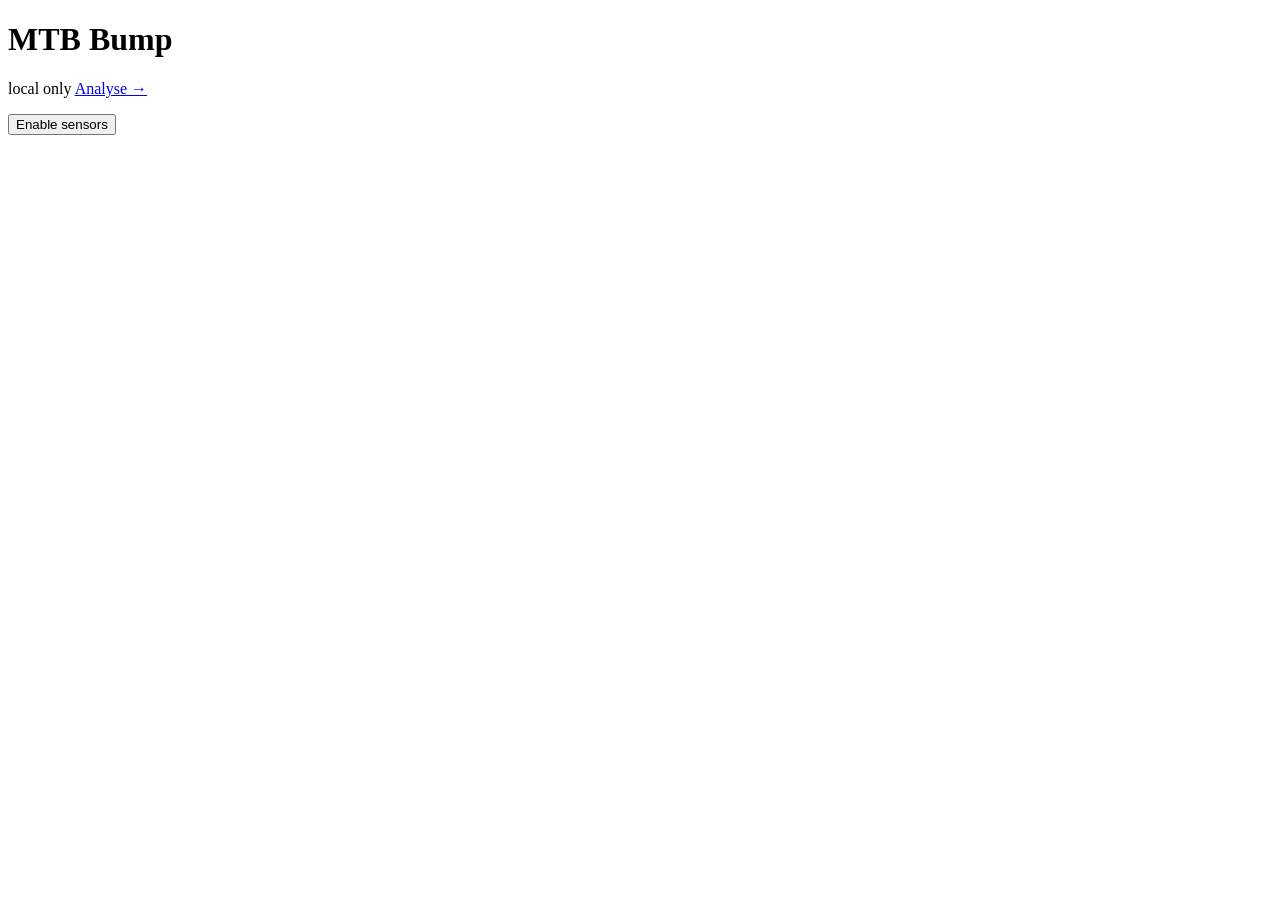
==== index.html @ 46ea3e75 "Add files via upload" ====
<!DOCTYPE html>
<html lang="en">
<head>
<meta charset="utf-8">
<meta name="viewport" content="width=device-width, initial-scale=1, viewport-fit=cover">
<meta name="apple-mobile-web-app-capable" content="yes">
<meta name="apple-mobile-web-app-status-bar-style" content="black-translucent">
<meta name="theme-color" content="#12151a">
<!-- No external scripts, styles, images or connections. 'self' only, and
     connect-src 'none' means this page cannot make a network request even if
     something managed to inject code that tried to. -->
<meta http-equiv="Content-Security-Policy"
      content="default-src 'self'; script-src 'self' 'unsafe-inline';
               style-src 'self' 'unsafe-inline'; img-src 'self' data:;
               connect-src 'none'; form-action 'none'; base-uri 'none';
               object-src 'none'; frame-ancestors 'none'">
<link rel="manifest" href="manifest.json">
<link rel="apple-touch-icon" href="icon.svg">
<title>MTB Bump — Record</title>
<link rel="stylesheet" href="css/app.css">
</head>
<body>

<header>
  <h1>MTB Bump</h1>
  <nav>
    <span id="store" class="tag">local only</span>
    <a href="analyse.html">Analyse →</a>
  </nav>
</header>

<main>

  <div id="updatebar" class="updatebar" hidden>
    <span data-i18n="update.available"></span>
    <button id="update-apply" data-i18n="update.apply"></button>
  </div>

  <section id="gate" class="card">
    <p data-i18n="gate.intro"></p>
    <button id="grant" class="primary" data-i18n="gate.button">Enable sensors</button>
    <p id="gate-msg" class="muted"></p>
  </section>

  <section id="app" hidden>

    <div id="state" class="state idle">
      <b id="state-label">Idle</b>
      <span id="state-sub">Start a session at the top</span>
    </div>

    <div class="meter" id="meter">
      <div class="meter-bar" id="bar"></div>
      <div class="meter-mid"></div>
      <div class="meter-value" id="vert">+0.00 g</div>
    </div>

    <div class="stats">
      <div><b id="grade">—</b><span data-i18n="stat.grade">grade %</span></div>
      <div><b id="peak">0.00</b><span data-i18n="stat.peak">peak g</span></div>
      <div><b id="rate">0</b><span data-i18n="stat.rate">Hz actual</span></div>
    </div>
    <div class="stats">
      <div><b id="runs-count">0</b><span data-i18n="stat.runs">runs kept</span></div>
      <div><b id="elapsed">0:00</b><span data-i18n="stat.session">session</span></div>
      <div><b id="gps">no fix</b><span data-i18n="stat.gps">gps</span></div>
    </div>

    <p id="warn" class="warn" hidden></p>

    <div id="fields">
      <input id="name" type="text" data-i18n-ph="field.name">

      <details class="card" id="setupbox" open>
        <summary data-i18n="setup.title">Bike setup</summary>
        <p class="muted small" data-i18n="setup.intro"></p>

        <div class="row">
          <select id="setup-preset"></select>
          <button id="setup-last" data-i18n="setup.sameAsLast">Same as last session</button>
        </div>

        <div id="setup-core"></div>

        <details>
          <summary class="small" data-i18n="setup.fork">Fork</summary>
          <p class="muted small" data-i18n="setup.clicksHint"></p>
          <div id="setup-fork"></div>
        </details>
        <details>
          <summary class="small" data-i18n="setup.shock">Shock</summary>
          <p class="muted small" data-i18n="setup.clicksHint"></p>
          <div id="setup-shock"></div>
        </details>
        <details>
          <summary class="small" data-i18n="setup.advanced">Extras</summary>
          <div id="setup-extra"></div>
        </details>

        <label><span data-i18n="setup.units">Pressure units</span>
          <select id="setup-units">
            <option value="psi">psi</option>
            <option value="bar">bar</option>
          </select></label>

        <div class="row">
          <input id="setup-presetname" type="text" data-i18n-ph="setup.presetName">
          <button id="setup-presetsave" data-i18n="setup.presetSave">Save as preset</button>
        </div>
        <p id="setup-msg" class="muted small"></p>
      </details>

      <details class="card" id="mountbox">
        <summary data-i18n="mount.title">Mount check</summary>
        <p class="muted small" data-i18n="mount.intro"></p>
        <div class="row">
          <button id="mount-run" data-i18n="mount.run">Run mount check</button>
        </div>
        <p id="mount-msg" class="muted small"></p>
        <p id="mount-hist" class="muted small"></p>
      </details>
    </div>

    <button id="toggle" class="primary" data-i18n="btn.start">Start session</button>
    <button id="manual" hidden data-i18n="btn.force">Force record this run</button>

    <p id="log" class="muted small"></p>

    <details class="card">
      <summary>First run checklist</summary>
      <ol class="muted">
        <li><b>Wait for GPS before you drop in.</b> With no SIM there's no
            assistance data, so a cold fix takes one to three minutes instead of
            seconds. Stand still with a clear view of the sky until the GPS
            readout goes green.</li>
        <li>Phone flat on a table, screen up, then
            <button id="calibrate" class="link">calibrate sign</button>
            <span id="cal-msg"></span></li>
        <li>Settings → Display &amp; Brightness → Auto-Lock → <b>Never</b>.</li>
        <li>Low Power Mode off — it throttles the sensor callbacks.</li>
        <li>Keep Safari in front. Switching apps suspends the page.</li>
        <li>Runs need <b>30 m of vertical drop</b> to be kept. Anything less is
            discarded as a dip rather than a trail — the log line below tells you
            what was thrown away and why.</li>
      </ol>
    </details>

    <h2 data-i18n="runs.title">Runs on this phone</h2>
    <ul id="runs" class="runs"></ul>

    <details class="card" id="backupbox">
      <summary data-i18n="backup.title">Backup and export</summary>
      <p class="muted small">
        Runs are stored only on this phone. Nothing is uploaded anywhere. Export
        writes a file you choose the destination for.
      </p>
      <label>Passphrase (encrypts the file)
        <input id="bk-pass" type="password" placeholder="at least 8 characters"
               autocapitalize="off" autocorrect="off"></label>
      <label>Trim from each end of every track
        <select id="bk-trim">
          <option value="0">nothing</option>
          <option value="100" selected>100 m</option>
          <option value="250">250 m</option>
        </select></label>
      <div class="row">
        <button id="bk-export" class="primary-sm">Export encrypted</button>
        <button id="bk-plain">Export unencrypted</button>
      </div>
      <label>Restore from a backup file
        <input id="bk-file" type="file" accept=".json,application/json"></label>
      <p id="bk-msg" class="muted small"></p>
      <p class="muted small">
        Trimming removes the start and end of each track, which is usually your
        home or a regular parking spot. It reduces obvious exposure; it is not
        anonymisation, since a trail you ride weekly identifies you on its own.
      </p>
      <div class="row"><button id="bk-wipe" class="danger">Erase all runs</button></div>
    </details>

    <details class="card">
      <summary data-i18n="settings.title">Settings</summary>
      <label><span data-i18n="settings.language">Language</span>
        <select id="lang">
          <option value="en">English</option>
          <option value="de">Deutsch</option>
        </select></label>
      <p id="datepreview" class="muted small"></p>
    </details>

    <details class="card">
      <summary data-i18n="update.title">App version</summary>
      <p id="ver" class="muted small"></p>
      <p class="muted small" data-i18n="update.policy"></p>
      <p id="lastcheck" class="muted small"></p>
      <div class="row">
        <button id="update-check" data-i18n="update.check">Check for updates</button>
      </div>
      <p id="update-msg" class="muted small"></p>
    </details>

    <details class="card">
      <summary data-i18n="uninstall.title">Remove this app</summary>
      <p class="muted small" data-i18n="uninstall.warn"></p>
      <p id="storage-msg" class="muted small"></p>
      <div class="row">
        <button id="erase-all" class="danger" data-i18n="uninstall.button">Erase everything</button>
      </div>
      <p id="erase-msg" class="muted small"></p>
    </details>

    <details class="card">
      <summary data-i18n="detect.title">Descent detection</summary>
      <p class="muted small">
        GPS altitude is noisy, so these are worth adjusting once you've seen how
        it behaves on your trails. Grade is metres down per metre along.
      </p>
      <label>Start below grade <input id="opt-enter" type="number" step="0.5" value="-3"> %</label>
      <label>Stop above grade <input id="opt-exit" type="number" step="0.5" value="-0.8"> %</label>
      <label>Discard runs under <input id="opt-drop" type="number" step="5" min="15" value="30"> m drop</label>
      <label>Discard runs under <input id="opt-len" type="number" step="10" value="100"> m long</label>
      <label>Rejoin if descending again within <input id="opt-rejoin" type="number" step="5" value="45"> s</label>
      <button id="opt-save">Apply</button>
    </details>

  </section>
</main>

<script src="js/i18n.js"></script>
<script src="js/setup.js"></script>
<script src="js/store.js"></script>
<script src="js/appmanage.js"></script>
<script src="js/crypto.js"></script>
<script src="js/analysis.js"></script>
<script src="js/backup.js"></script>
<script src="js/descent.js"></script>
<script src="js/recorder.js"></script>
<script>
const { SessionRecorder, WakeLock } = window.Recorder;
const Store = window.Store;
const rec = new SessionRecorder();
const $ = (id) => document.getElementById(id);
const fmtTime = (s) => Math.floor(s / 60) + ':' + String(Math.floor(s % 60)).padStart(2, '0');

if ('serviceWorker' in navigator) {
  navigator.serviceWorker.register('sw.js').catch(() => {});
}

// Ask the browser to protect this data from eviction, and show how much
// there is. Home Screen installation is what actually matters; this is extra.
Store.requestPersistence().then(function (ok) {
  $('store').textContent = ok ? 'stored on device' : 'local only';
  $('store').className = 'tag ' + (ok ? 'ok' : '');
});

/* ---- permission gate ---- */

$('grant').addEventListener('click', function () {
  if (!isSecureContext) {
    $('gate-msg').textContent = 'This page must be served over HTTPS.';
    return;
  }
  if (!SessionRecorder.supported()) {
    $('gate-msg').textContent = 'No DeviceMotion or geolocation in this browser.';
    return;
  }
  SessionRecorder.requestPermission().then(function (state) {
    if (state !== 'granted') {
      $('gate-msg').textContent =
        'Denied. Settings → Safari → Motion & Orientation Access, then reload.';
      return;
    }
    // Warm the GPS up now so the cold fix is out of the way before you ride.
    navigator.geolocation.getCurrentPosition(function () {}, function () {}, 
      { enableHighAccuracy: true });
    $('gate').hidden = true;
    $('app').hidden = false;
    refreshRuns();

  }).catch(function (e) { $('gate-msg').textContent = String(e); });
});

/* ---- live readout ---- */

rec.addEventListener('tick', function (e) {
  const d = e.detail;
  $('vert').textContent = (d.vert >= 0 ? '+' : '') + d.vert.toFixed(2) + ' g';
  $('peak').textContent = d.peak.toFixed(2);
  $('rate').textContent = d.rate.toFixed(0);
  $('elapsed').textContent = fmtTime(d.elapsed);
  $('runs-count').textContent = d.segments;
  $('grade').textContent = d.grade === null ? '—' : I18n.num(d.grade * 100, 1);

  if (d.gpsAge === null) {
    $('gps').textContent = I18n.t('stat.nofix');
    $('gps').className = 'bad';
  } else if (d.gpsAge > 10) {
    $('gps').textContent = I18n.t('stat.stale');
    $('gps').className = 'warnc';
  } else {
    $('gps').textContent = d.fixes + ' ' + I18n.t('stat.fix');
    $('gps').className = 'goodc';
  }

  const frac = Math.max(-1, Math.min(1, d.vert / 4));
  const bar = $('bar');
  bar.style.height = Math.abs(frac) * 50 + '%';
  bar.style.top = frac >= 0 ? (50 - Math.abs(frac) * 50) + '%' : '50%';
  bar.className = 'meter-bar ' +
    (Math.abs(d.vert) > 3 ? 'hot' : Math.abs(d.vert) > 1.5 ? 'warm' : '');

  setState(d);

  if (d.clipped > 0) {
    warn('Sensor saturated on ' + d.clipped + ' samples. Peaks there are lower bounds.');
  } else if (d.rate > 0 && d.rate < 40 && d.samples > 400) {
    warn('Only ' + d.rate.toFixed(0) + ' Hz — the browser is throttling. Check Low Power Mode.');
  }
});

function setState(d) {
  const el = $('state');
  if (!rec.active) {
    el.className = 'state idle';
    $('state-label').textContent = I18n.t('state.idle');
    $('state-sub').textContent = I18n.t('state.idle.sub');
  } else if (d.recording) {
    el.className = 'state rec';
    $('state-label').textContent = I18n.t('state.rec');
    $('state-sub').textContent = I18n.int(d.segmentSamples);
  } else if (d.paused) {
    el.className = 'state paused';
    $('state-label').textContent = I18n.t('state.holding');
    $('state-sub').textContent = I18n.t('state.holding.sub');
  } else {
    el.className = 'state armed';
    $('state-label').textContent = I18n.t('state.armed');
    $('state-sub').textContent = I18n.t('state.armed.sub');
  }
}

function warn(msg) { $('warn').hidden = false; $('warn').textContent = msg; }
function log(msg) {
  $('log').textContent = new Date().toLocaleTimeString().slice(0, 5) + ' · ' + msg;
}

rec.addEventListener('gpserror', function (e) { warn('GPS: ' + e.detail); });
rec.addEventListener('segmentstart', function (e) {
  log('descent detected, ' + (e.detail.grade * 100).toFixed(1) + '% grade');
});
rec.addEventListener('segmentpaused', function () {
  log('flattened out — holding in case the trail continues');
});
rec.addEventListener('segmentresumed', function () {
  log('descending again — same run');
});
rec.addEventListener('segmentsaved', function (e) {
  log('saved ' + e.detail.descent.length + ' m, ' + e.detail.descent.drop + ' m drop');
  refreshRuns();
});
rec.addEventListener('discarded', function (e) {
  log('discarded: ' + e.detail.drop.toFixed(0) + ' m drop over ' +
      Math.round(e.detail.dist) + ' m — under the 30 m minimum');
});

/* ---- session control ---- */

$('toggle').addEventListener('click', function () {
  if (rec.active) {
    rec.endSession().then(function (saved) {
      WakeLock.release();
      window.AppManage.busy = false;
      $('toggle').textContent = I18n.t('btn.start');
      $('toggle').classList.remove('recording');
      $('manual').hidden = true;
      $('fields').hidden = false;
      log('session ended, ' + saved.length + ' run(s) kept on this phone');
      refreshRuns();
      setState({ recording: false });
    });
  } else {
    readSetupForm();
    var missing = B.validate(currentSetup);
    if (missing.length) {
      $('setupbox').open = true;
      $('setup-msg').textContent = I18n.t('setup.required');
      return;
    }
    B.saveLast(currentSetup);
    WakeLock.acquire();
    rec.startSession({
      name: $('name').value,
      notes: currentSetup.note || '',
      setup: currentSetup,
    });
    window.AppManage.busy = true;
    $('toggle').textContent = I18n.t('btn.end');
    $('toggle').classList.add('recording');
    $('manual').hidden = false;
    $('fields').hidden = true;
    $('warn').hidden = true;
    log('session started — climbing will not be logged');
  }
});

$('manual').addEventListener('click', function () {
  const on = rec.toggleManual();
  $('manual').textContent = I18n.t(on ? 'btn.forceStop' : 'btn.force');
  $('manual').classList.toggle('recording', on);
});

$('calibrate').addEventListener('click', function (e) {
  e.preventDefault();
  $('cal-msg').textContent = ' hold still…';
  rec.calibrateSign().then(function (flipped) {
    $('cal-msg').textContent = flipped === null
      ? ' no data — enable sensors first'
      : ' done (sign ' + (flipped ? 'inverted' : 'normal') + ')';
  });
});

$('opt-save').addEventListener('click', function () {
  Object.assign(rec.detector.opts, {
    enterGrade: parseFloat($('opt-enter').value) / 100,
    exitGrade: parseFloat($('opt-exit').value) / 100,
    minDrop: window.Descent.DescentDetector.clampMinDrop($('opt-drop').value),
    minLength: parseFloat($('opt-len').value),
    rejoinGap: parseFloat($('opt-rejoin').value),
  });
  $('opt-drop').value = rec.detector.opts.minDrop;
  log('detection thresholds applied');
});

/* ---- saved runs ---- */

function refreshRuns() {
  Store.all().then(function (runs) {
    runs.sort(function (a, b) { return a.startedAt < b.startedAt ? 1 : -1; });
    const ul = $('runs');
    ul.innerHTML = '';

    if (!runs.length) {
      ul.innerHTML = '<li class="muted">' + I18n.t('runs.empty') + '</li>'; return;
    }

    runs.forEach(function (run) {
      const s = window.Analysis.summarise(run);
      const li = document.createElement('li');
      li.innerHTML =
        '<div class="run-head"><b>' + escapeHtml(run.name) + '</b></div>' +
        (run.setup ? '<div class="muted small">' +
          escapeHtml(window.BikeSetup.summary(run.setup)) + '</div>' : '') +
        '<div class="muted small">' + I18n.dateTime(run.startedAt) +
        ' · ' + (run.descent ? run.descent.length + ' m, ' + run.descent.drop + ' m drop' : '') +
        ' · ' + run.sampleRateHz.toFixed(0) + ' Hz</div>' +
        '<div class="muted small">RMS ' + s.rms.toFixed(2) + ' m/s² · energy/m ' +
        s.energyPerMetre.toFixed(2) + ' · peak ' +
        (s.peak / window.Analysis.G).toFixed(1) + ' g</div>';

      const row = document.createElement('div');
      row.className = 'row';
      row.append(
        mkButton(I18n.t('btn.export'), function () { download(run); }),
        mkButton(I18n.t('btn.delete'), function () {
          if (confirm('Delete ' + run.name + '?')) Store.remove(run.id).then(refreshRuns);
        }, 'danger')
      );
      li.append(row);
      ul.append(li);
    });
  });
}

function mkButton(label, fn, cls) {
  const b = document.createElement('button');
  b.textContent = label;
  if (cls) b.className = cls;
  b.addEventListener('click', fn);
  return b;
}

// One run, unencrypted, straight to Files. For a full encrypted backup use
// the Backup panel.
function download(run) {
  const blob = new Blob([JSON.stringify(run)], { type: 'application/json' });
  const a = document.createElement('a');
  a.href = URL.createObjectURL(blob);
  a.download = 'mtbbump-' + I18n.fileStamp(new Date(run.startedAt)) + '-' +
               run.id.slice(0, 8) + '.json';
  a.click();
  setTimeout(function () { URL.revokeObjectURL(a.href); }, 1000);
}




/* ---- bike setup ---- */

var B = window.BikeSetup;
var currentSetup = B.last();

function fieldRow(f) {
  var label = '<span>' + I18n.t('setup.' + f.key) + '</span>';
  var id = 'sf-' + f.key;
  if (f.type === 'select') {
    var opts = f.options.map(function (o) {
      return '<option value="' + o + '">' + I18n.t('setup.mount.' + o) + '</option>';
    }).join('');
    return '<label>' + label + '<select id="' + id + '">' + opts + '</select></label>';
  }
  if (f.type === 'text') {
    return '<label>' + label + '<input id="' + id + '" type="text"></label>';
  }
  var step = f.type === 'pressure' ? (B.units === 'bar' ? '0.05' : '0.5') : '1';
  var unit = f.type === 'pressure' ? ' (' + B.units + ')' : '';
  return '<label><span>' + I18n.t('setup.' + f.key) + unit + '</span>' +
         '<input id="' + id + '" type="number" step="' + step +
         '" inputmode="decimal"></label>';
}

function renderSetup() {
  ['core', 'fork', 'shock', 'extra'].forEach(function (g) {
    var el = $('setup-' + g);
    if (!el) return;
    el.innerHTML = B.FIELDS.filter(function (f) { return f.group === g; })
      .map(fieldRow).join('');
  });
  $('setup-units').value = B.units;
  fillSetupForm(currentSetup);
  renderPresets();

  B.FIELDS.forEach(function (f) {
    var el = $('sf-' + f.key);
    if (el) el.addEventListener('change', readSetupForm);
  });
}

function fillSetupForm(setup) {
  B.FIELDS.forEach(function (f) {
    var el = $('sf-' + f.key);
    if (!el) return;
    var v = setup[f.key];
    if (f.type === 'pressure') {
      el.value = (v === null || v === undefined) ? ''
        : Math.round(B.toDisplay(v) * 100) / 100;
    } else {
      el.value = (v === null || v === undefined) ? '' : v;
    }
  });
}

function readSetupForm() {
  var out = {};
  B.FIELDS.forEach(function (f) {
    var el = $('sf-' + f.key);
    if (!el) { out[f.key] = currentSetup[f.key]; return; }
    if (f.type === 'pressure') out[f.key] = B.fromDisplay(el.value);
    else if (f.type === 'clicks') out[f.key] = el.value === '' ? null : parseFloat(el.value);
    else out[f.key] = el.value;
  });
  currentSetup = out;
  return out;
}

function renderPresets() {
  var sel = $('setup-preset');
  var list = B.presets();
  sel.innerHTML = '<option value="">' + I18n.t('setup.preset') + '…</option>' +
    list.map(function (p) {
      return '<option value="' + escapeHtml(p.name) + '">' + escapeHtml(p.name) + '</option>';
    }).join('');
}

$('setup-preset').addEventListener('change', function () {
  var p = B.presets().find(function (x) { return x.name === $('setup-preset').value; });
  if (!p) return;
  currentSetup = Object.assign(B.blank(), p.setup);
  fillSetupForm(currentSetup);
  $('setup-msg').textContent = p.name;
});

$('setup-last').addEventListener('click', function () {
  currentSetup = B.last();
  fillSetupForm(currentSetup);
  $('setup-msg').textContent = '';
});

$('setup-units').addEventListener('change', function () {
  readSetupForm();
  B.setUnits($('setup-units').value);
  renderSetup();

/* ---- mount check ---- */

function showMountHistory() {
  var h = B.mountHistory(currentSetup);
  if (!h.length) { $('mount-hist').textContent = ''; return; }
  var best = Math.min.apply(null, h.map(function (x) { return x.rms; }));
  $('mount-hist').textContent = I18n.t('mount.baseline') + ': ' +
    I18n.num(best, 1) + ' mg · ' + h.length + '×';
}
showMountHistory();

$('mount-run').addEventListener('click', function () {
  readSetupForm();
  $('mount-msg').textContent = I18n.t('mount.running');
  $('mount-run').disabled = true;
  rec.mountCheck(10).then(function (r) {
    $('mount-run').disabled = false;
    if (!r) { $('mount-msg').textContent = I18n.t('gate.denied'); return; }
    if (r.moved) { $('mount-msg').textContent = I18n.t('mount.moved'); return; }

    var verdict = B.mountVerdict(currentSetup, r.rms);
    B.recordMountCheck(currentSetup, r.rms);

    var line = I18n.t('mount.result') + ': ' + I18n.num(r.rms, 1) + ' mg. ';
    if (verdict.state === 'first') line += I18n.t('mount.first');
    else if (verdict.state === 'drift') line += I18n.t('mount.drift');
    else line += I18n.t('mount.good');

    $('mount-msg').textContent = line;
    $('mount-msg').className = 'small ' +
      (verdict.state === 'drift' ? 'warn-inline' : 'muted');
    showMountHistory();
  });
});
});

$('setup-presetsave').addEventListener('click', function () {
  readSetupForm();
  try {
    B.savePreset($('setup-presetname').value, currentSetup);
    $('setup-presetname').value = '';
    renderPresets();
    $('setup-msg').textContent = I18n.t('setup.presetSave');
  } catch (e) {
    $('setup-msg').textContent = e.message;
  }
});

renderSetup();

/* ---- mount check ---- */

function showMountHistory() {
  var h = B.mountHistory(currentSetup);
  if (!h.length) { $('mount-hist').textContent = ''; return; }
  var best = Math.min.apply(null, h.map(function (x) { return x.rms; }));
  $('mount-hist').textContent = I18n.t('mount.baseline') + ': ' +
    I18n.num(best, 1) + ' mg · ' + h.length + '×';
}
showMountHistory();

$('mount-run').addEventListener('click', function () {
  readSetupForm();
  $('mount-msg').textContent = I18n.t('mount.running');
  $('mount-run').disabled = true;
  rec.mountCheck(10).then(function (r) {
    $('mount-run').disabled = false;
    if (!r) { $('mount-msg').textContent = I18n.t('gate.denied'); return; }
    if (r.moved) { $('mount-msg').textContent = I18n.t('mount.moved'); return; }

    var verdict = B.mountVerdict(currentSetup, r.rms);
    B.recordMountCheck(currentSetup, r.rms);

    var line = I18n.t('mount.result') + ': ' + I18n.num(r.rms, 1) + ' mg. ';
    if (verdict.state === 'first') line += I18n.t('mount.first');
    else if (verdict.state === 'drift') line += I18n.t('mount.drift');
    else line += I18n.t('mount.good');

    $('mount-msg').textContent = line;
    $('mount-msg').className = 'small ' +
      (verdict.state === 'drift' ? 'warn-inline' : 'muted');
    showMountHistory();
  });
});

/* ---- backup ---- */

function bkOpts() {
  return {
    passphrase: $('bk-pass').value,
    trimMetres: parseInt($('bk-trim').value, 10) || 0,
  };
}

$('bk-export').addEventListener('click', function () {
  const o = bkOpts();
  if (!o.passphrase || o.passphrase.length < 8) {
    $('bk-msg').textContent = 'Enter a passphrase of at least 8 characters.';
    return;
  }
  $('bk-msg').textContent = 'encrypting… (a few seconds on this phone)';
  window.Backup.exportAll(o).then(function (r) {
    $('bk-msg').textContent = r.count + ' run(s) exported, encrypted. ' +
      'Without the passphrase the file is unreadable — including by you.';
  }).catch(function (e) { $('bk-msg').textContent = e.message; });
});

$('bk-plain').addEventListener('click', function () {
  if (!confirm('Export without encryption?\n\nThe file will contain your GPS ' +
               'tracks in the clear. Anyone who opens it can see where you rode.')) return;
  window.Backup.exportAll({ trimMetres: bkOpts().trimMetres }).then(function (r) {
    $('bk-msg').textContent = r.count + ' run(s) exported unencrypted. ' +
      'Keep the file somewhere you control.';
  }).catch(function (e) { $('bk-msg').textContent = e.message; });
});

$('bk-file').addEventListener('change', function (ev) {
  const file = ev.target.files && ev.target.files[0];
  if (!file) return;
  $('bk-msg').textContent = 'restoring…';
  window.Backup.importFile(file, $('bk-pass').value).then(function (r) {
    $('bk-msg').textContent = 'Added ' + r.added + ', skipped ' + r.skipped +
      ' already present.';
    refreshRuns();
  }).catch(function (e) { $('bk-msg').textContent = e.message; });
  ev.target.value = '';
});

$('bk-wipe').addEventListener('click', function () {
  if (!confirm('Erase every run on this phone?\n\nThis cannot be undone. ' +
               'Export a backup first if you want to keep them.')) return;
  window.Backup.wipeAll().then(function (n) {
    $('bk-msg').textContent = n + ' run(s) erased.';
    refreshRuns();
  });
});

function escapeHtml(s) {
  return String(s).replace(/[&<>"']/g, function (c) {
    return { '&': '&amp;', '<': '&lt;', '>': '&gt;', '"': '&quot;', "'": '&#39;' }[c];
  });
}
</script>
</body>
</html>
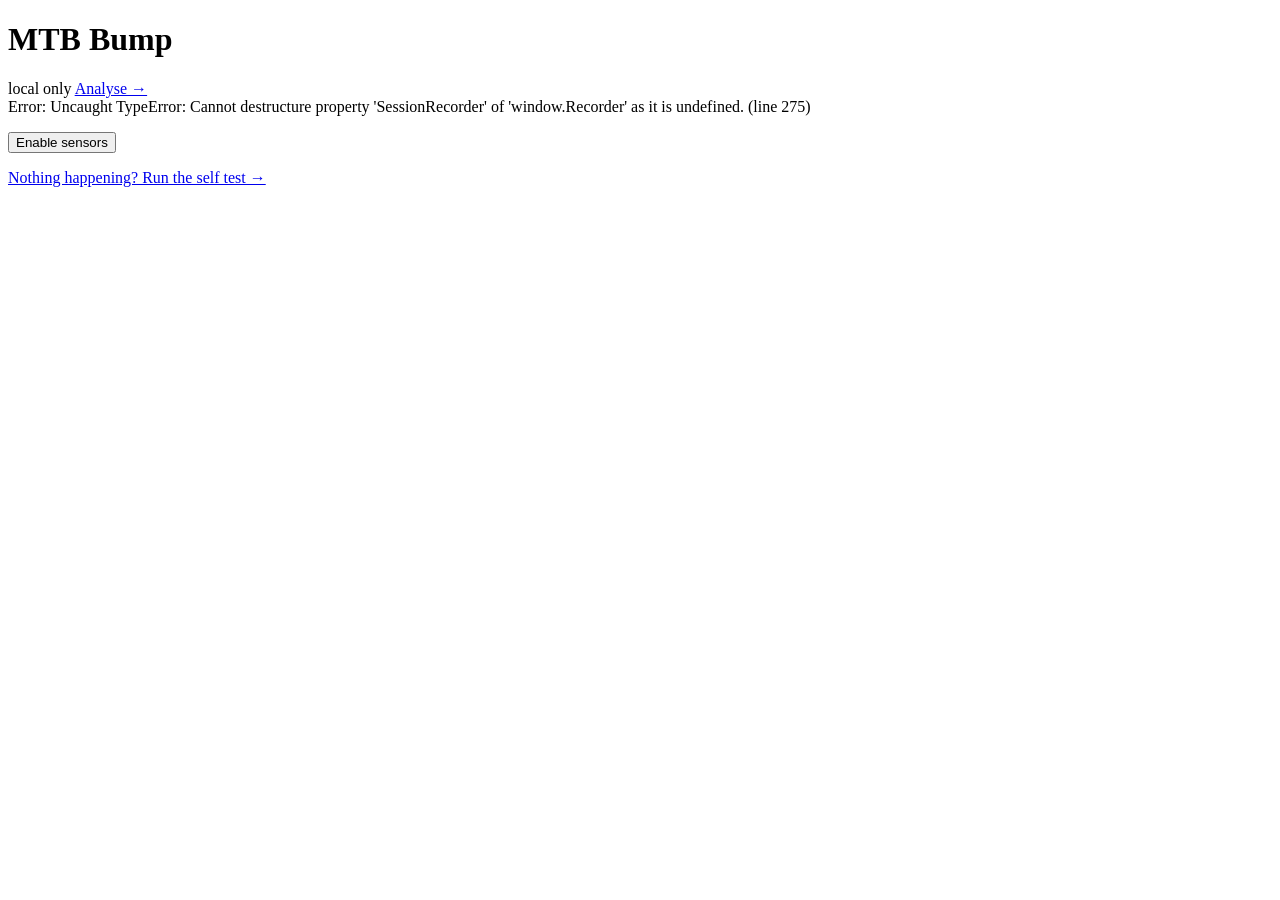
==== commit df0653f9: "V1.0.1" ====
--- a/index.html
+++ b/index.html
@@ -30,6 +30,7 @@
 </header>
 
 <main>
+  <div id="errbar" class="errbar" hidden></div>
 
   <div id="updatebar" class="updatebar" hidden>
     <span data-i18n="update.available"></span>
@@ -40,6 +41,7 @@
     <p data-i18n="gate.intro"></p>
     <button id="grant" class="primary" data-i18n="gate.button">Enable sensors</button>
     <p id="gate-msg" class="muted"></p>
+    <p class="muted small"><a href="check.html">Nothing happening? Run the self test →</a></p>
   </section>
 
   <section id="app" hidden>
@@ -226,6 +228,40 @@
   </section>
 </main>
 
+<script>
+/*
+ * On-screen error reporting.
+ *
+ * There is no console on an iPhone. Without this, any script that fails to
+ * load or throws on startup turns into "I tap the button and nothing happens",
+ * which is the least useful bug report there is. This makes the failure
+ * visible on the device.
+ *
+ * Registered before anything else so it can catch failures in the setup code
+ * itself.
+ */
+(function () {
+  function show(msg) {
+    var bar = document.getElementById('errbar');
+    if (!bar) return;
+    bar.hidden = false;
+    bar.textContent = msg;
+  }
+  window.addEventListener('error', function (e) {
+    if (e.target && e.target.tagName === 'SCRIPT') {
+      show('Could not load ' + (e.target.src || '').split('/').slice(-1)[0] +
+           '. The app cannot run. Open check.html to see which files are missing.');
+    } else if (e.target && e.target.tagName === 'LINK') {
+      show('Stylesheet did not load. Open check.html.');
+    } else {
+      show('Error: ' + e.message + (e.lineno ? ' (line ' + e.lineno + ')' : ''));
+    }
+  }, true);
+  window.addEventListener('unhandledrejection', function (e) {
+    show('Error: ' + (e.reason && e.reason.message ? e.reason.message : e.reason));
+  });
+})();
+</script>
 <script src="js/i18n.js"></script>
 <script src="js/setup.js"></script>
 <script src="js/store.js"></script>
@@ -256,6 +292,9 @@
 /* ---- permission gate ---- */
 
 $('grant').addEventListener('click', function () {
+  // Immediate feedback. If the tap registers but the request fails silently,
+  // this at least proves the handler is alive.
+  $('gate-msg').textContent = '…';
   if (!isSecureContext) {
     $('gate-msg').textContent = 'This page must be served over HTTPS.';
     return;
@@ -265,6 +304,7 @@
     return;
   }
   SessionRecorder.requestPermission().then(function (state) {
+    $('gate-msg').textContent = 'Motion: ' + state;
     if (state !== 'granted') {
       $('gate-msg').textContent =
         'Denied. Settings → Safari → Motion & Orientation Access, then reload.';
@@ -277,7 +317,10 @@
     $('app').hidden = false;
     refreshRuns();
 
-  }).catch(function (e) { $('gate-msg').textContent = String(e); });
+  }).catch(function (e) {
+    $('gate-msg').textContent = 'Request rejected: ' + (e.message || e) +
+      ' — this happens if the page is not https, or the tap was not registered.';
+  });
 });
 
 /* ---- live readout ---- */
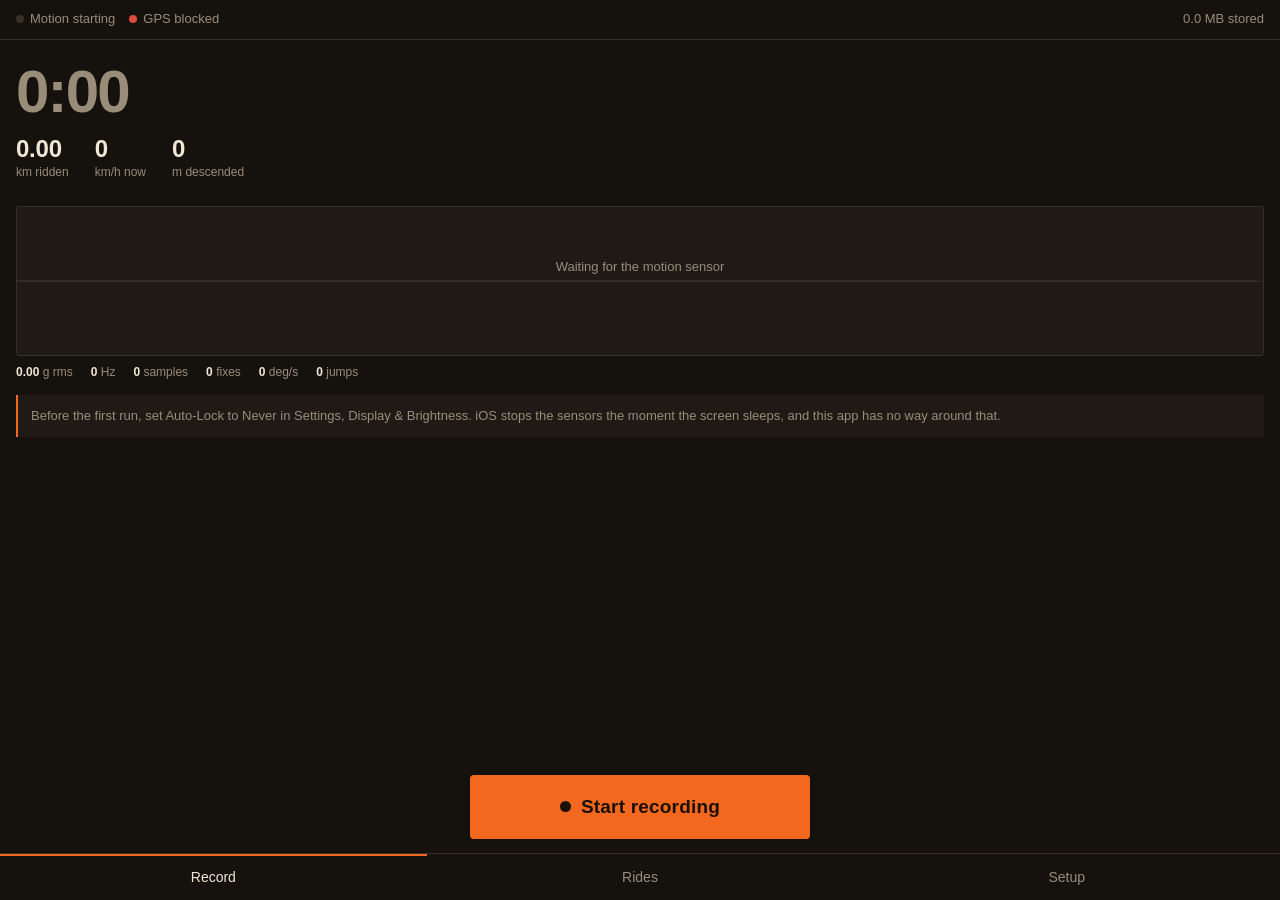
==== commit c3329892: "Add files via upload" ====
--- a/index.html
+++ b/index.html
@@ -2,777 +2,3067 @@
 <html lang="en">
 <head>
 <meta charset="utf-8">
-<meta name="viewport" content="width=device-width, initial-scale=1, viewport-fit=cover">
+<meta name="viewport" content="width=device-width, initial-scale=1, viewport-fit=cover, user-scalable=no">
+<title>Bumplog</title>
+<link rel="manifest" href="./manifest.webmanifest">
+<meta name="theme-color" content="#15120E">
 <meta name="apple-mobile-web-app-capable" content="yes">
 <meta name="apple-mobile-web-app-status-bar-style" content="black-translucent">
-<meta name="theme-color" content="#12151a">
-<!-- No external scripts, styles, images or connections. 'self' only, and
-     connect-src 'none' means this page cannot make a network request even if
-     something managed to inject code that tried to. -->
-<meta http-equiv="Content-Security-Policy"
-      content="default-src 'self'; script-src 'self' 'unsafe-inline';
-               style-src 'self' 'unsafe-inline'; img-src 'self' data:;
-               connect-src 'none'; form-action 'none'; base-uri 'none';
-               object-src 'none'; frame-ancestors 'none'">
-<link rel="manifest" href="manifest.json">
-<link rel="apple-touch-icon" href="icon.svg">
-<title>MTB Bump — Record</title>
-<link rel="stylesheet" href="css/app.css">
+<meta name="apple-mobile-web-app-title" content="Bumplog">
+<link rel="apple-touch-icon" href="./apple-touch-icon.png">
+<style>
+:root{
+  --ink:#15120E;
+  --panel:#1F1A15;
+  --panel2:#2A241D;
+  --rule:#382F27;
+  --cream:#F0E7D7;
+  --dust:#998C79;
+  --orange:#F4671F;
+  --green:#7BC28C;
+  --red:#DC4A3D;
+  --air:#E8C25A;
+  --pad:16px;
+}
+*{box-sizing:border-box;-webkit-tap-highlight-color:transparent}
+html,body{height:100%}
+body{
+  margin:0;
+  background:var(--ink);
+  color:var(--cream);
+  font-family:-apple-system,BlinkMacSystemFont,"Segoe UI",Roboto,sans-serif;
+  font-size:16px;
+  line-height:1.45;
+  overscroll-behavior:none;
+  -webkit-user-select:none;user-select:none;
+}
+button{font:inherit;color:inherit;background:none;border:0;padding:0;cursor:pointer}
+.num{font-variant-numeric:tabular-nums;font-feature-settings:"tnum" 1;letter-spacing:-0.01em}
+
+/* ---------- shell ---------- */
+#app{
+  display:flex;flex-direction:column;
+  height:100vh;height:-webkit-fill-available;
+  padding-top:env(safe-area-inset-top);
+}
+.screen{flex:1;overflow-y:auto;-webkit-overflow-scrolling:touch;display:none;flex-direction:column}
+.screen.on{display:flex}
+/* a flex column shrinks its children to fit; without this the long screens get
+   squashed into the viewport instead of scrolling */
+.screen > *{flex-shrink:0}
+
+/* ---------- status strip ---------- */
+.strip{
+  display:flex;align-items:center;gap:14px;
+  padding:10px var(--pad);
+  border-bottom:1px solid var(--rule);
+  font-size:13px;color:var(--dust);
+  flex:0 0 auto;overflow:hidden;
+}
+.sensor{display:flex;align-items:center;gap:6px;min-width:0}
+.sensor span{overflow:hidden;text-overflow:ellipsis;white-space:nowrap}
+.dot{width:8px;height:8px;border-radius:50%;background:var(--rule);flex:0 0 auto}
+.dot.live{background:var(--green)}
+.dot.warn{background:var(--orange)}
+.dot.bad{background:var(--red)}
+.strip .right{margin-left:auto;flex:0 0 auto;white-space:nowrap;font-variant-numeric:tabular-nums}
+
+/* ---------- record screen ---------- */
+.readout{padding:22px var(--pad) 6px}
+.clock{
+  font-size:60px;line-height:1;font-weight:700;
+  font-variant-numeric:tabular-nums;letter-spacing:-0.03em;
+  margin:0;
+}
+.clock.idle{color:var(--dust)}
+.metrics{display:flex;gap:26px;margin-top:14px}
+.metric .v{font-size:24px;font-weight:600;font-variant-numeric:tabular-nums;line-height:1.1}
+.metric .k{font-size:12px;color:var(--dust);margin-top:2px}
+
+/* ---------- trace ---------- */
+.trace{
+  position:relative;margin:18px var(--pad) 0;
+  border:1px solid var(--rule);border-radius:3px;
+  background:var(--panel);
+  height:150px;overflow:hidden;
+}
+.trace canvas{display:block;width:100%;height:100%}
+.trace .peak{
+  position:absolute;right:8px;top:6px;
+  font-size:12px;color:var(--dust);font-variant-numeric:tabular-nums;
+}
+.tracefoot{
+  display:flex;flex-wrap:wrap;gap:8px 18px;padding:8px var(--pad) 0;
+  font-size:12px;color:var(--dust);font-variant-numeric:tabular-nums;
+}
+.tracefoot b{color:var(--cream);font-weight:600}
+
+.note{
+  margin:14px var(--pad) 0;padding:11px 13px;
+  border-left:2px solid var(--orange);
+  background:var(--panel);
+  font-size:13px;color:var(--dust);line-height:1.5;
+}
+.note.hide{display:none}
+
+/* ---------- record button ---------- */
+.control{
+  flex:0 0 auto;
+  padding:20px var(--pad) calc(14px + env(safe-area-inset-bottom));
+  display:flex;justify-content:center;
+}
+.rec{
+  width:100%;max-width:340px;height:64px;border-radius:4px;
+  background:var(--orange);color:#1A1105;
+  font-size:19px;font-weight:700;letter-spacing:0.01em;
+  display:flex;align-items:center;justify-content:center;gap:10px;
+  transition:transform .08s ease, background .15s ease;
+}
+.rec:active{transform:scale(.985)}
+.rec[disabled]{background:var(--panel2);color:var(--dust)}
+.rec.stop{background:var(--red);color:#FFF2F0}
+.rec .blip{width:11px;height:11px;border-radius:50%;background:currentColor}
+.rec.stop .blip{border-radius:2px;animation:pulse 1.6s ease-in-out infinite}
+@keyframes pulse{0%,100%{opacity:1}50%{opacity:.25}}
+@media (prefers-reduced-motion:reduce){.rec.stop .blip{animation:none}}
+
+/* ---------- tabs ---------- */
+.tabs{
+  flex:0 0 auto;display:flex;border-top:1px solid var(--rule);
+  padding-bottom:env(safe-area-inset-bottom);
+}
+.tab{flex:1;padding:13px 0;text-align:center;font-size:14px;color:var(--dust)}
+.tab.on{color:var(--cream);box-shadow:inset 0 2px 0 var(--orange)}
+.tab .badge{color:var(--dust);font-variant-numeric:tabular-nums}
+
+/* ---------- rides ---------- */
+.head{
+  display:flex;align-items:baseline;gap:10px;
+  padding:18px var(--pad) 10px;
+}
+.head h2{margin:0;font-size:22px;font-weight:700;letter-spacing:-0.02em}
+.head{flex-wrap:wrap}
+.head .sub{
+  font-size:13px;color:var(--dust);margin-left:auto;
+  font-variant-numeric:tabular-nums;white-space:nowrap;
+}
+.list{list-style:none;margin:0;padding:0 0 24px}
+.list li{display:flex;align-items:stretch;border-top:1px solid var(--rule)}
+.list li:last-child{border-bottom:1px solid var(--rule)}
+.list li.empty{display:block;border:0}
+.ride{
+  flex:1;min-width:0;
+  display:flex;align-items:center;gap:12px;
+  text-align:left;
+  padding:13px var(--pad);
+}
+.del{
+  flex:0 0 auto;padding:0 18px;color:var(--red);font-size:14.5px;
+  border-left:1px solid var(--rule);display:none;align-items:center;
+}
+.list.editing .del{display:flex}
+.list li.sect,.list li.sub{display:block;border:0}
+.sect{
+  padding:26px var(--pad) 6px;
+  font-size:23px;font-weight:700;letter-spacing:-0.03em;
+}
+.sect span{
+  display:block;font-weight:400;color:var(--dust);font-size:13px;
+  margin:2px 0 0;letter-spacing:0;
+}
+.sub{
+  padding:15px var(--pad) 9px;
+  font-size:13px;color:var(--dust);
+  border-top:1px solid var(--rule);
+}
+.subtop{display:flex;align-items:baseline;justify-content:space-between;gap:12px}
+.subname{color:var(--cream);font-weight:600;font-size:17.5px;letter-spacing:-0.02em}
+.subfacts{margin-top:3px;font-variant-numeric:tabular-nums}
+.sub b{color:var(--cream);font-weight:600}
+.sub button{color:var(--orange);font-size:14px;flex:0 0 auto}
+.legend{display:flex;flex-wrap:wrap;gap:6px 16px;padding:10px var(--pad) 0;font-size:12.5px}
+.legend span{display:flex;align-items:center;gap:6px;color:var(--dust)}
+.legend i{width:11px;height:3px;border-radius:2px;flex:0 0 auto}
+#mapBox{height:400px;margin:0;background:var(--panel);border-bottom:1px solid var(--rule)}
+.leaflet-container{background:var(--panel)!important;font-family:-apple-system,sans-serif}
+.leaflet-control-attribution{font-size:10px}
+.ride .when{display:block;font-size:15px;font-weight:600;font-variant-numeric:tabular-nums}
+.ride .facts{display:block;font-size:12.5px;color:var(--dust);font-variant-numeric:tabular-nums;margin-top:3px}
+.ride .facts i{font-style:normal;color:var(--rule);padding:0 7px}
+.ride canvas{width:66px;height:30px;flex:0 0 auto;margin-left:auto;opacity:.9}
+.empty{padding:40px var(--pad);color:var(--dust);font-size:14px;line-height:1.6}
+.empty b{display:block;color:var(--cream);font-size:16px;margin-bottom:6px;font-weight:600}
+
+/* ---------- setup ---------- */
+.strip button{font:inherit}
+.sensor.tapme{color:var(--orange)}
+.rows{padding:0 var(--pad)}
+.row{
+  display:flex;justify-content:space-between;align-items:baseline;gap:12px;
+  padding:12px 0;border-bottom:1px solid var(--rule);font-size:14.5px;
+  line-height:1.35;
+}
+.row > span:first-child{flex:0 1 auto;min-width:0}
+.row .rv{
+  flex:1 1 auto;min-width:0;color:var(--dust);
+  font-variant-numeric:tabular-nums;text-align:right;
+}
+.row .rv.ok{color:var(--green)}
+.row .rv.no{color:var(--red)}
+.btnrow{padding:18px var(--pad) 0;display:flex;flex-direction:column;gap:9px}
+.big{
+  padding:14px;border:1px solid var(--rule);border-radius:3px;
+  background:var(--panel);font-size:15px;text-align:center;
+}
+.big.go{background:var(--orange);color:#1A1105;border-color:var(--orange);font-weight:600}
+a.big{display:block;text-decoration:none;color:var(--cream)}
+#expText{
+  display:block;width:calc(100% - var(--pad) * 2);margin:16px var(--pad) 0;height:130px;
+  background:var(--panel);color:var(--dust);border:1px solid var(--rule);border-radius:3px;
+  font-family:ui-monospace,Menlo,monospace;font-size:11px;padding:9px;
+  -webkit-user-select:text;user-select:text;
+}
+.tip{padding:18px var(--pad) 30px;font-size:13px;color:var(--dust);line-height:1.6}
+.tip p{margin:0 0 11px}
+.tip b{color:var(--cream);font-weight:600}
+
+/* ---------- detail sheet ---------- */
+.sheet{
+  position:fixed;top:0;right:0;bottom:0;left:0;z-index:20;background:var(--ink);
+  display:none;flex-direction:column;
+  padding-top:env(safe-area-inset-top);
+}
+.plottitle{font-size:15px;font-weight:600;margin:24px var(--pad) 9px;letter-spacing:-0.01em}
+/* Sheets are all position:fixed at the same z-index, so the one later in the document
+   wins. Anything opened FROM another sheet has to be lifted above it explicitly. */
+#daySheet{z-index:25}
+#mapSheet{z-index:30}
+#expSheet{z-index:40}
+#mapBox{touch-action:none;overscroll-behavior:contain}
+.sheet.on{display:flex}
+.sheetbar{
+  display:flex;align-items:center;justify-content:space-between;
+  padding:12px var(--pad);border-bottom:1px solid var(--rule);flex:0 0 auto;
+}
+.sheetbar .t{font-size:16px;font-weight:600}
+.sheetbar button{font-size:15px;color:var(--orange)}
+.sheetbody{flex:1;overflow-y:auto;-webkit-overflow-scrolling:touch;padding-bottom:calc(28px + env(safe-area-inset-bottom))}
+.grid{display:flex;flex-wrap:wrap;padding:4px var(--pad) 0}
+.cell{width:50%;padding:14px 0;border-bottom:1px solid var(--rule)}
+.cell .v{font-size:23px;font-weight:600;font-variant-numeric:tabular-nums;line-height:1.15}
+.cell .k{font-size:12px;color:var(--dust);margin-top:2px}
+.plot{margin:18px var(--pad) 0;border:1px solid var(--rule);border-radius:3px;background:var(--panel)}
+.plot canvas{display:block;width:100%}
+.plotcap{font-size:12px;color:var(--dust);margin:7px var(--pad) 0}
+.acts{padding:22px var(--pad) 0;display:flex;flex-direction:column;gap:9px}
+.act{
+  padding:14px;border:1px solid var(--rule);border-radius:3px;
+  background:var(--panel);font-size:15px;text-align:left;
+  display:flex;align-items:center;justify-content:space-between;
+}
+.act .hint{font-size:12px;color:var(--dust);font-variant-numeric:tabular-nums}
+.act.danger{color:var(--red);border-color:#4A2A26}
+
+/* ---------- toast ---------- */
+#toast{
+  position:fixed;left:50%;bottom:calc(96px + env(safe-area-inset-bottom));
+  transform:translateX(-50%);
+  background:var(--panel2);border:1px solid var(--rule);
+  padding:11px 16px;border-radius:3px;font-size:14px;
+  max-width:86%;text-align:center;z-index:50;
+  opacity:0;pointer-events:none;transition:opacity .18s ease;
+}
+#toast.on{opacity:1}
+</style>
 </head>
 <body>
-
-<header>
-  <h1>MTB Bump</h1>
-  <nav>
-    <span id="store" class="tag">local only</span>
-    <a href="analyse.html">Analyse →</a>
+<div id="app">
+
+  <div class="strip">
+    <button class="sensor" id="chipMotion"><i class="dot" id="dMotion"></i><span id="tMotion">Motion starting</span></button>
+    <button class="sensor" id="chipGps"><i class="dot" id="dGps"></i><span id="tGps">GPS off</span></button>
+    <span class="right" id="tStore"></span>
+  </div>
+
+  <!-- ============ RECORD ============ -->
+  <section class="screen on" id="scRec">
+    <div class="readout">
+      <p class="clock idle num" id="clock">0:00</p>
+      <div class="metrics">
+        <div class="metric"><div class="v num" id="mDist">0.00</div><div class="k">km ridden</div></div>
+        <div class="metric"><div class="v num" id="mSpeed">0</div><div class="k">km/h now</div></div>
+        <div class="metric"><div class="v num" id="mDrop">0</div><div class="k">m descended</div></div>
+      </div>
+    </div>
+
+    <div class="trace">
+      <canvas id="cvTrace"></canvas>
+      <div class="peak num" id="tracePeak"></div>
+    </div>
+    <div class="tracefoot">
+      <span><b id="fRms">0.00</b> g rms</span>
+      <span><b id="fHz">0</b> Hz</span>
+      <span><b id="fSamp">0</b> samples</span>
+      <span><b id="fFix">0</b> fixes</span>
+      <span><b id="fTurn">0</b> deg/s</span>
+      <span><b id="fAir">0</b> jumps</span>
+    </div>
+
+    <div class="note" id="note"></div>
+
+    <div style="flex:1"></div>
+
+    <div class="control">
+      <button class="rec" id="btnRec"><i class="blip"></i><span id="recLabel">Start recording</span></button>
+    </div>
+  </section>
+
+  <!-- ============ RIDES ============ -->
+  <section class="screen" id="scRides">
+    <div class="head">
+      <h2>Rides</h2>
+      <span class="sub" id="ridesSub" style="margin-left:auto"></span>
+      <button id="btnDay" style="font-size:15px;color:var(--orange)">Send a day</button>
+      <button id="btnEdit" style="font-size:15px;color:var(--orange)">Edit</button>
+    </div>
+    <ul class="list" id="rideList"></ul>
+  </section>
+
+  <!-- ============ SETUP ============ -->
+  <section class="screen" id="scSetup">
+    <div class="head"><h2>Setup</h2><span class="sub" id="verSub"></span></div>
+
+    <div class="rows">
+      <div class="row"><span>Motion sensor</span><span class="rv" id="sMotion"></span></div>
+      <div class="row"><span>Readings per second</span><span class="rv" id="sHz"></span></div>
+      <div class="row"><span>Live reading</span><span class="rv" id="sRaw"></span></div>
+      <div class="row"><span>Gyroscope</span><span class="rv" id="sRot"></span></div>
+      <div class="row"><span>Gravity separation</span><span class="rv" id="sLin"></span></div>
+      <div class="row"><span>Permission prompt available</span><span class="rv" id="sPerm"></span></div>
+      <div class="row"><span>Secure connection</span><span class="rv" id="sHttps"></span></div>
+      <div class="row"><span>Launched from home screen</span><span class="rv" id="sStandalone"></span></div>
+      <div class="row"><span>GPS</span><span class="rv" id="sGps"></span></div>
+      <div class="row"><span>Last GPS fix</span><span class="rv" id="sFixAge"></span></div>
+      <div class="row"><span>GPS restarts</span><span class="rv" id="sGpsRe"></span></div>
+      <div class="row"><span>Offline copy installed</span><span class="rv" id="sSw"></span></div>
+      <div class="row"><span>Stored on this phone</span><span class="rv" id="sDisk"></span></div>
+    </div>
+
+    <div class="btnrow">
+      <button class="big go" id="btnAllow">Allow motion access</button>
+      <button class="big" id="btnUpdate">Check for update</button>
+      <button class="big" id="btnRefetch">Re-download the app files</button>
+      <button class="big" id="btnWipe" style="color:var(--red)">Delete all rides</button>
+    </div>
+
+    <div class="tip">
+      <p><b>If the live reading stays empty:</b> the permission was refused at some point and
+      iOS will not ask again, no matter what the Settings toggle says. Reset it with Settings,
+      Safari, Clear History and Website Data, then open the app and tap Allow motion access.</p>
+      <p><b>Updates</b> arrive when the app files on GitHub change. Tap Check for update on
+      wifi. Nothing is downloaded at any other time, and your rides are never touched.</p>
+    </div>
+  </section>
+
+  <nav class="tabs">
+    <button class="tab on" data-go="scRec">Record</button>
+    <button class="tab" data-go="scRides">Rides <span class="badge" id="tabCount"></span></button>
+    <button class="tab" data-go="scSetup">Setup</button>
   </nav>
-</header>
-
-<main>
-  <div id="errbar" class="errbar" hidden></div>
-
-  <div id="updatebar" class="updatebar" hidden>
-    <span data-i18n="update.available"></span>
-    <button id="update-apply" data-i18n="update.apply"></button>
+</div>
+
+<!-- ============ DETAIL ============ -->
+<div class="sheet" id="sheet">
+  <div class="sheetbar">
+    <button id="sheetBack">Back</button>
+    <span class="t" id="sheetTitle"></span>
+    <button id="sheetDel" style="color:var(--red)">Delete</button>
   </div>
-
-  <section id="gate" class="card">
-    <p data-i18n="gate.intro"></p>
-    <button id="grant" class="primary" data-i18n="gate.button">Enable sensors</button>
-    <p id="gate-msg" class="muted"></p>
-    <p class="muted small"><a href="check.html">Nothing happening? Run the self test →</a></p>
-  </section>
-
-  <section id="app" hidden>
-
-    <div id="state" class="state idle">
-      <b id="state-label">Idle</b>
-      <span id="state-sub">Start a session at the top</span>
+  <div class="sheetbody">
+    <div class="grid" id="sheetGrid"></div>
+
+    <h3 class="plottitle">Movement</h3>
+    <div class="plot"><canvas id="cvAccel"></canvas></div>
+    <p class="plotcap" id="capAccel"></p>
+
+    <h3 class="plottitle">Speed and height</h3>
+    <div class="plot"><canvas id="cvSpeed"></canvas></div>
+    <p class="plotcap" id="capSpeed"></p>
+
+    <h3 class="plottitle">Track</h3>
+    <div class="plot"><canvas id="cvTrack"></canvas></div>
+    <p class="plotcap" id="trackCap"></p>
+
+    <div class="acts">
+      <button class="act" id="detailMapBtn">Aerial map of this run<span class="hint">needs wifi</span></button>
+      <button class="act" data-x="csvsec">Summary CSV, one row per second<span class="hint" id="hSec"></span></button>
+      <button class="act" data-x="csvall">Everything as one CSV<span class="hint" id="hAll"></span></button>
+      <button class="act" data-x="gpx">GPX track<span class="hint">for maps</span></button>
+      <button class="act" data-x="summary">Summary JSON<span class="hint" id="hSum"></span></button>
+      <button class="act" data-x="json">Everything as JSON<span class="hint">raw</span></button>
     </div>
-
-    <div class="meter" id="meter">
-      <div class="meter-bar" id="bar"></div>
-      <div class="meter-mid"></div>
-      <div class="meter-value" id="vert">+0.00 g</div>
+  </div>
+</div>
+
+<div class="sheet" id="mapSheet">
+  <div class="sheetbar">
+    <button id="mapBack">Back</button>
+    <span class="t" id="mapTitle"></span>
+    <span style="width:46px"></span>
+  </div>
+  <div class="sheetbody">
+    <div id="mapBox"></div>
+    <p class="plotcap" id="mapCap"></p>
+    <div class="legend" id="mapLegend"></div>
+    <div class="btnrow"><button class="big" id="mapNext">Try the next imagery source</button></div>
+    <div class="tip">
+      <p>Aerial imagery is only fetched when you are online, and only covers
+      Baden-Wuerttemberg. Line thickness is the g force at that point.</p>
+      <p>Imagery: LGL-BW, Datenlizenz Deutschland Namensnennung 2.0, www.lgl-bw.de</p>
     </div>
-
-    <div class="stats">
-      <div><b id="grade">—</b><span data-i18n="stat.grade">grade %</span></div>
-      <div><b id="peak">0.00</b><span data-i18n="stat.peak">peak g</span></div>
-      <div><b id="rate">0</b><span data-i18n="stat.rate">Hz actual</span></div>
+  </div>
+</div>
+
+<div class="sheet" id="cmpSheet">
+  <div class="sheetbar">
+    <button id="cmpBack">Back</button>
+    <span class="t" id="cmpTitle"></span>
+    <span style="width:46px"></span>
+  </div>
+  <div class="sheetbody">
+    <div class="plot"><canvas id="cvCompare"></canvas></div>
+    <p class="plotcap" id="cmpCap"></p>
+    <div class="plot"><canvas id="cvCmpMap"></canvas></div>
+    <p class="plotcap" id="cmpMapCap"></p>
+    <div class="subfacts" id="cmpDiag" style="padding:2px var(--pad) 0;color:var(--dust)"></div>
+    <div class="btnrow"><button class="big" id="cmpMapBtn">Show on the aerial map</button></div>
+    <div class="legend" id="cmpLegend"></div>
+    <div class="rows" id="cmpRows"></div>
+    <div class="tip">
+      <p>Runs are lined up by how far along the trail you were, not by the clock, so a
+      faster run does not simply look shifted. Where two lines rise together you have
+      found the same rough section twice.</p>
     </div>
-    <div class="stats">
-      <div><b id="runs-count">0</b><span data-i18n="stat.runs">runs kept</span></div>
-      <div><b id="elapsed">0:00</b><span data-i18n="stat.session">session</span></div>
-      <div><b id="gps">no fix</b><span data-i18n="stat.gps">gps</span></div>
+  </div>
+</div>
+
+<div class="sheet" id="daySheet">
+  <div class="sheetbar">
+    <button id="dayBack">Close</button>
+    <span class="t">Send a day of rides</span>
+    <span style="width:46px"></span>
+  </div>
+  <div class="sheetbody">
+    <ul class="list" id="dayList"></ul>
+    <div class="tip">
+      <p>Bundles every ride from one day into a single CSV, one row per second, each row
+      tagged with which ride it came from. A full day is usually well under 100 KB, small
+      enough to copy and paste.</p>
     </div>
-
-    <p id="warn" class="warn" hidden></p>
-
-    <div id="fields">
-      <input id="name" type="text" data-i18n-ph="field.name">
-
-      <details class="card" id="setupbox" open>
-        <summary data-i18n="setup.title">Bike setup</summary>
-        <p class="muted small" data-i18n="setup.intro"></p>
-
-        <div class="row">
-          <select id="setup-preset"></select>
-          <button id="setup-last" data-i18n="setup.sameAsLast">Same as last session</button>
-        </div>
-
-        <div id="setup-core"></div>
-
-        <details>
-          <summary class="small" data-i18n="setup.fork">Fork</summary>
-          <p class="muted small" data-i18n="setup.clicksHint"></p>
-          <div id="setup-fork"></div>
-        </details>
-        <details>
-          <summary class="small" data-i18n="setup.shock">Shock</summary>
-          <p class="muted small" data-i18n="setup.clicksHint"></p>
-          <div id="setup-shock"></div>
-        </details>
-        <details>
-          <summary class="small" data-i18n="setup.advanced">Extras</summary>
-          <div id="setup-extra"></div>
-        </details>
-
-        <label><span data-i18n="setup.units">Pressure units</span>
-          <select id="setup-units">
-            <option value="psi">psi</option>
-            <option value="bar">bar</option>
-          </select></label>
-
-        <div class="row">
-          <input id="setup-presetname" type="text" data-i18n-ph="setup.presetName">
-          <button id="setup-presetsave" data-i18n="setup.presetSave">Save as preset</button>
-        </div>
-        <p id="setup-msg" class="muted small"></p>
-      </details>
-
-      <details class="card" id="mountbox">
-        <summary data-i18n="mount.title">Mount check</summary>
-        <p class="muted small" data-i18n="mount.intro"></p>
-        <div class="row">
-          <button id="mount-run" data-i18n="mount.run">Run mount check</button>
-        </div>
-        <p id="mount-msg" class="muted small"></p>
-        <p id="mount-hist" class="muted small"></p>
-      </details>
+  </div>
+</div>
+
+<div class="sheet" id="expSheet">
+  <div class="sheetbar">
+    <button id="expBack">Close</button>
+    <span class="t">Save the file</span>
+    <span style="width:46px"></span>
+  </div>
+  <div class="sheetbody">
+    <div class="rows">
+      <div class="row"><span>File</span><span class="rv" id="expName"></span></div>
+      <div class="row"><span>Size</span><span class="rv" id="expSize"></span></div>
+      <div class="row"><span>Automatic save</span><span class="rv no" id="expWhy"></span></div>
     </div>
-
-    <button id="toggle" class="primary" data-i18n="btn.start">Start session</button>
-    <button id="manual" hidden data-i18n="btn.force">Force record this run</button>
-
-    <p id="log" class="muted small"></p>
-
-    <details class="card">
-      <summary>First run checklist</summary>
-      <ol class="muted">
-        <li><b>Wait for GPS before you drop in.</b> With no SIM there's no
-            assistance data, so a cold fix takes one to three minutes instead of
-            seconds. Stand still with a clear view of the sky until the GPS
-            readout goes green.</li>
-        <li>Phone flat on a table, screen up, then
-            <button id="calibrate" class="link">calibrate sign</button>
-            <span id="cal-msg"></span></li>
-        <li>Settings → Display &amp; Brightness → Auto-Lock → <b>Never</b>.</li>
-        <li>Low Power Mode off — it throttles the sensor callbacks.</li>
-        <li>Keep Safari in front. Switching apps suspends the page.</li>
-        <li>Runs need <b>30 m of vertical drop</b> to be kept. Anything less is
-            discarded as a dip rather than a trail — the log line below tells you
-            what was thrown away and why.</li>
-      </ol>
-    </details>
-
-    <h2 data-i18n="runs.title">Runs on this phone</h2>
-    <ul id="runs" class="runs"></ul>
-
-    <details class="card" id="backupbox">
-      <summary data-i18n="backup.title">Backup and export</summary>
-      <p class="muted small">
-        Runs are stored only on this phone. Nothing is uploaded anywhere. Export
-        writes a file you choose the destination for.
-      </p>
-      <label>Passphrase (encrypts the file)
-        <input id="bk-pass" type="password" placeholder="at least 8 characters"
-               autocapitalize="off" autocorrect="off"></label>
-      <label>Trim from each end of every track
-        <select id="bk-trim">
-          <option value="0">nothing</option>
-          <option value="100" selected>100 m</option>
-          <option value="250">250 m</option>
-        </select></label>
-      <div class="row">
-        <button id="bk-export" class="primary-sm">Export encrypted</button>
-        <button id="bk-plain">Export unencrypted</button>
-      </div>
-      <label>Restore from a backup file
-        <input id="bk-file" type="file" accept=".json,application/json"></label>
-      <p id="bk-msg" class="muted small"></p>
-      <p class="muted small">
-        Trimming removes the start and end of each track, which is usually your
-        home or a regular parking spot. It reduces obvious exposure; it is not
-        anonymisation, since a trail you ride weekly identifies you on its own.
-      </p>
-      <div class="row"><button id="bk-wipe" class="danger">Erase all runs</button></div>
-    </details>
-
-    <details class="card">
-      <summary data-i18n="settings.title">Settings</summary>
-      <label><span data-i18n="settings.language">Language</span>
-        <select id="lang">
-          <option value="en">English</option>
-          <option value="de">Deutsch</option>
-        </select></label>
-      <p id="datepreview" class="muted small"></p>
-    </details>
-
-    <details class="card">
-      <summary data-i18n="update.title">App version</summary>
-      <p id="ver" class="muted small"></p>
-      <p class="muted small" data-i18n="update.policy"></p>
-      <p id="lastcheck" class="muted small"></p>
-      <div class="row">
-        <button id="update-check" data-i18n="update.check">Check for updates</button>
-      </div>
-      <p id="update-msg" class="muted small"></p>
-    </details>
-
-    <details class="card">
-      <summary data-i18n="uninstall.title">Remove this app</summary>
-      <p class="muted small" data-i18n="uninstall.warn"></p>
-      <p id="storage-msg" class="muted small"></p>
-      <div class="row">
-        <button id="erase-all" class="danger" data-i18n="uninstall.button">Erase everything</button>
-      </div>
-      <p id="erase-msg" class="muted small"></p>
-    </details>
-
-    <details class="card">
-      <summary data-i18n="detect.title">Descent detection</summary>
-      <p class="muted small">
-        GPS altitude is noisy, so these are worth adjusting once you've seen how
-        it behaves on your trails. Grade is metres down per metre along.
-      </p>
-      <label>Start below grade <input id="opt-enter" type="number" step="0.5" value="-3"> %</label>
-      <label>Stop above grade <input id="opt-exit" type="number" step="0.5" value="-0.8"> %</label>
-      <label>Discard runs under <input id="opt-drop" type="number" step="5" min="15" value="30"> m drop</label>
-      <label>Discard runs under <input id="opt-len" type="number" step="10" value="100"> m long</label>
-      <label>Rejoin if descending again within <input id="opt-rejoin" type="number" step="5" value="45"> s</label>
-      <button id="opt-save">Apply</button>
-    </details>
-
-  </section>
-</main>
+    <div class="btnrow">
+      <button class="big go" id="expCopy">Copy all of it to the clipboard</button>
+      <button class="big" id="expShare">Try Save to Files again</button>
+      <button class="big" id="expShareText">Share it as a message instead</button>
+      <a class="big" id="expDl" download>Download it</a>
+    </div>
+    <div class="tip">
+      <p><b>Copy all of it</b> puts the whole file on the clipboard. Paste it into Notes,
+      save the note, and you have it on the phone for later. For the summary export this is
+      the route that always works.</p>
+      <p><b>Save to Files</b> opens the iOS share sheet, then pick Save to Files and On My
+      iPhone. iOS only shares file types it recognises, so this tries plainer and plainer
+      versions of the same data until one is accepted.</p>
+      <p><b>Share it as a message</b> sends the contents as text rather than a file, which
+      works for the summary but not for a long raw export.</p>
+      <p><b>Download it</b> works in Safari but does nothing when the app is launched from
+      the home screen, because a home screen app has no download manager.</p>
+
+    </div>
+    <textarea id="expText" readonly></textarea>
+  </div>
+</div>
+
+<div id="toast"></div>
 
 <script>
-/*
- * On-screen error reporting.
- *
- * There is no console on an iPhone. Without this, any script that fails to
- * load or throws on startup turns into "I tap the button and nothing happens",
- * which is the least useful bug report there is. This makes the failure
- * visible on the device.
- *
- * Registered before anything else so it can catch failures in the setup code
- * itself.
- */
-(function () {
-  function show(msg) {
-    var bar = document.getElementById('errbar');
-    if (!bar) return;
-    bar.hidden = false;
-    bar.textContent = msg;
-  }
-  window.addEventListener('error', function (e) {
-    if (e.target && e.target.tagName === 'SCRIPT') {
-      show('Could not load ' + (e.target.src || '').split('/').slice(-1)[0] +
-           '. The app cannot run. Open check.html to see which files are missing.');
-    } else if (e.target && e.target.tagName === 'LINK') {
-      show('Stylesheet did not load. Open check.html.');
+"use strict";
+/* =======================================================================
+   Bumplog — accelerometer + GPS logger for mountain bike descents
+   Everything stays on this phone. No network calls after the first load.
+   ======================================================================= */
+
+var G = 9.80665;
+var $ = function (id) { return document.getElementById(id); };
+
+/* ---------------------------------------------------------------- store */
+var DB = null;
+function openDB() {
+  return new Promise(function (res, rej) {
+    var r = indexedDB.open("bumplog", 1);
+    r.onupgradeneeded = function (e) {
+      var db = e.target.result;
+      if (!db.objectStoreNames.contains("rides")) {
+        db.createObjectStore("rides", { keyPath: "id" });
+      }
+      if (!db.objectStoreNames.contains("accel")) {
+        db.createObjectStore("accel", { keyPath: "k" }).createIndex("ride", "ride");
+      }
+      if (!db.objectStoreNames.contains("gps")) {
+        db.createObjectStore("gps", { keyPath: "k" }).createIndex("ride", "ride");
+      }
+    };
+    r.onsuccess = function () { DB = r.result; res(DB); };
+    r.onerror = function () { rej(r.error); };
+  });
+}
+function tx(names, mode) { return DB.transaction(names, mode); }
+function wrap(req) {
+  return new Promise(function (res, rej) {
+    req.onsuccess = function () { res(req.result); };
+    req.onerror = function () { rej(req.error); };
+  });
+}
+function put(store, val) { return wrap(tx([store], "readwrite").objectStore(store).put(val)); }
+function getAll(store) { return wrap(tx([store], "readonly").objectStore(store).getAll()); }
+function byRide(store, id) {
+  return wrap(tx([store], "readonly").objectStore(store).index("ride").getAll(IDBKeyRange.only(id)));
+}
+function delRide(id) {
+  return new Promise(function (res, rej) {
+    var t = tx(["rides", "accel", "gps"], "readwrite");
+    t.objectStore("rides").delete(id);
+    ["accel", "gps"].forEach(function (s) {
+      var cur = t.objectStore(s).index("ride").openKeyCursor(IDBKeyRange.only(id));
+      cur.onsuccess = function (e) {
+        var c = e.target.result;
+        if (c) { t.objectStore(s).delete(c.primaryKey); c.continue(); }
+      };
+    });
+    t.oncomplete = res; t.onerror = function () { rej(t.error); };
+  });
+}
+
+/* ------------------------------------------------------------- helpers */
+function pad2(n) { return n < 10 ? "0" + n : "" + n; }
+function hms(ms) {
+  var s = Math.floor(ms / 1000), h = Math.floor(s / 3600), m = Math.floor((s % 3600) / 60);
+  s = s % 60;
+  return h ? h + ":" + pad2(m) + ":" + pad2(s) : m + ":" + pad2(s);
+}
+function haversine(a, b) {
+  var R = 6371000, t = Math.PI / 180;
+  var dLat = (b.lat - a.lat) * t, dLon = (b.lon - a.lon) * t;
+  var q = Math.sin(dLat / 2) * Math.sin(dLat / 2) +
+          Math.cos(a.lat * t) * Math.cos(b.lat * t) * Math.sin(dLon / 2) * Math.sin(dLon / 2);
+  return 2 * R * Math.atan2(Math.sqrt(q), Math.sqrt(1 - q));
+}
+function dateLabel(ts) {
+  var d = new Date(ts);
+  var days = ["Sun", "Mon", "Tue", "Wed", "Thu", "Fri", "Sat"];
+  var mon = ["Jan", "Feb", "Mar", "Apr", "May", "Jun", "Jul", "Aug", "Sep", "Oct", "Nov", "Dec"];
+  return days[d.getDay()] + " " + d.getDate() + " " + mon[d.getMonth()] +
+         ", " + d.getHours() + ":" + pad2(d.getMinutes());
+}
+/* ---------------------------------------------------------------- air
+   Free fall reads near zero g on every axis, so |a| collapsing to almost
+   nothing is the signal. Three guards keep noise out: the dip has to last,
+   it has to be genuinely low on average, and a real landing has to follow.
+   Tune these six numbers if your trail keeps fooling it. */
+var AIR = {
+  ENTER: 0.30,      // g, below this we might be flying
+  EXIT: 0.55,       // g, above this we are back on the ground
+  MIN_MS: 180,      // shorter than this is a jolt, not a jump
+  MAX_MS: 3000,     // longer than this is a sensor glitch
+  MEAN_G: 0.40,     // average g across the dip must stay under this
+  LAND_G: 1.6,      // a landing has to hit at least this hard
+  LAND_MS: 450,     // window to wait for that landing spike
+  GAP_MS: 250       // ignore a new jump this soon after the last one
+};
+/* Fitted to a day of rides on this phone: two street runs came in at 0.18 and 0.28 g,
+   a gravel-ish run at 0.50, and the woodland runs between 0.64 and 0.86. */
+function surfaceOf(rms) {
+  if (rms === null || rms === undefined) return "";
+  if (rms < 0.35) return "smooth, road or hardpack";
+  if (rms < 0.60) return "mixed, gravel or light chatter";
+  return "rough, trail";
+}
+
+function airHeight(ms) { return G * Math.pow(ms / 1000, 2) / 8; }
+
+function makeAirDetector() {
+  return {
+    inAir: false, t0: 0, sum: 0, n: 0, minMag: 9,
+    pending: null, lastEnd: -1e9, jumps: [], airMs: 0,
+
+    push: function (t, mag) {
+      if (this.pending) {
+        if (mag > this.pending.peak) this.pending.peak = mag;
+        if (t - this.pending.end > AIR.LAND_MS) {
+          if (this.pending.peak >= AIR.LAND_G) {
+            this.jumps.push({
+              t: Math.round(this.pending.t),
+              dur: Math.round(this.pending.dur),
+              peak: Math.round(this.pending.peak * 100) / 100,
+              min: Math.round(this.pending.min * 100) / 100
+            });
+            this.airMs += this.pending.dur;
+          }
+          this.pending = null;
+        }
+      }
+      if (!this.inAir) {
+        if (mag < AIR.ENTER && t - this.lastEnd > AIR.GAP_MS) {
+          this.inAir = true; this.t0 = t; this.sum = mag; this.n = 1; this.minMag = mag;
+        }
+        return;
+      }
+      this.sum += mag; this.n++;
+      if (mag < this.minMag) this.minMag = mag;
+      if (mag > AIR.EXIT) {
+        var dur = t - this.t0;
+        this.inAir = false; this.lastEnd = t;
+        if (dur >= AIR.MIN_MS && dur <= AIR.MAX_MS && this.sum / this.n < AIR.MEAN_G) {
+          this.pending = { t: this.t0, dur: dur, end: t, peak: mag, min: this.minMag };
+        }
+      } else if (t - this.t0 > AIR.MAX_MS) {
+        this.inAir = false; this.lastEnd = t;
+      }
+    },
+
+    finish: function () {
+      if (this.pending && this.pending.peak >= AIR.LAND_G) {
+        this.jumps.push({
+          t: Math.round(this.pending.t), dur: Math.round(this.pending.dur),
+          peak: Math.round(this.pending.peak * 100) / 100,
+          min: Math.round(this.pending.min * 100) / 100
+        });
+        this.airMs += this.pending.dur;
+      }
+      this.pending = null;
+      return this.jumps;
+    }
+  };
+}
+
+var toastTimer = null;
+function toast(msg) {
+  var t = $("toast");
+  t.textContent = msg; t.classList.add("on");
+  clearTimeout(toastTimer);
+  toastTimer = setTimeout(function () { t.classList.remove("on"); }, 2600);
+}
+function setDot(el, cls, text, label) {
+  el.className = "dot" + (cls ? " " + cls : "");
+  if (label) label.textContent = text;
+}
+
+/* ------------------------------------------------------------ recorder */
+var R = {
+  on: false,
+  id: null, t0: 0, perf0: 0,
+  aT: [], aX: [], aY: [], aZ: [],       // accel with gravity (t in ms since start)
+  aLX: [], aLY: [], aLZ: [],            // linear accel, gravity already removed by iOS
+  aRA: [], aRB: [], aRG: [],            // gyroscope, deg/s
+  gBuf: [],                             // gps buffer
+  aSeq: 0, gSeq: 0,
+  nA: 0, nG: 0,
+  lastFix: null,
+  dist: 0, drop: 0, maxSpd: 0, spd: 0,
+  lastAlt: null, altWin: [],
+  accSum: 0, movePt: null, moveT: 0, preDrop: 0, seeded: false, coarse: 0, fixT: [],
+  ema: 1,                               // smoothed |a| in g, for the high-pass
+  sumSq: 0, nSq: 0, peak: 0,
+  secBucketSq: 0, secBucketN: 0, secIdx: 0, rough: [],
+  vSum: 0, lSum: 0, vlN: 0,
+  movSq: 0, movN: 0,
+  stillRun: 0, pauses: 0, pausedSec: 0,             // vertical and lateral energy, split by gravity
+  maxTurn: 0, turnNow: 0,
+  air: null,
+  gpsDrops: 0,
+  clip: 0, rawPeak: 0,
+  ring: new Float32Array(220), ringI: 0,
+  hzCount: 0, hz: 0, hzT: 0,
+  gaps: 0,
+  flushT: 0
+};
+
+function resetRecorder() {
+  R.aT = []; R.aX = []; R.aY = []; R.aZ = [];
+  R.aLX = []; R.aLY = []; R.aLZ = []; R.aRA = []; R.aRB = []; R.aRG = [];
+  R.gBuf = [];
+  R.aSeq = 0; R.gSeq = 0; R.nA = 0; R.nG = 0;
+  R.lastFix = null; R.dist = 0; R.drop = 0; R.maxSpd = 0; R.spd = 0; R.lastAlt = null; R.altWin = [];
+  R.accSum = 0; R.movePt = null; R.moveT = 0; R.preDrop = 0; R.seeded = false;
+  R.coarse = 0; R.fixT = [];
+  R.ema = 1; R.sumSq = 0; R.nSq = 0; R.peak = 0;
+  R.vSum = 0; R.lSum = 0; R.vlN = 0; R.movSq = 0; R.movN = 0;
+  R.stillRun = 0; R.pauses = 0; R.pausedSec = 0; R.maxTurn = 0; R.turnNow = 0;
+  R.air = makeAirDetector();
+  R.gpsDrops = 0;
+  R.clip = 0; R.rawPeak = 0;
+  R.secBucketSq = 0; R.secBucketN = 0; R.secIdx = 0; R.rough = [];
+  R.ring = new Float32Array(220); R.ringI = 0;
+  R.hzCount = 0; R.hz = 0; R.gaps = 0;
+}
+
+function onMotion(e) {
+  mEvents++;
+  var a = e.accelerationIncludingGravity;
+  if (!a || a.x === null || a.x === undefined) { mEmpty++; return; }
+  if (!motionReady) {
+    motionReady = true;
+    setDot($("dMotion"), "live", "Motion live", $("tMotion"));
+    $("chipMotion").classList.remove("tapme");
+  }
+  lastRaw = { x: a.x, y: a.y, z: a.z };
+  var t = performance.now() - R.perf0;
+  var x = a.x, y = a.y, z = a.z;
+
+  var lin = e.acceleration;
+  var haveLin = !!(lin && lin.x !== null && lin.x !== undefined);
+  if (haveLin) hasLin = true;
+  var rot = e.rotationRate;
+  var haveRot = !!(rot && rot.alpha !== null && rot.alpha !== undefined);
+  if (haveRot) hasRot = true;
+
+  if (R.on) {
+    R.aT.push(Math.round(t)); R.aX.push(x); R.aY.push(y); R.aZ.push(z);
+    R.aLX.push(haveLin ? lin.x : NaN);
+    R.aLY.push(haveLin ? lin.y : NaN);
+    R.aLZ.push(haveLin ? lin.z : NaN);
+    R.aRA.push(haveRot ? rot.alpha : NaN);
+    R.aRB.push(haveRot ? rot.beta : NaN);
+    R.aRG.push(haveRot ? rot.gamma : NaN);
+    R.nA++;
+  }
+  R.hzCount++;
+
+  /* Gravity is what is left when iOS subtracts the linear part. Knowing which way
+     it points lets us split a hit into the bit along the bike's vertical axis and
+     the bit across it, whatever angle the phone sits at in the mount. */
+  if (haveLin) {
+    var gx = x - lin.x, gy = y - lin.y, gz = z - lin.z;
+    var gm = Math.sqrt(gx * gx + gy * gy + gz * gz);
+    if (gm > 1) {
+      var ux = gx / gm, uy = gy / gm, uz = gz / gm;
+      var vert = (lin.x * ux + lin.y * uy + lin.z * uz) / G;
+      var hx = lin.x / G - vert * ux, hy = lin.y / G - vert * uy, hz = lin.z / G - vert * uz;
+      var lat = Math.sqrt(hx * hx + hy * hy + hz * hz);
+      lastSplit = { v: vert, l: lat };
+      if (R.on) { R.vSum += vert * vert; R.lSum += lat * lat; R.vlN++; }
+    }
+  }
+  if (haveRot) {
+    var rm = Math.sqrt(rot.alpha * rot.alpha + rot.beta * rot.beta + rot.gamma * rot.gamma);
+    R.turnNow += (rm - R.turnNow) * 0.15;
+    if (R.on && rm > R.maxTurn) R.maxTurn = rm;
+  }
+
+  // orientation-free roughness: magnitude, high-passed by a slow EMA
+  var mag = Math.sqrt(x * x + y * y + z * z) / G;
+  R.ema += (mag - R.ema) * 0.05;
+  var hp = mag - R.ema;
+
+  R.ring[R.ringI] = hp;
+  R.ringI = (R.ringI + 1) % R.ring.length;
+
+  if (R.on) {
+    if (R.spd > 5) { R.movSq += hp * hp; R.movN++; }
+    if (mag > 9) R.clip++;          // near the sensor ceiling; readings above this lie
+    if (mag > R.rawPeak) R.rawPeak = mag;
+    if (R.air) R.air.push(t, mag);
+    R.sumSq += hp * hp; R.nSq++;
+    var ab = Math.abs(hp); if (ab > R.peak) R.peak = ab;
+    R.secBucketSq += hp * hp; R.secBucketN++;
+    var sec = Math.floor(t / 1000);
+    while (R.secIdx < sec) {
+      R.rough.push(R.secBucketN ? Math.round(Math.sqrt(R.secBucketSq / R.secBucketN) * 1000) / 1000 : 0);
+      R.secBucketSq = 0; R.secBucketN = 0; R.secIdx++;
+    }
+    if (R.aT.length >= 300 || t - R.flushT > 3000) flushAccel();
+  }
+}
+
+function onFix(pos) {
+  var c = pos.coords;
+  lastFixAt = Date.now();
+  gpsErrs = 0;
+  if (gpsRetryT) { clearTimeout(gpsRetryT); gpsRetryT = null; }
+  gpsNote = "fix to " + Math.round(c.accuracy) + " m";
+  setDot($("dGps"), c.accuracy <= 15 ? "live" : "warn",
+    "GPS " + Math.round(c.accuracy) + " m", $("tGps"));
+
+  var p = {
+    t: R.on ? Math.round(performance.now() - R.perf0) : 0,
+    epoch: pos.timestamp,
+    lat: c.latitude, lon: c.longitude,
+    alt: c.altitude === null ? null : c.altitude,
+    acc: c.accuracy,
+    altAcc: c.altitudeAccuracy === null ? null : c.altitudeAccuracy,
+    spd: c.speed === null ? null : c.speed,
+    hdg: c.heading === null ? null : c.heading
+  };
+  R.spd = p.spd !== null && p.spd >= 0 ? p.spd * 3.6 : R.spd;
+
+  /* Stopping mid-trail to shift a rock is a pause, not part of the descent. Track
+     stretches below walking pace so they can be counted and kept out of the numbers. */
+  if (R.on) {
+    if (R.spd < 3) {
+      R.stillRun++;
     } else {
-      show('Error: ' + e.message + (e.lineno ? ' (line ' + e.lineno + ')' : ''));
-    }
-  }, true);
-  window.addEventListener('unhandledrejection', function (e) {
-    show('Error: ' + (e.reason && e.reason.message ? e.reason.message : e.reason));
-  });
-})();
-</script>
-<script src="js/i18n.js"></script>
-<script src="js/setup.js"></script>
-<script src="js/store.js"></script>
-<script src="js/appmanage.js"></script>
-<script src="js/crypto.js"></script>
-<script src="js/analysis.js"></script>
-<script src="js/backup.js"></script>
-<script src="js/descent.js"></script>
-<script src="js/recorder.js"></script>
-<script>
-const { SessionRecorder, WakeLock } = window.Recorder;
-const Store = window.Store;
-const rec = new SessionRecorder();
-const $ = (id) => document.getElementById(id);
-const fmtTime = (s) => Math.floor(s / 60) + ':' + String(Math.floor(s % 60)).padStart(2, '0');
-
-if ('serviceWorker' in navigator) {
-  navigator.serviceWorker.register('sw.js').catch(() => {});
-}
-
-// Ask the browser to protect this data from eviction, and show how much
-// there is. Home Screen installation is what actually matters; this is extra.
-Store.requestPersistence().then(function (ok) {
-  $('store').textContent = ok ? 'stored on device' : 'local only';
-  $('store').className = 'tag ' + (ok ? 'ok' : '');
+      if (R.stillRun >= 5) { R.pauses++; R.pausedSec += R.stillRun; }
+      R.stillRun = 0;
+    }
+  }
+  if (R.spd > R.maxSpd) R.maxSpd = R.spd;
+
+  if (!R.on) { R.lastFix = p; return; }
+
+  /* The watch runs before recording so there is a fix ready when you push off, but
+     that also means the first fix delivered after Start can be one measured minutes
+     earlier, at the trailhead car park or wherever the app was opened. Every fix
+     carries the time it was actually taken, so drop the ones that predate the ride. */
+  if (pos.timestamp && pos.timestamp < R.t0 - 1500) {
+    R.preDrop++;
+    gpsNote = "waiting for a fresh fix";
+    setDot($("dGps"), "warn", "GPS settling", $("tGps"));
+    return;
+  }
+
+  /* That is not enough on its own: iOS will re-deliver a stale position with a fresh
+     timestamp. A coarse fix is the other tell, since a cached one is wifi derived and
+     accurate to tens of metres. So the first point of a ride has to be a sharp fix.
+     A bad seed poisons both the track shape and the distance total. */
+  /* Coarse fixes used to be thrown away here. They are kept now: they cost almost
+     nothing, and discarding them left no record of what the receiver was doing during
+     a run with no lock. They are excluded from distance, height and the anchor below. */
+  var coarse = c.accuracy > GPS_STORE_ACC;
+  if (coarse) {
+    R.coarse++;
+    gpsNote = "no satellite lock, fix is " + Math.round(c.accuracy / 1000) + " km wide";
+    setDot($("dGps"), "bad", "GPS no lock", $("tGps"));
+  }
+
+  if (!R.seeded) {
+    if (coarse) { R.gBuf.push(p); R.nG++; R.fixT.push(p.t); return; }
+    if (c.accuracy > GPS_SEED_ACC && Date.now() - R.t0 < GPS_SEED_WAIT) {
+      R.preDrop++;
+      gpsNote = "settling, fix still " + Math.round(c.accuracy) + " m";
+      setDot($("dGps"), "warn", "GPS settling", $("tGps"));
+      return;
+    }
+    R.seeded = true;
+    R.lastFix = null;          // nothing before this counts towards distance
+  }
+
+  R.gBuf.push(p); R.nG++;
+  R.fixT.push(p.t);
+  R.accSum += c.accuracy;
+  /* Indoors iOS hands back a wifi derived position that never changes. Fixes keep
+     arriving so nothing looks broken, but the track is a single point. Notice it. */
+  if (coarse) { R.lastFix = p; return; }
+  if (!R.movePt) { R.movePt = p; R.moveT = Date.now(); }
+  else if (haversine(R.movePt, p) > 5) { R.movePt = p; R.moveT = Date.now(); }
+  if (!coarse && R.lastFix && c.accuracy <= GPS_USE_ACC) {
+    var d = haversine(R.lastFix, p);
+    var dt = Math.max(0.2, (p.t - R.lastFix.t) / 1000);
+    /* Ignore movement smaller than the fix is uncertain, and steps that would need
+       an implausible speed. The floor scales with accuracy so a sharp fix still
+       counts small movements. */
+    if (d > Math.max(1, c.accuracy * 0.15) && d / dt < GPS_MAX_MS) R.dist += d;
+  }
+  /* GPS altitude is noisy enough that a 1.5 m threshold banks the noise as real
+     descent. Take fixes only when the horizontal fix is decent, run a 5 point
+     median, and require 2.5 m of movement before believing it. Window and threshold
+     were fitted against a real run whose true net drop was known. */
+  /* Standing at the top of a trail, GPS altitude wandered 491 -> 464 -> 453 -> 469 -> 443
+     over 64 stationary seconds and the filter banked 34 m of it as descent. Altitude only
+     counts while actually moving. */
+  if (!coarse && R.spd > 5 && p.alt !== null && c.accuracy <= GPS_SEED_ACC &&
+      (p.altAcc === null || p.altAcc === undefined || p.altAcc <= 40)) {
+    R.altWin.push(p.alt);
+    if (R.altWin.length > 3) R.altWin.shift();
+    if (R.altWin.length === 3) {
+      var sorted = R.altWin.slice().sort(function (a, b) { return a - b; });
+      var med = sorted[1];
+      if (R.lastAlt === null) R.lastAlt = med;
+      else {
+        var dh = med - R.lastAlt;
+        if (dh < -2.5) { R.drop += -dh; R.lastAlt = med; }
+        else if (dh > 2.5) { R.lastAlt = med; }
+      }
+    }
+  }
+  R.lastFix = p;
+  if (R.gBuf.length >= 5) flushGps();
+}
+
+function flushAccel() {
+  if (!R.aT.length) return;
+  var rec = {
+    k: R.id + ":" + pad6(R.aSeq++), ride: R.id,
+    t: R.aT, x: R.aX, y: R.aY, z: R.aZ,
+    lx: R.aLX, ly: R.aLY, lz: R.aLZ,
+    ra: R.aRA, rb: R.aRB, rg: R.aRG
+  };
+  R.aT = []; R.aX = []; R.aY = []; R.aZ = [];
+  R.aLX = []; R.aLY = []; R.aLZ = []; R.aRA = []; R.aRB = []; R.aRG = [];
+  R.flushT = performance.now() - R.perf0;
+  put("accel", rec).catch(function () { toast("Storage write failed"); });
+}
+function flushGps() {
+  if (!R.gBuf.length) return;
+  var rec = { k: R.id + ":" + pad6(R.gSeq++), ride: R.id, p: R.gBuf };
+  R.gBuf = [];
+  put("gps", rec).catch(function () {});
+}
+function pad6(n) { return ("00000" + n).slice(-6); }
+
+/* ------------------------------------------------------- sensor access */
+var VERSION = "1.29";
+var motionAttached = false, motionReady = false, motionNote = "starting";
+var mEvents = 0, mEmpty = 0, lastRaw = null, gpsWatch = null, gpsNote = "off";
+var hasLin = false, hasRot = false, lastSplit = null;
+var gpsErrs = 0, gpsRestarts = 0, lastFixAt = 0, gpsRetryT = null,
+    gpsDead = false;
+
+function attachMotion() {
+  if (motionAttached) return;
+  window.addEventListener("devicemotion", onMotion, false);
+  motionAttached = true;
+}
+
+/* Attach on load, then see whether anything actually arrives. iOS only delivers
+   events once permission exists, so silence after a second means we must ask. */
+function probeMotion() {
+  if (!window.DeviceMotionEvent) {
+    motionNote = "not supported by this browser";
+    setDot($("dMotion"), "bad", "No motion sensor", $("tMotion"));
+    return;
+  }
+  attachMotion();
+  setTimeout(function () {
+    if (motionReady) return;
+    if (typeof DeviceMotionEvent.requestPermission === "function") {
+      motionNote = "waiting for permission";
+      setDot($("dMotion"), "warn", "Tap to allow", $("tMotion"));
+      $("chipMotion").classList.add("tapme");
+    } else {
+      motionNote = mEvents ? "events arrive but carry no values" : "sensor silent";
+      setDot($("dMotion"), "warn", "Motion silent", $("tMotion"));
+    }
+  }, 1400);
+}
+
+function askMotion() {
+  attachMotion();
+  if (motionReady) return Promise.resolve(true);
+  var DM = window.DeviceMotionEvent;
+  if (!DM) {
+    motionNote = "not supported by this browser";
+    setDot($("dMotion"), "bad", "No motion sensor", $("tMotion"));
+    return Promise.resolve(false);
+  }
+  if (typeof DM.requestPermission !== "function") {
+    // no prompt on this OS; the listener is on, so just give it a moment
+    return new Promise(function (res) { setTimeout(function () { res(motionReady); }, 900); });
+  }
+  return DM.requestPermission().then(function (s) {
+    if (s === "granted") {
+      attachMotion();
+      motionNote = "permission granted";
+      return new Promise(function (res) { setTimeout(function () { res(true); }, 500); });
+    }
+    motionNote = "permission refused, iOS will not ask again";
+    setDot($("dMotion"), "bad", "Motion blocked", $("tMotion"));
+    return false;
+  }).catch(function (err) {
+    motionNote = "prompt failed: " + (err && err.name ? err.name : err);
+    setDot($("dMotion"), "bad", "Motion blocked", $("tMotion"));
+    return false;
+  });
+}
+$("chipGps").onclick = function () {
+  if (gpsDead) { go("scSetup"); toast("Location is refused for this app. Setup explains how."); return; }
+  gpsErrs = 0;
+  restartGps("tap");
+  toast("Looking for a fix");
+};
+$("chipMotion").onclick = function () {
+  askMotion().then(function (ok) {
+    if (!ok) { go("scSetup"); toast("Motion is blocked. Setup explains how to reset it."); }
+  });
+};
+/* watchPosition is fragile on iOS: a timeout under tree cover, a suspended tab, or
+   the screen sleeping between runs can kill the watch for good. The old code marked
+   the dot red and left the handle set, so nothing ever restarted it and GPS stayed
+   dead until the app was reloaded. Now every failure tears the watch down and
+   builds a new one, and a watchdog catches the silent deaths that raise no error. */
+/* No timeout on purpose. watchPosition raises TIMEOUT when no fix has arrived yet,
+   and the old 20 s limit fired constantly in woodland where fixes legitimately
+   arrive one every 10 to 50 s. Each error tore the watch down and started the
+   acquisition again from cold, which is the opposite of what a weak signal needs. */
+var GPS_OPTS = { enableHighAccuracy: true, maximumAge: 2000 };
+
+/* Calibrated against a day of thirteen rides on this phone. iOS reports accuracy in
+   discrete buckets and is pessimistic: a street ride tracked a road cleanly while
+   reporting a flat 65 m. Anything past a few hundred metres is cell tower derived and
+   worthless. The earlier thresholds of 25 and 30 m were fitted to one unusually good
+   run and threw away every fix on the rides that followed. */
+var GPS_STORE_ACC = 300;    // beyond this the fix is a tower, not a position
+var GPS_SEED_ACC = 150;     // good enough to start a track from
+var GPS_SEED_WAIT = 25000;  // but never wait longer than this for one
+var GPS_USE_ACC = 200;      // good enough to measure distance and height with
+var GPS_MAX_MS = 22;        // m/s, a step implying more than this is a glitch
+
+function startGps() {
+  if (!navigator.geolocation) { gpsNote = "no geolocation in this browser"; return; }
+  if (gpsWatch !== null) return;
+  gpsNote = gpsErrs ? "searching, retry " + gpsErrs : "searching";
+  setDot($("dGps"), "warn", "GPS searching", $("tGps"));
+  lastFixAt = Date.now();                 // give the new watch a fresh grace period
+  gpsStartedAt = Date.now();
+  try {
+    gpsWatch = navigator.geolocation.watchPosition(onFix, onGpsErr, GPS_OPTS);
+  } catch (e) {
+    gpsNote = "watch failed: " + (e && e.name ? e.name : e);
+  }
+}
+
+function stopGps() {
+  if (gpsWatch !== null) {
+    try { navigator.geolocation.clearWatch(gpsWatch); } catch (e) { /* already gone */ }
+    gpsWatch = null;
+  }
+  if (gpsRetryT) { clearTimeout(gpsRetryT); gpsRetryT = null; }
+}
+
+function restartGps(why) {
+  if (gpsDead) return;
+  lastRestartAt = Date.now();
+  gpsRestarts++;
+  if (R.on) R.gpsDrops++;
+  gpsNote = "restarting after " + why;
+  stopGps();
+  startGps();
+}
+
+function onGpsErr(err) {
+  if (err && err.code === 1) {            // refused: retrying will not help
+    gpsDead = true;
+    gpsNote = "permission refused";
+    setDot($("dGps"), "bad", "GPS blocked", $("tGps"));
+    stopGps();
+    return;
+  }
+  gpsErrs++;
+  gpsNote = (err && err.code === 3 ? "timed out" : "signal lost") + ", retry " + gpsErrs;
+  setDot($("dGps"), "warn", "GPS lost", $("tGps"));
+  if (gpsRetryT) return;
+  var wait = Math.min(2000 * gpsErrs, 15000);   // back off, but never give up
+  gpsRetryT = setTimeout(function () {
+    gpsRetryT = null;
+    restartGps("error");
+  }, wait);
+}
+
+/* Some failures raise no error at all: fixes simply stop arriving. */
+/* Measured on a real day: one fix a second only happened on the first run, and
+   everything after averaged one every 6 to 55 s. A 15 s watchdog would have been
+   restarting the watch mid-acquisition on most of them. These limits are set well
+   beyond the worst observed gap, and a restart cannot repeat inside 90 s. */
+var GPS_SILENT_RIDE = 60000;
+var GPS_SILENT_IDLE = 150000;
+var GPS_RESTART_GAP = 90000;
+var lastRestartAt = 0;
+
+function gpsWatchdog() {
+  if (gpsDead) return;
+  if (gpsWatch === null) {
+    if (!gpsRetryT) startGps();
+    return;
+  }
+  if (gpsRetryT) return;
+  if (Date.now() - lastRestartAt < GPS_RESTART_GAP) return;
+  var silent = Date.now() - lastFixAt;
+  if (silent > (R.on ? GPS_SILENT_RIDE : GPS_SILENT_IDLE)) { restartGps("silence"); return; }
+  if (!R.on && Date.now() - gpsStartedAt > GPS_REFRESH_MS) restartGps("scheduled refresh");
+}
+
+/* The watch stays on from the moment the app opens. It costs battery, but nothing
+   about the app should require a tap before a run. To stop iOS quietly degrading a
+   long lived watch, it gets rebuilt on a timer whenever no ride is in progress. */
+var GPS_REFRESH_MS = 600000;
+var gpsStartedAt = 0;
+
+
+/* -------------------------------------------------------- start / stop */
+function start() {
+  askMotion().then(function (ok) {
+    if (!ok) { go("scSetup"); toast("No motion readings. Setup shows why."); return; }
+    startGps();
+    resetRecorder();
+    R.id = "r" + Date.now();
+    R.t0 = Date.now();
+    R.perf0 = performance.now();
+    R.flushT = 0;
+    R.on = true;
+    $("btnRec").classList.add("stop");
+    $("recLabel").textContent = "Stop recording";
+    $("clock").classList.remove("idle");
+    $("note").classList.add("hide");
+    put("rides", { id: R.id, startedAt: R.t0, endedAt: null, open: true, rough: [] });
+  });
+}
+
+function stop() {
+  R.on = false;
+  flushAccel(); flushGps();
+  if (R.secBucketN) R.rough.push(Math.round(Math.sqrt(R.secBucketSq / R.secBucketN) * 1000) / 1000);
+  var ride = {
+    id: R.id,
+    startedAt: R.t0,
+    endedAt: Date.now(),
+    open: false,
+    dur: Date.now() - R.t0,
+    nAccel: R.nA,
+    nGps: R.nG,
+    dist: Math.round(R.dist),
+    drop: Math.round(R.drop),
+    maxSpd: Math.round(R.maxSpd * 10) / 10,
+    rms: R.nSq ? Math.round(Math.sqrt(R.sumSq / R.nSq) * 1000) / 1000 : 0,
+    movRms: R.movN ? Math.round(Math.sqrt(R.movSq / R.movN) * 1000) / 1000 : null,
+    movSec: (R.movN && R.nA) ? Math.round(R.movN / R.nA * (Date.now() - R.t0) / 1000) : 0,
+    pauses: R.pauses,
+    pausedSec: R.pausedSec,
+    peak: Math.round(R.peak * 100) / 100,
+    hz: R.nA && R.t0 ? Math.round(R.nA / ((Date.now() - R.t0) / 1000)) : 0,
+    vRms: R.vlN ? Math.round(Math.sqrt(R.vSum / R.vlN) * 1000) / 1000 : null,
+    lRms: R.vlN ? Math.round(Math.sqrt(R.lSum / R.vlN) * 1000) / 1000 : null,
+    maxTurn: R.maxTurn ? Math.round(R.maxTurn) : null,
+    jumps: R.air ? R.air.finish() : [],
+    airMs: R.air ? Math.round(R.air.airMs) : 0,
+    gpsDrops: R.gpsDrops,
+    gpsAcc: R.nG ? Math.round(R.accSum / R.nG * 10) / 10 : null,
+    gpsStuck: (R.nG > 5 && R.moveT && Date.now() - R.moveT > 60000) ? 1 : 0,
+    gpsPreDrop: R.preDrop,
+    gpsCoarse: R.coarse,
+    gpsFirstFix: R.fixT.length ? Math.round(R.fixT[0] / 1000) : null,
+    gpsGapMed: gapStat(R.fixT, "med"),
+    gpsGapMax: gapStat(R.fixT, "max"),
+    clip: R.clip,
+    rawPeak: Math.round(R.rawPeak * 100) / 100,
+    mountRatio: (R.vlN && R.vSum) ? Math.round(Math.sqrt(R.lSum / R.vSum) * 100) / 100 : null,
+    gaps: R.gaps,
+    rough: R.rough
+  };
+  /* Sometimes the recording starts before the ride does. Throw those away rather than
+     filling the list with them. The roughness guard is the safety net: a genuine run with
+     dead GPS reports no distance and no moving time, but it is never this quiet. */
+  var wentNowhere = (ride.dist || 0) < 30 && (ride.movSec || 0) < 5;
+  var nothingHappened = (ride.rms || 0) < 0.15;
+  if (wentNowhere && nothingHappened) {
+    delRide(ride.id).then(function () {
+      $("btnRec").classList.remove("stop");
+      $("recLabel").textContent = "Start recording";
+      $("clock").classList.add("idle");
+      toast("Nothing moved in that " + hms(ride.dur) + ", so it was not kept.");
+      updateStorage();
+    });
+    return;
+  }
+
+  put("rides", ride).then(function () {
+    $("btnRec").classList.remove("stop");
+    $("recLabel").textContent = "Start recording";
+    $("clock").classList.add("idle");
+    if (ride.nGps === 0) {
+      toast("Saved, but no GPS fix arrived at all. Check the GPS chip before the next run.");
+    } else if (ride.gpsStuck || ride.dist === 0) {
+      toast("Saved. GPS never moved throughout, which happens indoors or with no sky view.");
+    } else {
+      toast("Saved " + hms(ride.dur) + " with " + ride.nAccel.toLocaleString() + " samples");
+    }
+    renderRides();
+    go("scRides");
+  });
+}
+
+/* ----------------------------------------------------------- live loop */
+var lastPaint = 0;
+function loop(ts) {
+  requestAnimationFrame(loop);
+
+  if (ts - R.hzT > 1000) { R.hz = R.hzCount; R.hzCount = 0; R.hzT = ts; }
+  if (ts - lastPaint < 100) { drawTrace(); return; }
+  lastPaint = ts;
+  gpsWatchdog();
+
+  if (R.on) $("clock").textContent = hms(Date.now() - R.t0);
+  $("mDist").textContent = (R.dist / 1000).toFixed(2);
+  $("mSpeed").textContent = Math.round(R.spd);
+  $("mDrop").textContent = Math.round(R.drop);
+  $("fRms").textContent = (R.nSq ? Math.sqrt(R.sumSq / R.nSq) : 0).toFixed(2);
+  $("fHz").textContent = R.hz;
+  $("fSamp").textContent = R.nA.toLocaleString();
+  $("fFix").textContent = R.nG;
+  $("fTurn").textContent = Math.round(R.turnNow);
+  $("fAir").textContent = R.air ? R.air.jumps.length : 0;
+  $("tracePeak").textContent = R.peak ? "peak " + R.peak.toFixed(2) + " g" : "";
+  drawTrace();
+}
+
+/* ------------------------------------------------------------- drawing */
+function fitCanvas(cv, cssH) {
+  var dpr = Math.min(window.devicePixelRatio || 1, 2);
+  var w = cv.clientWidth || cv.parentNode.clientWidth;
+  var h = cssH || cv.clientHeight || cv.parentNode.clientHeight;
+  if (cv._w !== w || cv._h !== h) {
+    cv.width = Math.round(w * dpr); cv.height = Math.round(h * dpr);
+    cv.style.height = h + "px";
+    cv._w = w; cv._h = h; cv._dpr = dpr;
+  }
+  if (!w || !h) return null;
+  var c = cv.getContext("2d");
+  c.setTransform(cv._dpr, 0, 0, cv._dpr, 0, 0);
+  return { c: c, w: w, h: h };
+}
+
+function drawTrace() {
+  var f = fitCanvas($("cvTrace"));
+  if (!f) return;
+  var c = f.c, w = f.w, h = f.h, mid = h / 2;
+  c.clearRect(0, 0, w, h);
+
+  c.strokeStyle = "#2E2720"; c.lineWidth = 1;
+  c.beginPath(); c.moveTo(0, mid + .5); c.lineTo(w, mid + .5); c.stroke();
+
+  var n = R.ring.length, step = w / n, scale = mid / 1.6;
+  c.strokeStyle = motionReady ? "#F4671F" : "#3A3129";
+  c.lineWidth = 1.5;
+  c.beginPath();
+  for (var i = 0; i < n; i++) {
+    var v = R.ring[(R.ringI + i) % n];
+    var y = mid - Math.max(-1.55, Math.min(1.55, v)) * scale;
+    var x = i * step;
+    if (i === 0) c.moveTo(x, y); else c.lineTo(x, y);
+  }
+  c.stroke();
+
+  if (R.on && R.air && R.air.inAir) {
+    c.fillStyle = "#E8C25A"; c.font = "600 13px -apple-system,sans-serif";
+    c.fillText("air", 8, 18);
+  }
+
+  if (!motionReady) {
+    c.fillStyle = "#998C79"; c.font = "13px -apple-system,sans-serif";
+    c.textAlign = "center";
+    c.fillText(motionNote === "waiting for permission"
+      ? "Tap the motion chip above to allow" : "Waiting for the motion sensor", w / 2, mid - 10);
+    c.textAlign = "left";
+  }
+}
+
+function drawSpark(cv, rough) {
+  var f = fitCanvas(cv, 30);
+  if (!f) return;
+  var c = f.c, w = f.w, h = f.h;
+  c.clearRect(0, 0, w, h);
+  if (!rough || !rough.length) return;
+  var max = 0, i;
+  for (i = 0; i < rough.length; i++) if (rough[i] > max) max = rough[i];
+  if (max <= 0) max = 1;
+  c.fillStyle = "#F4671F";
+  var bw = Math.max(1, w / rough.length);
+  for (i = 0; i < rough.length; i++) {
+    var x = (i / rough.length) * w;
+    var bh = Math.max(1, (rough[i] / max) * (h - 2));
+    c.fillRect(x, h - bh, bw * 0.85, bh);
+  }
+}
+
+function emptyPlot(c, w, h, msg) {
+  c.fillStyle = "#998C79"; c.font = "13px -apple-system,sans-serif";
+  c.textAlign = "center"; c.fillText(msg, w / 2, h / 2); c.textAlign = "left";
+}
+function clearPlot(id, h) {
+  var f = fitCanvas($(id), h);
+  if (!f) return;
+  f.c.clearRect(0, 0, f.w, f.h);
+  f.c.fillStyle = "#998C79"; f.c.font = "13px -apple-system,sans-serif";
+  f.c.textAlign = "center"; f.c.fillText("Reading samples", f.w / 2, f.h / 2); f.c.textAlign = "left";
+}
+
+/* Walk every stored sample once and reduce it to what the plots need:
+   a min/max envelope with one slot per screen column, plus per-second RMS. */
+function buildEnvelope(chunks, dur, cols) {
+  var mn = new Float32Array(cols), mx = new Float32Array(cols), has = new Uint8Array(cols);
+  var ema = 1, peak = 0, n = 0;
+  var rough = [], secSq = 0, secN = 0, secIdx = 0;
+  var air = makeAirDetector();
+  chunks.forEach(function (ch) {
+    for (var i = 0; i < ch.t.length; i++) {
+      var t = ch.t[i];
+      var mag = Math.sqrt(ch.x[i] * ch.x[i] + ch.y[i] * ch.y[i] + ch.z[i] * ch.z[i]) / G;
+      ema += (mag - ema) * 0.05;
+      var hp = mag - ema;
+      air.push(t, mag);
+      n++;
+      var col = Math.floor(t / dur * cols);
+      if (col < 0) col = 0; if (col > cols - 1) col = cols - 1;
+      if (!has[col]) { mn[col] = hp; mx[col] = hp; has[col] = 1; }
+      else { if (hp < mn[col]) mn[col] = hp; if (hp > mx[col]) mx[col] = hp; }
+      var ab = hp < 0 ? -hp : hp; if (ab > peak) peak = ab;
+      secSq += hp * hp; secN++;
+      var sec = Math.floor(t / 1000);
+      while (secIdx < sec) {
+        rough.push(secN ? Math.sqrt(secSq / secN) : 0);
+        secSq = 0; secN = 0; secIdx++;
+      }
+    }
+  });
+  if (secN) rough.push(Math.sqrt(secSq / secN));
+  air.finish();
+  return { mn: mn, mx: mx, has: has, cols: cols, peak: peak, rough: rough, n: n,
+           jumps: air.jumps, airMs: air.airMs };
+}
+
+/* Movement: pale band is every reading, solid core is the typical energy per second. */
+function drawAccel(env, rough, dur, jumps) {
+  var f = fitCanvas($("cvAccel"), 150);
+  if (!f) return;
+  var c = f.c, w = f.w, h = f.h, mid = h / 2, pad = 14;
+  c.clearRect(0, 0, w, h);
+  if (!env || !env.n) { emptyPlot(c, w, h, "No accelerometer samples stored"); return; }
+
+  var scale = (mid - pad) / (env.peak || 1);
+  var colW = w / env.cols, i;
+
+  c.fillStyle = "#6A5A4E";
+  for (i = 0; i < env.cols; i++) {
+    if (!env.has[i]) continue;
+    var y0 = mid - env.mx[i] * scale, y1 = mid - env.mn[i] * scale;
+    c.fillRect(i * colW, y0, Math.max(1, colW + 0.5), Math.max(1, y1 - y0));
+  }
+
+  // typical energy per second, mirrored around zero, as a pair of edges
+  if (rough && rough.length > 1) {
+    c.strokeStyle = "#F4671F"; c.lineWidth = 1.6; c.lineJoin = "round";
+    var sgn;
+    for (sgn = -1; sgn <= 1; sgn += 2) {
+      c.beginPath();
+      for (i = 0; i < rough.length; i++) {
+        var x = (i * 1000 / dur) * w + (500 / dur) * w;
+        var y = mid - sgn * rough[i] * scale;
+        if (i === 0) c.moveTo(x, y); else c.lineTo(x, y);
+      }
+      c.stroke();
+    }
+  }
+
+  if (jumps && jumps.length) {
+    c.fillStyle = "#E8C25A";
+    for (i = 0; i < jumps.length; i++) {
+      var jx = (jumps[i].t / dur) * w;
+      var jw = Math.max(2.5, (jumps[i].dur / dur) * w);
+      c.fillRect(jx, 0, jw, 4);
+    }
+  }
+
+  c.strokeStyle = "#4A4038"; c.lineWidth = 1;
+  c.beginPath(); c.moveTo(0, mid + .5); c.lineTo(w, mid + .5); c.stroke();
+  c.fillStyle = "#998C79"; c.font = "11px -apple-system,sans-serif";
+  c.fillText("+" + env.peak.toFixed(1) + " g", 5, 13);
+  c.fillText("-" + env.peak.toFixed(1) + " g", 5, h - 5);
+}
+
+/* Speed as a line, height as a filled area behind it. */
+function drawSpeedAlt(pts, dur) {
+  var f = fitCanvas($("cvSpeed"), 150);
+  if (!f) return;
+  var c = f.c, w = f.w, h = f.h, pad = 14, i;
+  c.clearRect(0, 0, w, h);
+  if (!pts || pts.length < 2) { emptyPlot(c, w, h, "No GPS fixes in this ride"); return; }
+
+  var xOf = function (p) { return (p.t / dur) * w; };
+  var alts = [], maxSpd = 0;
+  for (i = 0; i < pts.length; i++) {
+    if (pts[i].alt !== null && pts[i].alt !== undefined) alts.push(pts[i].alt);
+    var sp = pts[i].spd;
+    if (sp !== null && sp >= 0 && sp * 3.6 > maxSpd) maxSpd = sp * 3.6;
+  }
+
+  if (alts.length > 1) {
+    var lo = Math.min.apply(null, alts), hi = Math.max.apply(null, alts);
+    var span = Math.max(hi - lo, 5);
+    var altY = function (p) {
+      return h - pad * 0.5 - ((p.alt - lo) / span) * (h - pad * 1.8);
+    };
+    c.fillStyle = "#352D25";
+    c.beginPath(); c.moveTo(0, h);
+    for (i = 0; i < pts.length; i++) {
+      if (pts[i].alt === null || pts[i].alt === undefined) continue;
+      c.lineTo(xOf(pts[i]), altY(pts[i]));
+    }
+    c.lineTo(w, h); c.closePath(); c.fill();
+    c.strokeStyle = "#7A6E5E"; c.lineWidth = 1; c.beginPath();
+    var st = false;
+    for (i = 0; i < pts.length; i++) {
+      if (pts[i].alt === null || pts[i].alt === undefined) continue;
+      if (!st) { c.moveTo(xOf(pts[i]), altY(pts[i])); st = true; }
+      else c.lineTo(xOf(pts[i]), altY(pts[i]));
+    }
+    c.stroke();
+    c.fillStyle = "#998C79"; c.font = "11px -apple-system,sans-serif";
+    c.fillText(Math.round(hi) + " down to " + Math.round(lo) + " m", 5, h - 5);
+  }
+
+  if (maxSpd > 0) {
+    c.strokeStyle = "#F4671F"; c.lineWidth = 2; c.lineJoin = "round";
+    c.beginPath();
+    var started = false;
+    for (i = 0; i < pts.length; i++) {
+      var s = pts[i].spd;
+      if (s === null || s < 0) continue;
+      var y = h - pad - (s * 3.6 / maxSpd) * (h - pad * 2);
+      if (!started) { c.moveTo(xOf(pts[i]), y); started = true; } else c.lineTo(xOf(pts[i]), y);
+    }
+    c.stroke();
+    c.fillStyle = "#F4671F"; c.font = "11px -apple-system,sans-serif";
+    c.textAlign = "right";
+    c.fillText(maxSpd.toFixed(0) + " km/h top", w - 5, 13);
+    c.textAlign = "left";
+  }
+}
+
+function roughColor(u) {
+  var a = [138, 127, 110], b = [244, 103, 31];
+  if (u < 0) u = 0; if (u > 1) u = 1;
+  return "rgb(" + Math.round(a[0] + (b[0] - a[0]) * u) + "," +
+                  Math.round(a[1] + (b[1] - a[1]) * u) + "," +
+                  Math.round(a[2] + (b[2] - a[2]) * u) + ")";
+}
+
+/* Track shape, each segment coloured by how rough that moment was. */
+function drawTrack(pts, rough, jumps) {
+  var f = fitCanvas($("cvTrack"), 200);
+  if (!f) return;
+  var c = f.c, w = f.w, h = f.h, i;
+  c.clearRect(0, 0, w, h);
+  if (!pts || pts.length < 2) { emptyPlot(c, w, h, "No GPS fixes in this ride"); return; }
+
+  var minLat = 90, maxLat = -90, minLon = 180, maxLon = -180;
+  for (i = 0; i < pts.length; i++) {
+    if (pts[i].lat < minLat) minLat = pts[i].lat;
+    if (pts[i].lat > maxLat) maxLat = pts[i].lat;
+    if (pts[i].lon < minLon) minLon = pts[i].lon;
+    if (pts[i].lon > maxLon) maxLon = pts[i].lon;
+  }
+  var kx = Math.cos(((minLat + maxLat) / 2) * Math.PI / 180);
+  var dLat = Math.max(maxLat - minLat, 1e-6);
+  var dLon = Math.max((maxLon - minLon) * kx, 1e-6);
+  var pad = 22;
+  var s = Math.min((w - pad * 2) / dLon, (h - pad * 2) / dLat);
+  var ox = (w - dLon * s) / 2, oy = (h - dLat * s) / 2;
+  function px(p) { return ox + (p.lon - minLon) * kx * s; }
+  function py(p) { return h - (oy + (p.lat - minLat) * s); }
+
+  var rmax = 0;
+  if (rough) for (i = 0; i < rough.length; i++) if (rough[i] > rmax) rmax = rough[i];
+
+  c.lineWidth = 3.5; c.lineJoin = "round"; c.lineCap = "round";
+  for (i = 1; i < pts.length; i++) {
+    var u = 0;
+    if (rmax > 0 && rough) {
+      var sec = Math.floor(pts[i].t / 1000);
+      if (sec >= 0 && sec < rough.length) u = rough[sec] / rmax;
+    }
+    c.strokeStyle = rmax > 0 ? roughColor(u) : "#F4671F";
+    c.beginPath();
+    c.moveTo(px(pts[i - 1]), py(pts[i - 1]));
+    c.lineTo(px(pts[i]), py(pts[i]));
+    c.stroke();
+  }
+  if (jumps && jumps.length) {
+    c.fillStyle = "#E8C25A";
+    for (var j = 0; j < jumps.length; j++) {
+      var mid = jumps[j].t + jumps[j].dur / 2, best = null, bd = 1e12;
+      for (i = 0; i < pts.length; i++) {
+        var d2 = Math.abs(pts[i].t - mid);
+        if (d2 < bd) { bd = d2; best = pts[i]; }
+      }
+      if (best && bd < 4000) {
+        c.beginPath(); c.arc(px(best), py(best), 4, 0, 6.2832); c.fill();
+      }
+    }
+  }
+
+  c.fillStyle = "#7BC28C";
+  c.beginPath(); c.arc(px(pts[0]), py(pts[0]), 5, 0, 6.2832); c.fill();
+  c.fillStyle = "#F0E7D7";
+  c.beginPath(); c.arc(px(pts[pts.length - 1]), py(pts[pts.length - 1]), 5, 0, 6.2832); c.fill();
+}
+
+/* ----------------------------------------------------------- rides list */
+var rides = [], editMode = false;
+
+function confirmDelete(r) {
+  if (!confirm("Delete the ride from " + dateLabel(r.startedAt) + "?\n\n" +
+      (r.nAccel || 0).toLocaleString() + " samples will be erased for good.")) return;
+  delRide(r.id).then(function () {
+    if (openR && openR.id === r.id) { $("sheet").classList.remove("on"); openR = null; }
+    renderRides();
+    updateStorage();
+    toast("Ride deleted");
+  });
+}
+
+function deleteAllRides() {
+  if (!rides.length) { toast("There are no rides to delete"); return; }
+  if (!confirm("Delete all " + rides.length + " rides?\n\nEverything recorded on this phone " +
+      "will be erased. Export anything you want to keep first.")) return;
+  if (!confirm("Last check. This cannot be undone.")) return;
+  Promise.all(rides.map(function (r) { return delRide(r.id); })).then(function () {
+    renderRides();
+    updateStorage();
+    toast("All rides deleted");
+  });
+}
+
+$("btnEdit").onclick = function () {
+  editMode = !editMode;
+  $("rideList").classList.toggle("editing", editMode);
+  $("btnEdit").textContent = editMode ? "Done" : "Edit";
+};
+$("btnWipe").onclick = deleteAllRides;
+
+
+/* Rides are grouped first by the day they happened on, numbered as sessions in the
+   order they occurred, then within a session by how good the GPS was. Two runs are
+   only fairly comparable if they were measured to a similar standard, so putting
+   them side by side makes the comparison honest. */
+function accBand(r) {
+  if (!r.nGps || r.gpsAcc === null || r.gpsAcc === undefined) {
+    return { k: 3, label: "No satellite lock", note: "position unusable" };
+  }
+  if (r.gpsAcc <= 30) return { k: 0, label: "Sharp fix", note: "under 30 m" };
+  if (r.gpsAcc <= 80) return { k: 1, label: "Good fix", note: "30 to 80 m" };
+  if (r.gpsAcc <= 200) return { k: 2, label: "Loose fix", note: "80 to 200 m" };
+  return { k: 3, label: "No satellite lock", note: "position unusable" };
+}
+
+/* A session is a calendar day, a trail is a place, a run is one descent of it. Two
+   runs belong to the same trail if their anchors sit within the radius. The anchor is
+   the median of a run's usable fixes rather than the mean, so one stray tower fix
+   cannot drag it across the valley.
+
+   The anchor is where the run STARTED, not the middle of it. Checked against ten real
+   runs: runs of the same trail began 2 to 15 m apart, while the nearest different trail
+   started 388 m away, so the grouping is identical anywhere between 50 and 250 m. Using
+   the midpoint instead was much worse, because a short run and a long run down the same
+   trail have midpoints hundreds of metres apart. */
+var TRAIL_RADIUS = 100;
+
+/* Gaps between fixes, in seconds. The median says what the receiver managed on
+   average, the worst gap says whether it stalled. */
+function gapStat(times, which) {
+  if (!times || times.length < 2) return null;
+  var g = [], i;
+  for (i = 1; i < times.length; i++) g.push((times[i] - times[i - 1]) / 1000);
+  if (which === "max") return Math.round(Math.max.apply(null, g) * 10) / 10;
+  return Math.round(median(g) * 10) / 10;
+}
+
+function median(a) {
+  var v = a.slice().sort(function (x, y) { return x - y; });
+  return v.length % 2 ? v[(v.length - 1) / 2] : (v[v.length / 2 - 1] + v[v.length / 2]) / 2;
+}
+
+/* Older rides predate these fields, so work them out once and keep them. */
+function ensureGeo(list) {
+  var need = list.filter(function (r) { return r.geoDone !== 2; });
+  if (!need.length) return Promise.resolve();
+  return Promise.all(need.map(function (r) {
+    return byRide("gps", r.id).then(function (chunks) {
+      var n = 0, sum = 0, first = null, best = null;
+      chunks.sort(bySeq).forEach(function (ch) {
+        (ch.p || []).forEach(function (pt) {
+          if (pt.acc === null || pt.acc === undefined) return;
+          sum += pt.acc; n++;
+          if (pt.acc <= GPS_USE_ACC) {
+            if (!first) first = pt;
+            if (!best || pt.acc < best.acc) best = pt;
+          }
+        });
+      });
+      var seed = first || best;
+      r.gpsAcc = n ? Math.round(sum / n * 10) / 10 : null;
+      if (!r.nGps) r.nGps = n;
+      if (seed) {
+        r.anchorLat = seed.lat; r.anchorLon = seed.lon; r.anchorN = n;
+      } else {
+        r.anchorLat = null; r.anchorLon = null; r.anchorN = 0;
+      }
+      r.geoDone = 2;
+      return put("rides", r);
+    }).catch(function () { r.geoDone = 2; });
+  }));
+}
+
+function hasAnchor(r) { return r.anchorLat !== null && r.anchorLat !== undefined; }
+
+/* Single linkage: a run joins a trail if it is within the radius of any run already in
+   it, which lets a trail stretch along a valley without swallowing the next one. */
+function clusterByPlace(list) {
+  var trails = [], unplaced = [];
+  list.forEach(function (r) {
+    if (!hasAnchor(r)) { unplaced.push(r); return; }
+    var me = { lat: r.anchorLat, lon: r.anchorLon }, hit = null, i, j;
+    for (i = 0; i < trails.length && !hit; i++) {
+      for (j = 0; j < trails[i].length; j++) {
+        var o = trails[i][j];
+        if (haversine(me, { lat: o.anchorLat, lon: o.anchorLon }) <= TRAIL_RADIUS) {
+          hit = trails[i]; break;
+        }
+      }
+    }
+    if (hit) hit.push(r); else trails.push([r]);
+  });
+  return { trails: trails, unplaced: unplaced };
+}
+
+function sessionNumbers() {
+  var days = {}, keys = [];
+  rides.forEach(function (r) {
+    var k = dayKey(r.startedAt);
+    if (!days[k]) { days[k] = true; keys.push(k); }
+  });
+  keys.sort();                                  // oldest day becomes session 1
+  var map = {};
+  keys.forEach(function (k, i) { map[k] = i + 1; });
+  return map;
+}
+
+function rideRow(r, ul, tag) {
+  var li = document.createElement("li");
+  var b = document.createElement("button");
+  b.className = "ride";
+  b.innerHTML = '<span><span class="when"></span><span class="facts"></span></span><canvas></canvas>';
+  b.querySelector(".when").textContent =
+    (tag ? tag + "  " : "") + (dateLabel(r.startedAt).split(", ")[1] || dateLabel(r.startedAt));
+  b.querySelector(".facts").innerHTML =
+    hms((r.movSec ? r.movSec * 1000 : r.dur) || 0) + "<i>|</i>" +
+    ((r.dist || 0) / 1000).toFixed(2) + " km<i>|</i>" +
+    (r.drop || 0) + " m down<i>|</i>" +
+    (r.movRms || r.rms || 0).toFixed(2) + " g";
+  b.onclick = function () { openRide(r); };
+  li.appendChild(b);
+  var dbtn = document.createElement("button");
+  dbtn.className = "del";
+  dbtn.textContent = "Delete";
+  dbtn.onclick = function () { confirmDelete(r); };
+  li.appendChild(dbtn);
+  ul.appendChild(li);
+  drawSpark(b.querySelector("canvas"), r.rough);
+}
+
+function renderRides() {
+  return getAll("rides").then(function (rows) {
+    rides = rows.filter(function (r) { return !r.open; })
+                .sort(function (a, b) { return b.startedAt - a.startedAt; });
+    return ensureGeo(rides);
+  }).then(function () {
+    var ul = $("rideList");
+    ul.innerHTML = "";
+    $("tabCount").textContent = rides.length ? rides.length : "";
+    if (!rides.length) {
+      ul.innerHTML = '<li class="empty"><b>Nothing recorded yet</b>' +
+        'Mount the phone, hit start at the top of the trail, hit stop at the bottom. ' +
+        'Each run lands here with its raw samples ready to export.</li>';
+      $("ridesSub").textContent = "";
+      return;
+    }
+
+    var sess = sessionNumbers();
+    var byDay = {}, dayOrder = [];
+    rides.forEach(function (r) {
+      var k = dayKey(r.startedAt);
+      if (!byDay[k]) { byDay[k] = []; dayOrder.push(k); }
+      byDay[k].push(r);
+    });
+
+    var totS = 0, totD = 0;
+    rides.forEach(function (r) { totS += r.nAccel || 0; totD += r.dist || 0; });
+
+    dayOrder.forEach(function (k) {
+      var group = byDay[k];
+      var head = document.createElement("li");
+      head.className = "sect";
+      head.innerHTML = "Session " + sess[k] +
+        '<span>' + dateLabel(group[0].startedAt).split(",")[0] + ", " +
+        group.length + (group.length === 1 ? " ride" : " rides") + "</span>";
+      ul.appendChild(head);
+
+      var asc = group.slice().sort(function (a, b) { return a.startedAt - b.startedAt; });
+      /* Run numbers run 1..N across the whole session in the order they were ridden,
+         not 1..n within each trail, so "run 7" means the same thing everywhere. */
+      var runNo = {};
+      asc.forEach(function (r, i) { runNo[r.id] = i + 1; });
+      var res = clusterByPlace(asc);
+
+      res.trails.forEach(function (runs, idx) {
+        var rms = 0, n2 = 0;
+        runs.forEach(function (r) { rms += r.movRms || r.rms || 0; n2++; });
+        var sub = document.createElement("li");
+        sub.className = "sub";
+        var top = document.createElement("div");
+        top.className = "subtop";
+        top.innerHTML = '<span class="subname">Trail ' + (idx + 1) + "</span>";
+        if (runs.length > 1) {
+          var cmp = document.createElement("button");
+          cmp.textContent = "Compare " + runs.length + " runs";
+          cmp.onclick = function () {
+            openCompare(runs, runs.length + " runs on trail " + (idx + 1), runNo);
+          };
+          top.appendChild(cmp);
+        }
+        sub.appendChild(top);
+        var facts = document.createElement("div");
+        facts.className = "subfacts";
+        facts.textContent = runs.length + (runs.length === 1 ? " run" : " runs") +
+          ", mean " + (rms / n2).toFixed(2) + " g, from " +
+          runs[0].anchorLat.toFixed(4) + " " + runs[0].anchorLon.toFixed(4);
+        sub.appendChild(facts);
+        ul.appendChild(sub);
+        runs.forEach(function (r) { rideRow(r, ul, "Run " + runNo[r.id]); });
+      });
+
+      if (res.unplaced.length) {
+        var rmsU = 0;
+        res.unplaced.forEach(function (r) { rmsU += r.rms || 0; });
+        var subU = document.createElement("li");
+        subU.className = "sub";
+        subU.innerHTML = "<span>Location unknown</span><span>" + res.unplaced.length +
+          (res.unplaced.length === 1 ? " run" : " runs") + ", mean <b>" +
+          (rmsU / res.unplaced.length).toFixed(2) + " g</b></span>";
+        ul.appendChild(subU);
+        res.unplaced.forEach(function (r) { rideRow(r, ul, "Run " + runNo[r.id]); });
+      }
+    });
+
+    $("ridesSub").textContent = (totD / 1000).toFixed(1) + " km, " +
+      (totS / 1000).toFixed(0) + "k samples";
+  });
+}
+
+/* ------------------------------------------------------ comparing runs */
+var CMP_COLORS = ["#F4671F", "#E8C25A", "#7BC28C", "#F0E7D7", "#9A8D7A", "#DC4A3D"];
+
+/* Two runs of the same trail only line up if you plot against distance travelled.
+   Against time, the faster run is squashed and the rough sections never coincide. */
+function buildCompareSeries(r, chunks) {
+  var pts = [];
+  chunks.sort(bySeq).forEach(function (ch) { pts = pts.concat(ch.p || []); });
+  pts.sort(function (a, b) { return a.t - b.t; });
+  var rough = r.rough || [], out = [], d = 0, last = null, gi = 0, sec;
+  for (sec = 0; sec < rough.length; sec++) {
+    var t = sec * 1000;
+    while (gi < pts.length && pts[gi].t <= t + 500) {
+      var q = pts[gi++];
+      if (q.acc === null || q.acc === undefined || q.acc <= GPS_USE_ACC) {
+        if (last) {
+          var step = haversine(last, q);
+          if (step > 0.5 && step < 200) d += step;
+        }
+        last = q;
+      }
+    }
+    out.push({ d: d, r: rough[sec], lat: last ? last.lat : null, lon: last ? last.lon : null });
+  }
+  return out;
+}
+
+/* Smooths the roughness only. It used to rebuild each point as {d, r} and drop the
+   coordinates, which left every lat as undefined. undefined is not null, so the
+   guards below let it through and both the overlay and the map were handed NaN. */
+function smooth3(vals) {
+  var out = [], i;
+  for (i = 0; i < vals.length; i++) {
+    var a = vals[Math.max(0, i - 1)].r, b = vals[i].r, c = vals[Math.min(vals.length - 1, i + 1)].r;
+    out.push({
+      d: vals[i].d, r: (a + b + c) / 3,
+      lat: vals[i].lat, lon: vals[i].lon
+    });
+  }
+  return out;
+}
+
+function hasFix(p) {
+  return p && p.lat !== null && p.lat !== undefined &&
+         p.lon !== null && p.lon !== undefined &&
+         !isNaN(p.lat) && !isNaN(p.lon);
+}
+
+function drawCompare(series, byDistance) {
+  var f = fitCanvas($("cvCompare"), 200);
+  if (!f) return;
+  var c = f.c, w = f.w, h = f.h, pad = 16, i, j;
+  c.clearRect(0, 0, w, h);
+  var maxX = 0, maxY = 0;
+  series.forEach(function (s2) {
+    s2.pts.forEach(function (p, k) {
+      var x = byDistance ? p.d : k;
+      if (x > maxX) maxX = x;
+      if (p.r > maxY) maxY = p.r;
+    });
+  });
+  if (!maxX || !maxY) { emptyPlot(c, w, h, "Not enough data to compare"); return; }
+
+  c.strokeStyle = "#2E2720"; c.lineWidth = 1;
+  for (i = 1; i <= 3; i++) {
+    var gy = pad + (h - pad * 2) * i / 4;
+    c.beginPath(); c.moveTo(0, gy + .5); c.lineTo(w, gy + .5); c.stroke();
+  }
+
+  series.forEach(function (s2) {
+    c.strokeStyle = s2.color; c.lineWidth = 1.8; c.lineJoin = "round";
+    c.beginPath();
+    for (j = 0; j < s2.pts.length; j++) {
+      var x = (byDistance ? s2.pts[j].d : j) / maxX * w;
+      var y = h - pad - (s2.pts[j].r / maxY) * (h - pad * 2);
+      if (j === 0) c.moveTo(x, y); else c.lineTo(x, y);
+    }
+    c.stroke();
+  });
+
+  c.fillStyle = "#998C79"; c.font = "11px -apple-system,sans-serif";
+  c.fillText(maxY.toFixed(2) + " g", 5, 12);
+  c.textAlign = "right";
+  c.fillText(byDistance ? Math.round(maxX) + " m" : Math.round(maxX) + " s", w - 5, h - 4);
+  c.textAlign = "left";
+}
+
+/* The same tracks laid over each other. Colour identifies the run, line weight is the
+   g force at that moment, so a rough section shows up as a thickening of every line
+   that passed through it. */
+function drawCompareMap(series) {
+  var f = fitCanvas($("cvCmpMap"), 230);
+  if (!f) return;
+  var c = f.c, w = f.w, h = f.h, i, j;
+  c.clearRect(0, 0, w, h);
+  var minLa = 90, maxLa = -90, minLo = 180, maxLo = -180, any = false, maxR = 0;
+  series.forEach(function (s2) {
+    s2.pts.forEach(function (p) {
+      if (!hasFix(p)) return;
+      any = true;
+      if (p.lat < minLa) minLa = p.lat;
+      if (p.lat > maxLa) maxLa = p.lat;
+      if (p.lon < minLo) minLo = p.lon;
+      if (p.lon > maxLo) maxLo = p.lon;
+      if (p.r > maxR) maxR = p.r;
+    });
+  });
+  if (!any) { emptyPlot(c, w, h, "No GPS on these runs"); return; }
+  var kx = Math.cos(((minLa + maxLa) / 2) * Math.PI / 180);
+  var dLa = Math.max(maxLa - minLa, 1e-6), dLo = Math.max((maxLo - minLo) * kx, 1e-6);
+  var pad = 18, sc = Math.min((w - pad * 2) / dLo, (h - pad * 2) / dLa);
+  var ox = (w - dLo * sc) / 2, oy = (h - dLa * sc) / 2;
+  function px(p) { return ox + (p.lon - minLo) * kx * sc; }
+  function py(p) { return h - (oy + (p.lat - minLa) * sc); }
+
+  c.lineCap = "round"; c.lineJoin = "round";
+  series.forEach(function (s2) {
+    c.strokeStyle = s2.color;
+    for (j = 1; j < s2.pts.length; j++) {
+      var a = s2.pts[j - 1], b = s2.pts[j];
+      if (!hasFix(a) || !hasFix(b)) continue;
+      c.lineWidth = 1 + (maxR ? (b.r / maxR) : 0) * 5;
+      c.beginPath(); c.moveTo(px(a), py(a)); c.lineTo(px(b), py(b)); c.stroke();
+    }
+    var st = null;
+    for (j = 0; j < s2.pts.length; j++) { if (hasFix(s2.pts[j])) { st = s2.pts[j]; break; } }
+    if (st) { c.fillStyle = s2.color; c.beginPath(); c.arc(px(st), py(st), 4, 0, 6.2832); c.fill(); }
+  });
+  c.fillStyle = "#998C79"; c.font = "11px -apple-system,sans-serif";
+  c.fillText("thickest = " + maxR.toFixed(2) + " g", 5, 13);
+}
+
+/* Official Baden-Wuerttemberg aerial imagery: 20 cm colour orthophotos, open data
+   under dl-de/by-2.0. The tile matrix set is GoogleMapsCompatible, i.e. ordinary Web
+   Mercator, so Leaflet needs no projection shim. Loaded on demand and only when
+   online, because none of this works in a forest. */
+var LGL_BASE = "https://owsproxy.lgl-bw.de/owsproxy/ows/";
+
+/* I cannot query the LGL service from here to learn the exact tile addressing it
+   wants, and guessing wrong gives a blank map. So the app tries each known form in
+   turn, keeps the first that actually returns tiles, and remembers it. The last
+   entry is a plain street map: not aerial, but it proves the map itself works. */
+var IMAGERY = [
+  { name: "LGL aerial, WMTS", kind: "tile",
+    url: LGL_BASE + "WMTS_LGL-BW_ATKIS_DOP_20_C?SERVICE=WMTS&REQUEST=GetTile&VERSION=1.0.0" +
+         "&LAYER=DOP_20_C&STYLE=default&TILEMATRIXSET=GoogleMapsCompatible" +
+         "&TILEMATRIX={z}&TILEROW={y}&TILECOL={x}&FORMAT=image/png",
+    credit: "LGL-BW, dl-de/by-2.0" },
+  { name: "LGL aerial, WMTS prefixed", kind: "tile",
+    url: LGL_BASE + "WMTS_LGL-BW_ATKIS_DOP_20_C?SERVICE=WMTS&REQUEST=GetTile&VERSION=1.0.0" +
+         "&LAYER=DOP_20_C&STYLE=default&TILEMATRIXSET=GoogleMapsCompatible" +
+         "&TILEMATRIX=GoogleMapsCompatible%3A{z}&TILEROW={y}&TILECOL={x}&FORMAT=image/png",
+    credit: "LGL-BW, dl-de/by-2.0" },
+  { name: "LGL aerial, WMTS jpeg", kind: "tile",
+    url: LGL_BASE + "WMTS_LGL-BW_ATKIS_DOP_20_C?SERVICE=WMTS&REQUEST=GetTile&VERSION=1.0.0" +
+         "&LAYER=DOP_20_C&STYLE=default&TILEMATRIXSET=GoogleMapsCompatible" +
+         "&TILEMATRIX={z}&TILEROW={y}&TILECOL={x}&FORMAT=image/jpeg",
+    credit: "LGL-BW, dl-de/by-2.0" },
+  { name: "LGL aerial, WMTS rest", kind: "tile",
+    url: LGL_BASE + "WMTS_LGL-BW_ATKIS_DOP_20_C/DOP_20_C/default/GoogleMapsCompatible/{z}/{y}/{x}.png",
+    credit: "LGL-BW, dl-de/by-2.0" },
+  { name: "LGL aerial, WMS", kind: "wms",
+    url: LGL_BASE + "WMS_LGL-BW_ATKIS_DOP_20_C",
+    layers: "DOP_20_C", credit: "LGL-BW, dl-de/by-2.0" },
+  { name: "Street map, not aerial", kind: "tile",
+    url: "https://tile.openstreetmap.org/{z}/{x}/{y}.png",
+    credit: "OpenStreetMap contributors" }
+];
+function imageryPref() {
+  try { return parseInt(localStorage.getItem("bumplogImagery"), 10) || 0; } catch (e) { return 0; }
+}
+function setImageryPref(i) {
+  try { localStorage.setItem("bumplogImagery", i); } catch (e) { /* private mode */ }
+}
+
+var BW_BOUNDS = [[47.40, 7.30], [49.90, 10.60]];
+var leafletReady = null, theMap = null, mapLayers = [];
+
+function ensureLeaflet() {
+  if (leafletReady) return leafletReady;
+  leafletReady = new Promise(function (res, rej) {
+    if (window.L) { res(window.L); return; }
+    var css = document.createElement("link");
+    css.rel = "stylesheet";
+    css.href = "https://cdnjs.cloudflare.com/ajax/libs/leaflet/1.9.4/leaflet.min.css";
+    document.head.appendChild(css);
+    var js = document.createElement("script");
+    js.src = "https://cdnjs.cloudflare.com/ajax/libs/leaflet/1.9.4/leaflet.js";
+    js.onload = function () { res(window.L); };
+    js.onerror = function () { rej(new Error("could not load the map library")); };
+    document.head.appendChild(js);
+  });
+  return leafletReady;
+}
+
+function openMapFor(series, title) {
+  $("mapTitle").textContent = title;
+  $("mapCap").textContent = "";
+  if (theMap) { theMap.remove(); theMap = null; }
+  $("mapBox").innerHTML = "";
+  $("mapSheet").classList.add("on");
+  $("mapLegend").innerHTML = series.map(function (s2) {
+    return '<span><i style="background:' + s2.color + '"></i>' + s2.name + "</span>";
+  }).join("");
+
+  var any = series.some(function (s2) {
+    return s2.pts.some(hasFix);
+  });
+  if (!any) { $("mapCap").textContent = "No GPS on this run, so there is nothing to place."; return; }
+  if (navigator.onLine === false) {
+    $("mapCap").textContent = "Offline. Connect to wifi and open this again for the imagery.";
+    return;
+  }
+
+  $("mapCap").textContent = "Loading the map library";
+  ensureLeaflet().then(function (L) {
+    $("mapCap").textContent = "Library loaded, building the map";
+    if (theMap) { theMap.remove(); theMap = null; }
+    theMap = L.map("mapBox", {
+      maxBounds: BW_BOUNDS, maxBoundsViscosity: 0.8,
+      minZoom: 10, maxZoom: 19, zoomControl: true, attributionControl: true
+    });
+    var layer = null, trying = imageryPref(), giveUp = false;
+
+    function makeLayer(spec) {
+      var opts = { maxZoom: 19, minZoom: 10, bounds: BW_BOUNDS, attribution: spec.credit };
+      if (spec.kind === "wms") {
+        return L.tileLayer.wms(spec.url, {
+          layers: spec.layers, format: "image/png", transparent: false,
+          maxZoom: 19, minZoom: 10, attribution: spec.credit
+        });
+      }
+      return L.tileLayer(spec.url, opts);
+    }
+
+    function trySource(i) {
+      if (i >= IMAGERY.length) {
+        giveUp = true;
+        $("mapCap").textContent = "Track drawn. No imagery source would load.";
+        return;
+      }
+      trying = i;
+      var spec = IMAGERY[i];
+      if (layer) { theMap.removeLayer(layer); layer = null; }
+      var good = 0, bad = 0, settled = false;
+      layer = makeLayer(spec);
+      layer.on("tileload", function () {
+        good++;
+        if (!settled) {
+          settled = true;
+          setImageryPref(i);
+          $("mapCap").textContent = "Imagery: " + spec.name + ". Thicker line means higher g.";
+        }
+      });
+      layer.on("tileerror", function () { bad++; });
+      layer.addTo(theMap);
+      $("mapCap").textContent = "Trying " + spec.name;
+      setTimeout(function () {
+        if (settled || giveUp) return;
+        if (good === 0) trySource(i + 1);
+      }, 4000);
+    }
+    $("mapNext").onclick = function () {
+      if (!theMap) return;
+      giveUp = false;
+      trySource((trying + 1) % IMAGERY.length);
+    };
+
+    var maxR = 0, all = [];
+    series.forEach(function (s2) {
+      s2.pts.forEach(function (p) { if (p.r > maxR) maxR = p.r; });
+    });
+    series.forEach(function (s2) {
+      var prev = null;
+      s2.pts.forEach(function (p) {
+        if (!hasFix(p)) return;
+        if (prev) {
+          L.polyline([[prev.lat, prev.lon], [p.lat, p.lon]], {
+            color: s2.color,
+            weight: 2 + (maxR ? p.r / maxR : 0) * 7,
+            opacity: 0.85
+          }).addTo(theMap);
+        }
+        all.push([p.lat, p.lon]);
+        prev = p;
+      });
+    });
+    if (all.length < 2) {
+      $("mapCap").textContent = "Only " + all.length + " usable positions, cannot place this run.";
+      return;
+    }
+    theMap.fitBounds(L.latLngBounds(all).pad(0.15));
+    setTimeout(function () { theMap.invalidateSize(); }, 60);
+    trySource(trying);
+    $("mapCap").textContent = "Thicker line means higher g. Pinch or use the buttons to zoom.";
+
+    /* If the imagery itself will not load, the track still draws on grey. Say which
+       of the two failed rather than leaving it ambiguous. */
+  }).catch(function (e) {
+    $("mapCap").textContent = "Imagery unavailable: " + (e && e.message ? e.message : e);
+  });
+}
+$("mapBack").onclick = function () {
+  $("mapSheet").classList.remove("on");
+  if (theMap) { theMap.remove(); theMap = null; }
+};
+
+function openCompare(runs, label, runNo) {
+  $("cmpTitle").textContent = label;
+  $("cmpLegend").innerHTML = "";
+  $("cmpRows").innerHTML = "";
+  $("cmpCap").textContent = "Reading the runs";
+  $("cmpMapCap").textContent = "";
+  $("cmpSheet").classList.add("on");
+  Promise.all(runs.map(function (r) { return byRide("gps", r.id); })).then(function (res) {
+    var series = runs.map(function (r, i) {
+      return {
+        ride: r,
+        pts: smooth3(buildCompareSeries(r, res[i])),
+        color: CMP_COLORS[i % CMP_COLORS.length]
+      };
+    }).filter(function (s2) { return s2.pts.length > 2; });
+
+    if (!series.length) { $("cmpCap").textContent = "These runs have no roughness data."; return; }
+    var far = 0;
+    series.forEach(function (s2) { far = Math.max(far, s2.pts[s2.pts.length - 1].d); });
+    var byDistance = far > 50;
+    drawCompare(series, byDistance);
+    $("cmpCap").textContent = byDistance
+      ? "Roughness along the trail, second by second, against distance covered."
+      : "No usable GPS on these runs, so this is against time instead.";
+
+    drawCompareMap(series);
+
+    /* No console on the phone, so the numbers have to come out on screen. */
+    $("cmpDiag").textContent = series.map(function (s2, i) {
+      var n = s2.pts.length;
+      var fixed = s2.pts.filter(hasFix).length;
+      var span = n ? Math.round(s2.pts[n - 1].d) : 0;
+      return "r" + (i + 1) + ": " + (res[i] ? res[i].length : 0) + " chunks, " +
+             n + " s, " + fixed + " fixed, " + span + " m";
+    }).join("   ");
+
+    series.forEach(function (s2) {
+      s2.name = "Run " + ((runNo && runNo[s2.ride.id]) || "");
+    });
+    $("cmpMapBtn").onclick = function () { openMapFor(series, label); };
+    $("cmpMapCap").textContent = byDistance
+      ? "The same tracks on top of each other. Thicker line means higher g at that point."
+      : "";
+
+    $("cmpLegend").innerHTML = series.map(function (s2) {
+      var n = (runNo && runNo[s2.ride.id]) || "";
+      return '<span><i style="background:' + s2.color + '"></i>Run ' + n + ", " +
+             (dateLabel(s2.ride.startedAt).split(", ")[1] || "") + "</span>";
+    }).join("");
+
+    var rowsHtml = "";
+    function line(name, pick) {
+      rowsHtml += '<div class="row"><span>' + name + '</span><span class="rv">' +
+        series.map(function (s2) { return pick(s2.ride); }).join("  |  ") + "</span></div>";
+    }
+    line("Roughness moving", function (r) { return (r.movRms || r.rms || 0).toFixed(2) + " g"; });
+    line("Hardest hit", function (r) { return (r.peak || 0).toFixed(1) + " g"; });
+    line("Vertical", function (r) { return (r.vRms || 0).toFixed(2) + " g"; });
+    line("Sideways", function (r) { return (r.lRms || 0).toFixed(2) + " g"; });
+    line("Top speed", function (r) { return (r.maxSpd || 0).toFixed(0) + " km/h"; });
+    line("Distance", function (r) { return ((r.dist || 0) / 1000).toFixed(2) + " km"; });
+    line("Descended", function (r) { return (r.drop || 0) + " m"; });
+    line("Riding time", function (r) { return hms((r.movSec || 0) * 1000); });
+    line("Stops", function (r) { return (r.pauses || 0) + ""; });
+    $("cmpRows").innerHTML = rowsHtml;
+  }).catch(function (e) {
+    $("cmpCap").textContent = "Could not read those runs: " + (e && e.message ? e.message : e);
+  });
+}
+$("cmpBack").onclick = function () { $("cmpSheet").classList.remove("on"); };
+
+/* ------------------------------------------------------------- detail */
+var openR = null, openPts = null, openChunks = null, openJumps = null, openRough = null;
+
+function bySeq(a, b) { return a.k < b.k ? -1 : 1; }
+
+function cellHtml(v, k) {
+  return '<div class="cell"><div class="v num">' + v + '</div><div class="k">' + k + '</div></div>';
+}
+function addCell(v, k) { $("sheetGrid").innerHTML += cellHtml(v, k); }
+
+function openRide(r) {
+  try {
+    openR = r; openPts = null; openChunks = null; openJumps = null; openRough = null;
+    $("sheetTitle").textContent = dateLabel(r.startedAt);
+    var cells = [
+      [hms(r.dur || 0), "duration"],
+      [((r.dist || 0) / 1000).toFixed(2) + " km", "distance"],
+      [(r.drop || 0) + " m", "descended"],
+      [(r.maxSpd || 0).toFixed(1) + " km/h", "top speed"],
+      [(r.rms || 0).toFixed(3) + " g", "average roughness"],
+      [(r.peak || 0).toFixed(2) + " g", "hardest single hit"],
+      [(r.nAccel || 0).toLocaleString(), "accel samples"],
+      [(r.hz || 0) + " Hz", "sample rate"]
+    ];
+    if (r.vRms !== null && r.vRms !== undefined) {
+      cells.push([r.vRms.toFixed(3) + " g", "vertical roughness"]);
+      cells.push([r.lRms.toFixed(3) + " g", "lateral roughness"]);
+    }
+    if (r.maxTurn) cells.push([r.maxTurn + " deg/s", "fastest rotation"]);
+    if (r.gpsDrops) cells.push([r.gpsDrops, "GPS restarts during the ride"]);
+    if (r.gpsAcc !== null && r.gpsAcc !== undefined) {
+      cells.push([r.gpsAcc.toFixed(0) + " m", "average fix accuracy, over 30 means no sky view"]);
+    }
+    if (r.gpsStuck) cells.push(["stuck", "GPS never moved the whole run"]);
+    if (r.mountRatio !== null && r.mountRatio !== undefined) {
+      cells.push([r.mountRatio.toFixed(2), "sideways against vertical energy, 1.41 is shapeless"]);
+    }
+    if (r.rms) cells.push([surfaceOf(r.movRms || r.rms), "what the surface felt like"]);
+    if (r.movRms) {
+      cells.push([r.movRms.toFixed(3) + " g", "roughness while actually moving"]);
+      cells.push([hms((r.movSec || 0) * 1000), "of that spent riding"]);
+    }
+    if (r.pauses) {
+      cells.push([r.pauses + " x " + (r.pausedSec || 0) + " s",
+                  "stops during the run, kept out of the figures"]);
+    }
+    if (r.gpsCoarse) cells.push([r.gpsCoarse, "fixes too coarse to use"]);
+    if (r.gpsGapMed !== null && r.gpsGapMed !== undefined) {
+      cells.push([r.gpsGapMed + " s", "typical gap between GPS fixes"]);
+      cells.push([r.gpsGapMax + " s", "longest the GPS went quiet"]);
+    }
+    if (r.gpsFirstFix !== null && r.gpsFirstFix !== undefined) {
+      cells.push([r.gpsFirstFix + " s", "before the first fix arrived"]);
+    }
+    if (r.clip) {
+      cells.push([Math.round(r.clip / Math.max(r.nAccel, 1) * 1000) / 10 + "%",
+                  "readings over 9 g"]);
+    }
+    $("sheetGrid").innerHTML = cells.map(function (cc) {
+      return cellHtml(cc[0], cc[1]);
+    }).join("");
+    $("hSum").textContent = "";
+    $("hSec").textContent = "recommended";
+    $("hAll").textContent = (r.nAccel || 0).toLocaleString() + " rows";
+    $("sheet").classList.add("on");
+    $("capAccel").textContent = "";
+    $("capSpeed").textContent = "";
+    $("trackCap").textContent = "";
+    clearPlot("cvAccel", 150); clearPlot("cvSpeed", 150); clearPlot("cvTrack", 200);
+    loadRide(r);
+  } catch (e) {
+    toast("Could not open ride: " + (e && e.message ? e.message : e));
+  }
+}
+
+$("detailMapBtn").onclick = function () {
+  if (!openR) return;
+  if (!openChunks && !openPts) { toast("Still reading the samples"); return; }
+  byRide("gps", openR.id).then(function (chunks) {
+    var pts = smooth3(buildCompareSeries(openR, chunks));
+    openMapFor([{ ride: openR, pts: pts, color: "#F4671F", name: "This run" }],
+               dateLabel(openR.startedAt));
+  });
+};
+
+function loadRide(r) {
+  Promise.all([byRide("accel", r.id), byRide("gps", r.id)]).then(function (res) {
+    if (!openR || openR.id !== r.id) return;          // sheet closed while loading
+    var aChunks = res[0].sort(bySeq), gChunks = res[1].sort(bySeq);
+    openChunks = aChunks;
+
+    var pts = [];
+    gChunks.forEach(function (ch) { pts = pts.concat(ch.p); });
+    openPts = pts;
+    // coarse fixes are kept in the export but would wreck the drawn track
+    var clean = pts.filter(function (q) {
+      return (q.acc === null || q.acc === undefined || q.acc <= GPS_USE_ACC) && hasFix(q);
+    });
+
+    var dur = Math.max(r.dur || 0, 1);
+    var cols = Math.max(60, Math.round($("cvAccel").clientWidth || 340));
+    var env = buildEnvelope(aChunks, dur, cols);
+    var rough = (r.rough && r.rough.length) ? r.rough : env.rough;
+
+    var jumps = (r.jumps !== undefined && r.jumps !== null) ? r.jumps : env.jumps;
+    openJumps = jumps; openRough = rough;
+    var airMs = (r.airMs !== undefined && r.airMs !== null) ? r.airMs : env.airMs;
+
+    drawAccel(env, rough, dur, jumps);
+    drawSpeedAlt(clean, dur);
+    drawTrack(clean, rough, jumps);
+
+    if (jumps && jumps.length) {
+      var longest = 0;
+      for (var q = 0; q < jumps.length; q++) if (jumps[q].dur > longest) longest = jumps[q].dur;
+      addCell(jumps.length, "jumps");
+      addCell((airMs / 1000).toFixed(1) + " s", "total airtime");
+      addCell((longest / 1000).toFixed(2) + " s", "longest air");
+      addCell(airHeight(longest).toFixed(2) + " m", "that jump's hang height");
+    }
+
+    $("capAccel").textContent = env.n
+      ? "Every one of the " + env.n.toLocaleString() + " readings, gravity removed. The grey " +
+        "band is the full swing, the orange edges are the typical energy each second."
+      : "Nothing was stored for this ride.";
+    $("capSpeed").textContent = clean.length > 1
+      ? "Speed in orange, ground height as the shaded area behind it."
+      : "";
+    $("trackCap").textContent = clean.length > 1
+      ? "Green is the start. Brighter orange means the trail was rougher there." +
+        (jumps && jumps.length ? " Yellow dots are jumps." : "")
+      : "";
+    if (jumps && jumps.length) {
+      $("capAccel").textContent += " Yellow marks along the top are time in the air.";
+    }
+  }).catch(function (e) {
+    toast("Could not read ride data: " + (e && e.message ? e.message : e));
+  });
+}
+
+$("sheetBack").onclick = function () {
+  $("sheet").classList.remove("on");
+  openR = null; openPts = null; openChunks = null;   // let the samples be collected
+};
+$("sheetDel").onclick = function () { if (openR) confirmDelete(openR); };
+
+/* ------------------------------------------------------------- export */
+var ACCEL_COLS = ["t_ms", "ax", "ay", "az", "lin_x", "lin_y", "lin_z",
+                  "rot_alpha", "rot_beta", "rot_gamma"];
+
+function fx(arr, i) {
+  if (!arr) return "";
+  var v = arr[i];
+  return (v === null || v === undefined || v !== v) ? "" : v.toFixed(4);
+}
+
+function gpsRows(pts) {
+  var out = ["t_ms,epoch_ms,lat,lon,alt_m,acc_m,speed_ms,heading_deg"];
+  pts.forEach(function (p) {
+    out.push([p.t, p.epoch, p.lat.toFixed(7), p.lon.toFixed(7),
+      p.alt === null ? "" : p.alt.toFixed(2),
+      p.acc === null ? "" : p.acc.toFixed(1),
+      p.spd === null ? "" : p.spd.toFixed(2),
+      p.hdg === null ? "" : p.hdg.toFixed(1)].join(","));
+  });
+  return out.join("\n");
+}
+function gpxDoc(r, pts) {
+  var body = pts.map(function (p) {
+    return '  <trkpt lat="' + p.lat.toFixed(7) + '" lon="' + p.lon.toFixed(7) + '">' +
+      (p.alt === null ? "" : "<ele>" + p.alt.toFixed(1) + "</ele>") +
+      "<time>" + new Date(p.epoch).toISOString() + "</time></trkpt>";
+  }).join("\n");
+  return '<?xml version="1.0" encoding="UTF-8"?>\n' +
+    '<gpx version="1.1" creator="Bumplog" xmlns="http://www.topografix.com/GPX/1/1">\n' +
+    "<trk><name>" + dateLabel(r.startedAt) + "</name><trkseg>\n" + body + "\n</trkseg></trk>\n</gpx>";
+}
+function fileBase(r) {
+  var d = new Date(r.startedAt);
+  return "bumplog-" + d.getFullYear() + pad2(d.getMonth() + 1) + pad2(d.getDate()) +
+         "-" + pad2(d.getHours()) + pad2(d.getMinutes());
+}
+/* Getting a file off an iPhone from a web app is the fiddliest part of this whole
+   project. The share sheet is the only route that leaves a real file in the Files
+   app, and it only works inside a user gesture, so every export is assembled
+   synchronously on the tap. When it does not work we say why and offer the
+   alternatives rather than failing in silence. */
+var lastExport = null;
+
+function makeFile(blob, name, mime) {
+  try { return new File([blob], name, { type: mime }); } catch (e) { return null; }
+}
+
+/* iOS maps a filename extension to a system file type and refuses to share the ones
+   it does not recognise, which is why a .json file throws TypeError. Walk a ladder
+   of increasingly plain alternatives and hand back the first the phone will accept. */
+function shareLadder(name, mime) {
+  var dot = name.lastIndexOf(".");
+  var stem = dot > 0 ? name.slice(0, dot) : name;
+  var ext = dot > 0 ? name.slice(dot) : "";
+  return [
+    { n: name, m: mime },
+    { n: name, m: "text/plain" },
+    { n: stem + ext + ".txt", m: "text/plain" },
+    { n: stem + ".txt", m: "text/plain" },
+    { n: stem + ".csv", m: "text/csv" }
+  ];
+}
+
+function pickShareable(blob, name, mime) {
+  var lad = shareLadder(name, mime), i, f;
+  for (i = 0; i < lad.length; i++) {
+    f = makeFile(blob, lad[i].n, lad[i].m);
+    if (!f) continue;
+    if (!navigator.canShare) return f;
+    try { if (navigator.canShare({ files: [f] })) return f; } catch (e) { /* try next */ }
+  }
+  return null;
+}
+
+/* canShare is not always honest on iOS, so record what actually gets refused and
+   skip it next time rather than making the person tap through the same failure. */
+var shareBlocked = {};
+function pickShareableSkipping(blob, name, mime) {
+  var lad = shareLadder(name, mime), i, f;
+  for (i = 0; i < lad.length; i++) {
+    if (shareBlocked[lad[i].m + "|" + lad[i].n.slice(lad[i].n.lastIndexOf("."))]) continue;
+    f = makeFile(blob, lad[i].n, lad[i].m);
+    if (!f) continue;
+    if (!navigator.canShare) return f;
+    try { if (navigator.canShare({ files: [f] })) return f; } catch (e) { /* try next */ }
+  }
+  return null;
+}
+function markBlocked(file) {
+  if (!file) return;
+  var d = file.name.lastIndexOf(".");
+  shareBlocked[file.type + "|" + (d > 0 ? file.name.slice(d) : "")] = true;
+}
+
+function deliver(name, parts, mime) {
+  var blob;
+  try {
+    blob = new Blob(parts, { type: mime + ";charset=utf-8" });
+  } catch (e) {
+    toast("Could not build the file: " + (e && e.message ? e.message : e));
+    return;
+  }
+  lastExport = { blob: blob, name: name, parts: parts, mime: mime };
+
+  if (!navigator.share) { showExport("this browser cannot share files"); return; }
+  var file = pickShareableSkipping(blob, name, mime);
+  if (!file) { showExport("iOS will not accept any file type we can build"); return; }
+
+  try {
+    var p = navigator.share({ files: [file] });
+    if (p && p.then) {
+      p.then(null, function (err) {
+        if (err && err.name === "AbortError") return;          // cancelled, all fine
+        markBlocked(file);
+        showExport("iOS refused a " + file.type + " file (" + (err && err.name ? err.name : err) + ")");
+      });
+    }
+  } catch (e) {
+    markBlocked(file);
+    showExport("iOS refused a " + file.type + " file (" + (e && e.name ? e.name : e) + ")");
+  }
+}
+
+function showExport(why, ok) {
+  if (!lastExport) return;
+  var kb = lastExport.blob.size / 1024;
+  $("expName").textContent = lastExport.name;
+  $("expSize").textContent = kb > 1024 ? (kb / 1024).toFixed(2) + " MB" : kb.toFixed(0) + " KB";
+  $("expWhy").textContent = why;
+  $("expWhy").className = "rv " + (ok ? "ok" : "no");
+  $("expShare").classList.toggle("go", !!ok);
+  $("expCopy").classList.toggle("go", !ok);
+  var url = URL.createObjectURL(lastExport.blob);
+  $("expDl").href = url;
+  $("expDl").setAttribute("download", lastExport.name);
+  var head = "";
+  for (var i = 0; i < lastExport.parts.length && head.length < 4000; i++) head += lastExport.parts[i];
+  $("expText").value = head.slice(0, 4000) + (head.length > 4000 ? "\n... rest of the file omitted from this preview" : "");
+  $("expSheet").classList.add("on");
+}
+$("expBack").onclick = function () { $("expSheet").classList.remove("on"); };
+$("expShare").onclick = function () {
+  if (!lastExport || !navigator.share) { toast("Sharing is not available here"); return; }
+  var f = pickShareableSkipping(lastExport.blob, lastExport.name, lastExport.mime);
+  if (!f) { toast("Every file type was refused. Use Copy instead."); return; }
+  try {
+    navigator.share({ files: [f] }).then(function () {
+      $("expSheet").classList.remove("on");
+    }, function (err) {
+      if (!err || err.name === "AbortError") return;
+      markBlocked(f);
+      $("expWhy").textContent = "refused " + f.type + " as " + f.name.slice(f.name.lastIndexOf("."));
+      toast("Refused again. Tap once more to try a plainer type, or use Copy.");
+    });
+  } catch (e) {
+    markBlocked(f);
+    toast("Refused again. Tap once more to try a plainer type, or use Copy.");
+  }
+};
+$("expShareText").onclick = function () {
+  if (!lastExport || !navigator.share) { toast("Sharing is not available here"); return; }
+  var text = lastExport.parts.join("");
+  if (text.length > 400000) { toast("Too long to send as a message. Use Copy."); return; }
+  try {
+    navigator.share({ text: text }).then(function () {
+      $("expSheet").classList.remove("on");
+    }, function (err) {
+      if (!err || err.name === "AbortError") return;
+      toast("Message share refused: " + (err && err.name ? err.name : err));
+    });
+  } catch (e) { toast("Message share threw " + (e && e.name ? e.name : e)); }
+};
+$("expCopy").onclick = function () {
+  if (!lastExport) return;
+  var text = lastExport.parts.join("");
+  if (navigator.clipboard && navigator.clipboard.writeText) {
+    navigator.clipboard.writeText(text).then(function () {
+      toast("Copied, " + Math.round(text.length / 1024) + " KB on the clipboard");
+    }, function () { copyBySelection(text); });
+  } else copyBySelection(text);
+};
+function copyBySelection(text) {
+  var ta = $("expText");
+  var was = ta.value;
+  ta.value = text;
+  ta.focus();
+  ta.setSelectionRange(0, ta.value.length);
+  var ok = false;
+  try { ok = document.execCommand("copy"); } catch (e) { ok = false; }
+  ta.value = was;
+  toast(ok ? "Copied" : "Could not copy. Use Save to Files instead.");
+}
+
+function num(arr, i) {
+  if (!arr) return "null";
+  var v = arr[i];
+  return (v === null || v === undefined || v !== v) ? "null" : (Math.round(v * 10000) / 10000);
+}
+
+function accelCsvParts(chunks) {
+  var parts = [ACCEL_COLS.join(",") + "\n"], buf = [], i;
+  for (var c = 0; c < chunks.length; c++) {
+    var ch = chunks[c];
+    for (i = 0; i < ch.t.length; i++) {
+      buf.push(ch.t[i] + "," +
+        fx(ch.x, i) + "," + fx(ch.y, i) + "," + fx(ch.z, i) + "," +
+        fx(ch.lx, i) + "," + fx(ch.ly, i) + "," + fx(ch.lz, i) + "," +
+        fx(ch.ra, i) + "," + fx(ch.rb, i) + "," + fx(ch.rg, i));
+      if (buf.length >= 2000) { parts.push(buf.join("\n") + "\n"); buf = []; }
+    }
+  }
+  if (buf.length) parts.push(buf.join("\n") + "\n");
+  return parts;
+}
+
+function jsonHead(r, pts, extra) {
+  return '{\n"bumplog": ' + JSON.stringify(VERSION) +
+    ',\n"kind": ' + JSON.stringify(extra) +
+    ',\n"units": ' + JSON.stringify({
+      t_ms: "milliseconds since the ride started",
+      ax_ay_az: "m/s^2, gravity included, phone frame",
+      lin: "m/s^2, gravity removed by iOS",
+      rot: "degrees per second",
+      gps_alt: "metres", gps_spd: "m/s", gps_acc: "metres",
+      roughness: "g, RMS of the high-passed magnitude, one value per second"
+    }) +
+    ',\n"ride": ' + JSON.stringify(r) +
+    ',\n"gps": ' + JSON.stringify(pts) +
+    ',\n"accelColumns": ' + JSON.stringify(ACCEL_COLS);
+}
+
+function rowText(ch, i) {
+  return "[" + ch.t[i] + "," +
+    num(ch.x, i) + "," + num(ch.y, i) + "," + num(ch.z, i) + "," +
+    num(ch.lx, i) + "," + num(ch.ly, i) + "," + num(ch.lz, i) + "," +
+    num(ch.ra, i) + "," + num(ch.rb, i) + "," + num(ch.rg, i) + "]";
+}
+
+function jsonParts(r, pts, chunks) {
+  var parts = [jsonHead(r, pts, "full") + ',\n"accel": ['];
+  var buf = [], first = true, i;
+  for (var c = 0; c < chunks.length; c++) {
+    var ch = chunks[c];
+    for (i = 0; i < ch.t.length; i++) {
+      buf.push(rowText(ch, i));
+      if (buf.length >= 2000) { parts.push((first ? "" : ",") + buf.join(",")); first = false; buf = []; }
+    }
+  }
+  if (buf.length) parts.push((first ? "" : ",") + buf.join(","));
+  parts.push("]\n}\n");
+  return parts;
+}
+
+/* One flat table, which is what a spreadsheet or pandas actually wants. GPS columns
+   are written only on the rows where a new fix arrived; fill them downwards on load.
+   Ride metadata rides along as # comment lines, which pandas skips with comment="#". */
+function metaLines(r, jumps) {
+  var L = [
+    "# bumplog " + VERSION,
+    "# ride," + r.id,
+    "# started," + new Date(r.startedAt).toISOString(),
+    "# duration_s," + ((r.dur || 0) / 1000).toFixed(1),
+    "# distance_m," + (r.dist || 0),
+    "# descended_m," + (r.drop || 0),
+    "# top_speed_kmh," + (r.maxSpd || 0),
+    "# roughness_rms_g," + (r.rms || 0),
+    "# roughness_moving_g," + (r.movRms === null || r.movRms === undefined ? "" : r.movRms),
+    "# moving_time_s," + (r.movSec || 0),
+    "# stops," + (r.pauses || 0),
+    "# stopped_time_s," + (r.pausedSec || 0),
+    "# peak_g," + (r.peak || 0),
+    "# sample_rate_hz," + (r.hz || 0),
+    "# vertical_rms_g," + (r.vRms === null || r.vRms === undefined ? "" : r.vRms),
+    "# lateral_rms_g," + (r.lRms === null || r.lRms === undefined ? "" : r.lRms),
+    "# max_rotation_degs," + (r.maxTurn || ""),
+    "# gps_fixes," + (r.nGps || 0),
+    "# gps_mean_accuracy_m," + (r.gpsAcc === null || r.gpsAcc === undefined ? "" : r.gpsAcc),
+    "# gps_position_stuck," + (r.gpsStuck ? "yes" : "no"),
+    "# gps_prestart_fixes_dropped," + (r.gpsPreDrop || 0),
+    "# gps_coarse_fixes," + (r.gpsCoarse || 0),
+    "# gps_first_fix_s," + (r.gpsFirstFix === null || r.gpsFirstFix === undefined ? "" : r.gpsFirstFix),
+    "# gps_fix_gap_median_s," + (r.gpsGapMed === null || r.gpsGapMed === undefined ? "" : r.gpsGapMed),
+    "# gps_fix_gap_max_s," + (r.gpsGapMax === null || r.gpsGapMax === undefined ? "" : r.gpsGapMax),
+    "# surface," + surfaceOf(r.rms),
+    "# gps_restarts," + (r.gpsDrops || 0),
+    "# mount_ratio," + (r.mountRatio === null || r.mountRatio === undefined ? "" : r.mountRatio),
+    "# clipped_samples," + (r.clip || 0),
+    "# raw_peak_g," + (r.rawPeak || ""),
+    "# jumps," + ((jumps && jumps.length) || 0),
+    "# airtime_s," + (((r.airMs || 0) / 1000).toFixed(2))
+  ];
+  if (jumps) {
+    for (var j = 0; j < jumps.length; j++) {
+      L.push("# jump," + jumps[j].t + "," + jumps[j].dur + "," + jumps[j].peak + "," +
+             airHeight(jumps[j].dur).toFixed(2));
+    }
+    if (jumps.length) L.push("# jump_columns,start_ms,duration_ms,landing_g,hang_height_m");
+  }
+  return L.join("\n") + "\n";
+}
+
+/* A 210 ms jump starting at 33155 ms belongs to second 33, but testing only the
+   instant t=33000 misses it. Test whether the jump overlaps the window at all. */
+function inAirAt(jumps, t, span) {
+  if (!jumps) return 0;
+  var w = span || 1;
+  for (var j = 0; j < jumps.length; j++) {
+    if (jumps[j].t < t + w && jumps[j].t + jumps[j].dur > t) return 1;
+  }
+  return 0;
+}
+
+var CSV_ALL = ACCEL_COLS.concat(
+  ["lat", "lon", "alt_m", "gps_acc_m", "speed_ms", "heading_deg", "in_air"]);
+
+function combinedCsvParts(r, pts, chunks, jumps) {
+  var parts = [metaLines(r, jumps), CSV_ALL.join(",") + "\n"];
+  var buf = [], i, g = 0;
+  var sorted = (pts || []).slice().sort(function (a, b) { return a.t - b.t; });
+  for (var c = 0; c < chunks.length; c++) {
+    var ch = chunks[c];
+    for (i = 0; i < ch.t.length; i++) {
+      var t = ch.t[i], gpsCols = ",,,,,";
+      if (g < sorted.length && sorted[g].t <= t) {
+        var p = sorted[g++];
+        gpsCols = p.lat.toFixed(7) + "," + p.lon.toFixed(7) + "," +
+          (p.alt === null || p.alt === undefined ? "" : p.alt.toFixed(2)) + "," +
+          (p.acc === null || p.acc === undefined ? "" : p.acc.toFixed(1)) + "," +
+          (p.spd === null || p.spd === undefined ? "" : p.spd.toFixed(2)) + "," +
+          (p.hdg === null || p.hdg === undefined ? "" : p.hdg.toFixed(1));
+      }
+      buf.push(t + "," +
+        fx(ch.x, i) + "," + fx(ch.y, i) + "," + fx(ch.z, i) + "," +
+        fx(ch.lx, i) + "," + fx(ch.ly, i) + "," + fx(ch.lz, i) + "," +
+        fx(ch.ra, i) + "," + fx(ch.rb, i) + "," + fx(ch.rg, i) + "," +
+        gpsCols + "," + inAirAt(jumps, t, 17));
+      if (buf.length >= 2000) { parts.push(buf.join("\n") + "\n"); buf = []; }
+    }
+  }
+  if (buf.length) parts.push(buf.join("\n") + "\n");
+  return parts;
+}
+
+/* One row per second. A ten minute ride is a few hundred rows, small enough to open
+   anywhere and to paste into a message if the share sheet keeps refusing. */
+function secondCsvParts(r, pts, rough, jumps) {
+  var head = ["t_s", "roughness_g", "lat", "lon", "alt_m", "gps_acc_m", "speed_kmh", "in_air"];
+  var parts = [metaLines(r, jumps), head.join(",") + "\n"];
+  var secs = (rough && rough.length) ? rough.length : Math.ceil((r.dur || 0) / 1000);
+  var sorted = (pts || []).slice().sort(function (a, b) { return a.t - b.t; });
+  var rows = [], g = 0, last = null;
+  for (var sec = 0; sec < secs; sec++) {
+    var t = sec * 1000;
+    while (g < sorted.length && sorted[g].t <= t + 500) { last = sorted[g++]; }
+    rows.push(sec + "," +
+      (rough && rough[sec] !== undefined ? (Math.round(rough[sec] * 1000) / 1000) : "") + "," +
+      (last ? last.lat.toFixed(7) : "") + "," +
+      (last ? last.lon.toFixed(7) : "") + "," +
+      (last && last.alt !== null && last.alt !== undefined ? last.alt.toFixed(1) : "") + "," +
+      (last && last.acc !== null && last.acc !== undefined ? last.acc.toFixed(1) : "") + "," +
+      (last && last.spd !== null && last.spd !== undefined && last.spd >= 0
+        ? (last.spd * 3.6).toFixed(1) : "") + "," +
+      inAirAt(jumps, t, 1000));
+  }
+  parts.push(rows.join("\n") + "\n");
+  return parts;
+}
+
+function dayKey(ts) {
+  var d = new Date(ts);
+  return d.getFullYear() + "-" + pad2(d.getMonth() + 1) + "-" + pad2(d.getDate());
+}
+
+/* Every ride from one day in a single table, each row tagged with its ride number.
+   Per ride summaries and jumps ride along as # comment lines above the data. */
+function dayParts(key, list, gpsByRide) {
+  var trailOf = {}, cl = clusterByPlace(list);
+  cl.trails.forEach(function (runs, i) {
+    runs.forEach(function (r) { trailOf[r.id] = "trail" + (i + 1); });
+  });
+  cl.unplaced.forEach(function (r) { trailOf[r.id] = "unknown"; });
+  var head = [
+    "# bumplog " + VERSION,
+    "# day," + key,
+    "# session," + (sessionNumbers()[key] || ""),
+    "# rides," + list.length,
+    "# ride_columns,n,id,started,duration_s,distance_m,descended_m,top_speed_kmh," +
+      "roughness_rms_g,roughness_moving_g,moving_time_s,stops,stopped_time_s," +
+      "peak_g,vertical_rms_g," +
+      "lateral_rms_g,mount_ratio,over_9g_samples," +
+      "accel_samples,jumps,airtime_s,gps_fixes,gps_mean_accuracy_m,gps_stuck,gps_restarts," +
+      "gps_prestart_dropped,gps_coarse_rejected,raw_peak_g,surface,gps_band," +
+      "trail,gps_first_fix_s,gps_gap_median_s,gps_gap_max_s,anchor_lat,anchor_lon"
+  ];
+  var jumpLines = [], rows = [], n, i;
+
+  function val(v) { return (v === null || v === undefined) ? "" : v; }
+
+  for (n = 0; n < list.length; n++) {
+    var r = list[n];
+    var jumps = r.jumps || [];
+    head.push("# ride," + (n + 1) + "," + r.id + "," + new Date(r.startedAt).toISOString() + "," +
+      ((r.dur || 0) / 1000).toFixed(1) + "," + (r.dist || 0) + "," + (r.drop || 0) + "," +
+      val(r.maxSpd) + "," + val(r.rms) + "," + val(r.movRms) + "," + (r.movSec || 0) + "," +
+      (r.pauses || 0) + "," + (r.pausedSec || 0) + "," +
+      val(r.peak) + "," +
+      val(r.vRms) + "," + val(r.lRms) + "," + val(r.mountRatio) + "," + (r.clip || 0) + "," +
+      (r.nAccel || 0) + "," + jumps.length + "," + ((r.airMs || 0) / 1000).toFixed(2) + "," +
+      (r.nGps || 0) + "," + val(r.gpsAcc) + "," + (r.gpsStuck ? "yes" : "no") + "," +
+      (r.gpsDrops || 0) + "," + (r.gpsPreDrop || 0) + "," + (r.gpsCoarse || 0) + "," +
+      val(r.rawPeak) + "," + surfaceOf(r.rms).split(",")[0] + "," + accBand(r).label + "," +
+      (trailOf[r.id] || "unknown") + "," + val(r.gpsFirstFix) + "," +
+      val(r.gpsGapMed) + "," + val(r.gpsGapMax) + "," +
+      (hasAnchor(r) ? r.anchorLat.toFixed(5) + "," + r.anchorLon.toFixed(5) : ","));
+    for (i = 0; i < jumps.length; i++) {
+      jumpLines.push("# jump," + (n + 1) + "," + jumps[i].t + "," + jumps[i].dur + "," +
+        jumps[i].peak + "," + airHeight(jumps[i].dur).toFixed(2));
+    }
+
+    var pts = [];
+    (gpsByRide[n] || []).sort(bySeq).forEach(function (ch) { pts = pts.concat(ch.p); });
+    pts.sort(function (a, b) { return a.t - b.t; });
+
+    var rough = r.rough || [];
+    var secs = Math.max(rough.length, Math.ceil((r.dur || 0) / 1000));
+    var g = 0, last = null;
+    for (var sec = 0; sec < secs; sec++) {
+      var t = sec * 1000;
+      while (g < pts.length && pts[g].t <= t + 500) { last = pts[g++]; }
+      rows.push((n + 1) + "," + sec + "," +
+        (rough[sec] !== undefined ? rough[sec] : "") + "," +
+        (last ? last.lat.toFixed(7) : "") + "," +
+        (last ? last.lon.toFixed(7) : "") + "," +
+        (last && last.alt !== null && last.alt !== undefined ? last.alt.toFixed(1) : "") + "," +
+        (last && last.acc !== null && last.acc !== undefined ? last.acc.toFixed(1) : "") + "," +
+        (last && last.spd !== null && last.spd !== undefined && last.spd >= 0
+          ? (last.spd * 3.6).toFixed(1) : "") + "," +
+        inAirAt(jumps, t, 1000));
+    }
+  }
+  if (jumpLines.length) {
+    jumpLines.unshift("# jump_columns,ride_n,start_ms,duration_ms,landing_g,hang_height_m");
+  }
+  return [
+    head.join("\n") + "\n",
+    jumpLines.length ? jumpLines.join("\n") + "\n" : "",
+    "ride,t_s,roughness_g,lat,lon,alt_m,gps_acc_m,speed_kmh,in_air\n",
+    rows.join("\n") + "\n"
+  ];
+}
+
+function openDaySheet() {
+  var days = {}, order = [];
+  for (var i = 0; i < rides.length; i++) {
+    var k = dayKey(rides[i].startedAt);
+    if (!days[k]) { days[k] = []; order.push(k); }
+    days[k].push(rides[i]);
+  }
+  var ul = $("dayList");
+  ul.innerHTML = "";
+  if (!order.length) {
+    ul.innerHTML = '<li class="empty"><b>No rides yet</b>Record something first.</li>';
+  }
+  order.forEach(function (k) {
+    var group = days[k];
+    var mins = 0, samples = 0;
+    group.forEach(function (r) { mins += (r.dur || 0); samples += (r.nAccel || 0); });
+    var li = document.createElement("li");
+    var b = document.createElement("button");
+    b.className = "ride";
+    b.innerHTML = '<span><span class="when"></span><span class="facts"></span></span>';
+    b.querySelector(".when").textContent =
+      "Session " + (sessionNumbers()[k] || "?") + ", " + dateLabel(group[0].startedAt).split(",")[0];
+    b.querySelector(".facts").innerHTML =
+      group.length + (group.length === 1 ? " ride" : " rides") + "<i>|</i>" +
+      hms(mins) + " riding<i>|</i>" + (samples / 1000).toFixed(0) + "k samples";
+    b.onclick = function () { exportDay(k, group); };
+    li.appendChild(b);
+    ul.appendChild(li);
+  });
+  $("daySheet").classList.add("on");
+}
+
+function exportDay(key, group) {
+  var list = group.slice().sort(function (a, b) { return a.startedAt - b.startedAt; });
+  toast("Reading " + list.length + (list.length === 1 ? " ride" : " rides"));
+  Promise.all(list.map(function (r) { return byRide("gps", r.id); })).then(function (res) {
+    var parts = dayParts(key, list, res);
+    var name = "bumplog-" + key + "-day.csv";
+    try {
+      lastExport = {
+        blob: new Blob(parts, { type: "text/csv;charset=utf-8" }),
+        name: name, parts: parts, mime: "text/csv"
+      };
+    } catch (e) { toast("Could not build the file: " + e); return; }
+    $("daySheet").classList.remove("on");
+    showExport(list.length + " rides, ready to send", true);
+  }).catch(function (e) {
+    toast("Could not read the rides: " + (e && e.message ? e.message : e));
+  });
+}
+$("btnDay").onclick = openDaySheet;
+$("dayBack").onclick = function () { $("daySheet").classList.remove("on"); };
+
+/* Everything except the raw stream, plus 1.5 s of raw either side of each jump so
+   the air detection can still be checked. Small enough to move around easily. */
+function summaryParts(r, pts, chunks, jumps, rough) {
+  var win = [], i, c;
+  if (jumps && jumps.length) {
+    for (c = 0; c < chunks.length; c++) {
+      var ch = chunks[c];
+      for (i = 0; i < ch.t.length; i++) {
+        var t = ch.t[i];
+        for (var j = 0; j < jumps.length; j++) {
+          if (t > jumps[j].t - 1500 && t < jumps[j].t + jumps[j].dur + 1500) {
+            win.push(rowText(ch, i));
+            break;
+          }
+        }
+      }
+    }
+  }
+  return [
+    jsonHead(r, pts, "summary") +
+    ',\n"roughnessPerSecond": ' + JSON.stringify(rough ? rough.map(function (v) {
+      return Math.round(v * 1000) / 1000;
+    }) : []) +
+    ',\n"jumps": ' + JSON.stringify(jumps || []) +
+    ',\n"jumpWindows": [' + win.join(",") + ']\n}\n'
+  ];
+}
+
+Array.prototype.slice.call(document.querySelectorAll(".act[data-x]")).forEach(function (btn) {
+  btn.onclick = function () {
+    if (!openR) return;
+    var kind = btn.getAttribute("data-x"), base = fileBase(openR);
+
+    if (kind === "gps") {
+      if (!openPts || !openPts.length) { toast("No GPS fixes to export"); return; }
+      deliver(base + "-gps.csv", [gpsRows(openPts)], "text/csv"); return;
+    }
+    if (kind === "gpx") {
+      if (!openPts || !openPts.length) { toast("No GPS fixes to export"); return; }
+      deliver(base + ".gpx", [gpxDoc(openR, openPts)], "application/gpx+xml"); return;
+    }
+    if (!openChunks) { toast("Still reading the samples, give it a second"); return; }
+    if (kind === "csvsec") {
+      deliver(base + "-seconds.csv",
+              secondCsvParts(openR, openPts || [], openRough, openJumps), "text/csv");
+      return;
+    }
+    if (kind === "csvall") {
+      deliver(base + "-all.csv",
+              combinedCsvParts(openR, openPts || [], openChunks, openJumps), "text/csv");
+      return;
+    }
+    if (kind === "summary") {
+      deliver(base + "-summary.json",
+              summaryParts(openR, openPts || [], openChunks, openJumps, openRough),
+              "application/json");
+      return;
+    }
+    if (kind === "accel") {
+      deliver(base + "-accel.csv", accelCsvParts(openChunks), "text/csv"); return;
+    }
+    deliver(base + ".json", jsonParts(openR, openPts || [], openChunks), "application/json");
+  };
 });
 
-/* ---- permission gate ---- */
-
-$('grant').addEventListener('click', function () {
-  // Immediate feedback. If the tap registers but the request fails silently,
-  // this at least proves the handler is alive.
-  $('gate-msg').textContent = '…';
-  if (!isSecureContext) {
-    $('gate-msg').textContent = 'This page must be served over HTTPS.';
-    return;
-  }
-  if (!SessionRecorder.supported()) {
-    $('gate-msg').textContent = 'No DeviceMotion or geolocation in this browser.';
-    return;
-  }
-  SessionRecorder.requestPermission().then(function (state) {
-    $('gate-msg').textContent = 'Motion: ' + state;
-    if (state !== 'granted') {
-      $('gate-msg').textContent =
-        'Denied. Settings → Safari → Motion & Orientation Access, then reload.';
-      return;
-    }
-    // Warm the GPS up now so the cold fix is out of the way before you ride.
-    navigator.geolocation.getCurrentPosition(function () {}, function () {}, 
-      { enableHighAccuracy: true });
-    $('gate').hidden = true;
-    $('app').hidden = false;
-    refreshRuns();
-
-  }).catch(function (e) {
-    $('gate-msg').textContent = 'Request rejected: ' + (e.message || e) +
-      ' — this happens if the page is not https, or the tap was not registered.';
-  });
+/* ---------------------------------------------------- setup and updates */
+function yn(el, good, yes, no) {
+  el.textContent = good ? yes : no;
+  el.className = "rv " + (good ? "ok" : "no");
+}
+function renderSetup() {
+  $("verSub").textContent = "version " + VERSION;
+
+  var m = $("sMotion");
+  m.textContent = motionReady ? "reading" : motionNote;
+  m.className = "rv " + (motionReady ? "ok" : "no");
+
+  $("sHz").textContent = R.hz + " Hz";
+  $("sHz").className = "rv " + (R.hz > 5 ? "ok" : "no");
+
+  var raw = $("sRaw");
+  if (lastRaw) {
+    raw.textContent = "x " + lastRaw.x.toFixed(2) + ", y " + lastRaw.y.toFixed(2) +
+                      ", z " + lastRaw.z.toFixed(2);
+    raw.className = "rv ok";
+  } else {
+    raw.textContent = mEvents ? mEvents + " empty events" : "nothing yet";
+    raw.className = "rv no";
+  }
+
+  var rr = $("sRot");
+  rr.textContent = hasRot ? "reading" : (motionReady ? "not reported" : "waiting");
+  rr.className = "rv " + (hasRot ? "ok" : "no");
+  var ll = $("sLin");
+  ll.textContent = hasLin
+    ? (lastSplit ? "up " + lastSplit.v.toFixed(2) + " g, across " + lastSplit.l.toFixed(2) + " g"
+                 : "reading")
+    : (motionReady ? "not reported" : "waiting");
+  ll.className = "rv " + (hasLin ? "ok" : "no");
+
+  var hasPrompt = window.DeviceMotionEvent &&
+                  typeof DeviceMotionEvent.requestPermission === "function";
+  yn($("sPerm"), !!hasPrompt, "yes", "no");
+  yn($("sHttps"), location.protocol === "https:" || location.hostname === "localhost",
+     location.protocol.replace(":", ""), "no, sensors need https");
+  yn($("sStandalone"), !!navigator.standalone, "yes", "no, running in Safari");
+
+  var g = $("sGps");
+  g.textContent = gpsNote;
+  g.className = "rv " + (gpsNote.indexOf("fix") === 0 ? "ok" : "no");
+
+  var fa = $("sFixAge");
+  if (!lastFixAt) { fa.textContent = "none yet"; fa.className = "rv no"; }
+  else {
+    var age = Math.round((Date.now() - lastFixAt) / 1000);
+    fa.textContent = age + " s ago";
+    fa.className = "rv " + (age < 10 ? "ok" : "no");
+  }
+  var gr = $("sGpsRe");
+  gr.textContent = gpsRestarts + (gpsWatch === null ? ", watch not running" : "");
+  gr.className = "rv " + (gpsWatch !== null || gpsDead ? "" : "no");
+
+  yn($("sSw"), !!(navigator.serviceWorker && navigator.serviceWorker.controller),
+     "yes, works offline", "not yet");
+
+  $("sDisk").textContent = diskText || "unknown";
+  $("sDisk").className = "rv";
+
+  $("btnAllow").style.display = motionReady ? "none" : "block";
+}
+$("btnAllow").onclick = function () {
+  askMotion().then(function (ok) {
+    toast(ok ? "Motion access granted" : "iOS refused. See the note below.");
+    renderSetup();
+  });
+};
+
+var swReg = null, updateReady = false;
+function markUpdate() {
+  updateReady = true;
+  $("btnUpdate").textContent = "Restart to finish the update";
+  $("btnUpdate").classList.add("go");
+  toast("A new version was downloaded");
+}
+function checkUpdate() {
+  if (updateReady) { location.reload(); return; }
+  if (!swReg) { toast("Offline copy not installed yet. Reload the page once."); return; }
+  $("btnUpdate").textContent = "Checking GitHub";
+  swReg.update().then(function () {
+    setTimeout(function () {
+      if (!updateReady) {
+        $("btnUpdate").textContent = "Check for update";
+        toast("Already on the newest version");
+      }
+    }, 3000);
+  }).catch(function () {
+    $("btnUpdate").textContent = "Check for update";
+    toast("Could not reach GitHub. Try again on wifi.");
+  });
+}
+$("btnUpdate").onclick = checkUpdate;
+
+$("btnRefetch").onclick = function () {
+  if (!confirm("Throw away the stored copy of the app and fetch it again?\n\n" +
+      "Needs an internet connection. Your rides are kept.")) return;
+  var step = ("caches" in window)
+    ? caches.keys().then(function (k) {
+        return Promise.all(k.map(function (x) { return caches.delete(x); }));
+      })
+    : Promise.resolve();
+  step.then(function () {
+    if (navigator.serviceWorker && navigator.serviceWorker.getRegistrations) {
+      return navigator.serviceWorker.getRegistrations().then(function (rs) {
+        return Promise.all(rs.map(function (r) { return r.unregister(); }));
+      });
+    }
+  }).then(function () { location.reload(); });
+};
+
+/* ------------------------------------------------------------ chrome */
+function go(id) {
+  Array.prototype.slice.call(document.querySelectorAll(".screen")).forEach(function (s) {
+    s.classList.toggle("on", s.id === id);
+  });
+  Array.prototype.slice.call(document.querySelectorAll(".tab")).forEach(function (t) {
+    t.classList.toggle("on", t.getAttribute("data-go") === id);
+  });
+}
+Array.prototype.slice.call(document.querySelectorAll(".tab")).forEach(function (t) {
+  t.onclick = function () {
+    var id = t.getAttribute("data-go");
+    go(id);
+    if (id === "scRides") renderRides();   // sparklines need a visible, sized canvas
+    if (id === "scSetup") renderSetup();
+  };
 });
-
-/* ---- live readout ---- */
-
-rec.addEventListener('tick', function (e) {
-  const d = e.detail;
-  $('vert').textContent = (d.vert >= 0 ? '+' : '') + d.vert.toFixed(2) + ' g';
-  $('peak').textContent = d.peak.toFixed(2);
-  $('rate').textContent = d.rate.toFixed(0);
-  $('elapsed').textContent = fmtTime(d.elapsed);
-  $('runs-count').textContent = d.segments;
-  $('grade').textContent = d.grade === null ? '—' : I18n.num(d.grade * 100, 1);
-
-  if (d.gpsAge === null) {
-    $('gps').textContent = I18n.t('stat.nofix');
-    $('gps').className = 'bad';
-  } else if (d.gpsAge > 10) {
-    $('gps').textContent = I18n.t('stat.stale');
-    $('gps').className = 'warnc';
-  } else {
-    $('gps').textContent = d.fixes + ' ' + I18n.t('stat.fix');
-    $('gps').className = 'goodc';
-  }
-
-  const frac = Math.max(-1, Math.min(1, d.vert / 4));
-  const bar = $('bar');
-  bar.style.height = Math.abs(frac) * 50 + '%';
-  bar.style.top = frac >= 0 ? (50 - Math.abs(frac) * 50) + '%' : '50%';
-  bar.className = 'meter-bar ' +
-    (Math.abs(d.vert) > 3 ? 'hot' : Math.abs(d.vert) > 1.5 ? 'warm' : '');
-
-  setState(d);
-
-  if (d.clipped > 0) {
-    warn('Sensor saturated on ' + d.clipped + ' samples. Peaks there are lower bounds.');
-  } else if (d.rate > 0 && d.rate < 40 && d.samples > 400) {
-    warn('Only ' + d.rate.toFixed(0) + ' Hz — the browser is throttling. Check Low Power Mode.');
+$("btnRec").onclick = function () { R.on ? stop() : start(); };
+
+var diskText = "";
+function updateStorage() {
+  if (navigator.storage && navigator.storage.estimate) {
+    navigator.storage.estimate().then(function (e) {
+      if (!e || !e.usage) return;
+      diskText = (e.usage / 1048576).toFixed(1) + " MB";
+      $("tStore").textContent = diskText + " stored";
+    }).catch(function () {});
+  }
+}
+
+document.addEventListener("visibilitychange", function () {
+  if (!document.hidden && !gpsDead && gpsWatch !== null && Date.now() - lastFixAt > 10000) {
+    restartGps("wake");            // iOS suspends the watch while the app is away
+  }
+  if (document.hidden && R.on) R.gaps++;
+  else if (!document.hidden && R.on && R.gaps) {
+    toast("Recording paused while the screen was off. Set Auto-Lock to Never.");
   }
 });
 
-function setState(d) {
-  const el = $('state');
-  if (!rec.active) {
-    el.className = 'state idle';
-    $('state-label').textContent = I18n.t('state.idle');
-    $('state-sub').textContent = I18n.t('state.idle.sub');
-  } else if (d.recording) {
-    el.className = 'state rec';
-    $('state-label').textContent = I18n.t('state.rec');
-    $('state-sub').textContent = I18n.int(d.segmentSamples);
-  } else if (d.paused) {
-    el.className = 'state paused';
-    $('state-label').textContent = I18n.t('state.holding');
-    $('state-sub').textContent = I18n.t('state.holding.sub');
-  } else {
-    el.className = 'state armed';
-    $('state-label').textContent = I18n.t('state.armed');
-    $('state-sub').textContent = I18n.t('state.armed.sub');
-  }
-}
-
-function warn(msg) { $('warn').hidden = false; $('warn').textContent = msg; }
-function log(msg) {
-  $('log').textContent = new Date().toLocaleTimeString().slice(0, 5) + ' · ' + msg;
-}
-
-rec.addEventListener('gpserror', function (e) { warn('GPS: ' + e.detail); });
-rec.addEventListener('segmentstart', function (e) {
-  log('descent detected, ' + (e.detail.grade * 100).toFixed(1) + '% grade');
+window.addEventListener("error", function (e) {
+  toast("Error: " + (e.message || "unknown"));
 });
-rec.addEventListener('segmentpaused', function () {
-  log('flattened out — holding in case the trail continues');
+window.addEventListener("unhandledrejection", function (e) {
+  var r = e.reason;
+  toast("Error: " + (r && r.message ? r.message : r));
 });
-rec.addEventListener('segmentresumed', function () {
-  log('descending again — same run');
+
+/* --------------------------------------------------------------- boot */
+$("note").innerHTML =
+  "Before the first run, set Auto-Lock to Never in Settings, Display &amp; Brightness. " +
+  "iOS stops the sensors the moment the screen sleeps, and this app has no way around that.";
+
+openDB().then(function () {
+  // a reload or crash mid-ride leaves a placeholder behind; clear it and its chunks
+  return getAll("rides").then(function (rows) {
+    var stale = rows.filter(function (r) { return r.open; });
+    return Promise.all(stale.map(function (r) { return delRide(r.id); }));
+  });
+}).then(function () {
+  return renderRides();
+}).then(function () {
+  updateStorage();
+  setInterval(updateStorage, 20000);
+  startGps();                 // on from launch, so a run never waits on a tap
+  probeMotion();
+  renderSetup();
+  setInterval(function () { if ($("scSetup").classList.contains("on")) renderSetup(); }, 600);
+  requestAnimationFrame(loop);
+}).catch(function (err) {
+  toast("Could not open local storage: " + err);
 });
-rec.addEventListener('segmentsaved', function (e) {
-  log('saved ' + e.detail.descent.length + ' m, ' + e.detail.descent.drop + ' m drop');
-  refreshRuns();
-});
-rec.addEventListener('discarded', function (e) {
-  log('discarded: ' + e.detail.drop.toFixed(0) + ' m drop over ' +
-      Math.round(e.detail.dist) + ' m — under the 30 m minimum');
-});
-
-/* ---- session control ---- */
-
-$('toggle').addEventListener('click', function () {
-  if (rec.active) {
-    rec.endSession().then(function (saved) {
-      WakeLock.release();
-      window.AppManage.busy = false;
-      $('toggle').textContent = I18n.t('btn.start');
-      $('toggle').classList.remove('recording');
-      $('manual').hidden = true;
-      $('fields').hidden = false;
-      log('session ended, ' + saved.length + ' run(s) kept on this phone');
-      refreshRuns();
-      setState({ recording: false });
-    });
-  } else {
-    readSetupForm();
-    var missing = B.validate(currentSetup);
-    if (missing.length) {
-      $('setupbox').open = true;
-      $('setup-msg').textContent = I18n.t('setup.required');
-      return;
-    }
-    B.saveLast(currentSetup);
-    WakeLock.acquire();
-    rec.startSession({
-      name: $('name').value,
-      notes: currentSetup.note || '',
-      setup: currentSetup,
-    });
-    window.AppManage.busy = true;
-    $('toggle').textContent = I18n.t('btn.end');
-    $('toggle').classList.add('recording');
-    $('manual').hidden = false;
-    $('fields').hidden = true;
-    $('warn').hidden = true;
-    log('session started — climbing will not be logged');
-  }
-});
-
-$('manual').addEventListener('click', function () {
-  const on = rec.toggleManual();
-  $('manual').textContent = I18n.t(on ? 'btn.forceStop' : 'btn.force');
-  $('manual').classList.toggle('recording', on);
-});
-
-$('calibrate').addEventListener('click', function (e) {
-  e.preventDefault();
-  $('cal-msg').textContent = ' hold still…';
-  rec.calibrateSign().then(function (flipped) {
-    $('cal-msg').textContent = flipped === null
-      ? ' no data — enable sensors first'
-      : ' done (sign ' + (flipped ? 'inverted' : 'normal') + ')';
-  });
-});
-
-$('opt-save').addEventListener('click', function () {
-  Object.assign(rec.detector.opts, {
-    enterGrade: parseFloat($('opt-enter').value) / 100,
-    exitGrade: parseFloat($('opt-exit').value) / 100,
-    minDrop: window.Descent.DescentDetector.clampMinDrop($('opt-drop').value),
-    minLength: parseFloat($('opt-len').value),
-    rejoinGap: parseFloat($('opt-rejoin').value),
-  });
-  $('opt-drop').value = rec.detector.opts.minDrop;
-  log('detection thresholds applied');
-});
-
-/* ---- saved runs ---- */
-
-function refreshRuns() {
-  Store.all().then(function (runs) {
-    runs.sort(function (a, b) { return a.startedAt < b.startedAt ? 1 : -1; });
-    const ul = $('runs');
-    ul.innerHTML = '';
-
-    if (!runs.length) {
-      ul.innerHTML = '<li class="muted">' + I18n.t('runs.empty') + '</li>'; return;
-    }
-
-    runs.forEach(function (run) {
-      const s = window.Analysis.summarise(run);
-      const li = document.createElement('li');
-      li.innerHTML =
-        '<div class="run-head"><b>' + escapeHtml(run.name) + '</b></div>' +
-        (run.setup ? '<div class="muted small">' +
-          escapeHtml(window.BikeSetup.summary(run.setup)) + '</div>' : '') +
-        '<div class="muted small">' + I18n.dateTime(run.startedAt) +
-        ' · ' + (run.descent ? run.descent.length + ' m, ' + run.descent.drop + ' m drop' : '') +
-        ' · ' + run.sampleRateHz.toFixed(0) + ' Hz</div>' +
-        '<div class="muted small">RMS ' + s.rms.toFixed(2) + ' m/s² · energy/m ' +
-        s.energyPerMetre.toFixed(2) + ' · peak ' +
-        (s.peak / window.Analysis.G).toFixed(1) + ' g</div>';
-
-      const row = document.createElement('div');
-      row.className = 'row';
-      row.append(
-        mkButton(I18n.t('btn.export'), function () { download(run); }),
-        mkButton(I18n.t('btn.delete'), function () {
-          if (confirm('Delete ' + run.name + '?')) Store.remove(run.id).then(refreshRuns);
-        }, 'danger')
-      );
-      li.append(row);
-      ul.append(li);
-    });
-  });
-}
-
-function mkButton(label, fn, cls) {
-  const b = document.createElement('button');
-  b.textContent = label;
-  if (cls) b.className = cls;
-  b.addEventListener('click', fn);
-  return b;
-}
-
-// One run, unencrypted, straight to Files. For a full encrypted backup use
-// the Backup panel.
-function download(run) {
-  const blob = new Blob([JSON.stringify(run)], { type: 'application/json' });
-  const a = document.createElement('a');
-  a.href = URL.createObjectURL(blob);
-  a.download = 'mtbbump-' + I18n.fileStamp(new Date(run.startedAt)) + '-' +
-               run.id.slice(0, 8) + '.json';
-  a.click();
-  setTimeout(function () { URL.revokeObjectURL(a.href); }, 1000);
-}
-
-
-
-
-/* ---- bike setup ---- */
-
-var B = window.BikeSetup;
-var currentSetup = B.last();
-
-function fieldRow(f) {
-  var label = '<span>' + I18n.t('setup.' + f.key) + '</span>';
-  var id = 'sf-' + f.key;
-  if (f.type === 'select') {
-    var opts = f.options.map(function (o) {
-      return '<option value="' + o + '">' + I18n.t('setup.mount.' + o) + '</option>';
-    }).join('');
-    return '<label>' + label + '<select id="' + id + '">' + opts + '</select></label>';
-  }
-  if (f.type === 'text') {
-    return '<label>' + label + '<input id="' + id + '" type="text"></label>';
-  }
-  var step = f.type === 'pressure' ? (B.units === 'bar' ? '0.05' : '0.5') : '1';
-  var unit = f.type === 'pressure' ? ' (' + B.units + ')' : '';
-  return '<label><span>' + I18n.t('setup.' + f.key) + unit + '</span>' +
-         '<input id="' + id + '" type="number" step="' + step +
-         '" inputmode="decimal"></label>';
-}
-
-function renderSetup() {
-  ['core', 'fork', 'shock', 'extra'].forEach(function (g) {
-    var el = $('setup-' + g);
-    if (!el) return;
-    el.innerHTML = B.FIELDS.filter(function (f) { return f.group === g; })
-      .map(fieldRow).join('');
-  });
-  $('setup-units').value = B.units;
-  fillSetupForm(currentSetup);
-  renderPresets();
-
-  B.FIELDS.forEach(function (f) {
-    var el = $('sf-' + f.key);
-    if (el) el.addEventListener('change', readSetupForm);
-  });
-}
-
-function fillSetupForm(setup) {
-  B.FIELDS.forEach(function (f) {
-    var el = $('sf-' + f.key);
-    if (!el) return;
-    var v = setup[f.key];
-    if (f.type === 'pressure') {
-      el.value = (v === null || v === undefined) ? ''
-        : Math.round(B.toDisplay(v) * 100) / 100;
-    } else {
-      el.value = (v === null || v === undefined) ? '' : v;
-    }
-  });
-}
-
-function readSetupForm() {
-  var out = {};
-  B.FIELDS.forEach(function (f) {
-    var el = $('sf-' + f.key);
-    if (!el) { out[f.key] = currentSetup[f.key]; return; }
-    if (f.type === 'pressure') out[f.key] = B.fromDisplay(el.value);
-    else if (f.type === 'clicks') out[f.key] = el.value === '' ? null : parseFloat(el.value);
-    else out[f.key] = el.value;
-  });
-  currentSetup = out;
-  return out;
-}
-
-function renderPresets() {
-  var sel = $('setup-preset');
-  var list = B.presets();
-  sel.innerHTML = '<option value="">' + I18n.t('setup.preset') + '…</option>' +
-    list.map(function (p) {
-      return '<option value="' + escapeHtml(p.name) + '">' + escapeHtml(p.name) + '</option>';
-    }).join('');
-}
-
-$('setup-preset').addEventListener('change', function () {
-  var p = B.presets().find(function (x) { return x.name === $('setup-preset').value; });
-  if (!p) return;
-  currentSetup = Object.assign(B.blank(), p.setup);
-  fillSetupForm(currentSetup);
-  $('setup-msg').textContent = p.name;
-});
-
-$('setup-last').addEventListener('click', function () {
-  currentSetup = B.last();
-  fillSetupForm(currentSetup);
-  $('setup-msg').textContent = '';
-});
-
-$('setup-units').addEventListener('change', function () {
-  readSetupForm();
-  B.setUnits($('setup-units').value);
-  renderSetup();
-
-/* ---- mount check ---- */
-
-function showMountHistory() {
-  var h = B.mountHistory(currentSetup);
-  if (!h.length) { $('mount-hist').textContent = ''; return; }
-  var best = Math.min.apply(null, h.map(function (x) { return x.rms; }));
-  $('mount-hist').textContent = I18n.t('mount.baseline') + ': ' +
-    I18n.num(best, 1) + ' mg · ' + h.length + '×';
-}
-showMountHistory();
-
-$('mount-run').addEventListener('click', function () {
-  readSetupForm();
-  $('mount-msg').textContent = I18n.t('mount.running');
-  $('mount-run').disabled = true;
-  rec.mountCheck(10).then(function (r) {
-    $('mount-run').disabled = false;
-    if (!r) { $('mount-msg').textContent = I18n.t('gate.denied'); return; }
-    if (r.moved) { $('mount-msg').textContent = I18n.t('mount.moved'); return; }
-
-    var verdict = B.mountVerdict(currentSetup, r.rms);
-    B.recordMountCheck(currentSetup, r.rms);
-
-    var line = I18n.t('mount.result') + ': ' + I18n.num(r.rms, 1) + ' mg. ';
-    if (verdict.state === 'first') line += I18n.t('mount.first');
-    else if (verdict.state === 'drift') line += I18n.t('mount.drift');
-    else line += I18n.t('mount.good');
-
-    $('mount-msg').textContent = line;
-    $('mount-msg').className = 'small ' +
-      (verdict.state === 'drift' ? 'warn-inline' : 'muted');
-    showMountHistory();
-  });
-});
-});
-
-$('setup-presetsave').addEventListener('click', function () {
-  readSetupForm();
-  try {
-    B.savePreset($('setup-presetname').value, currentSetup);
-    $('setup-presetname').value = '';
-    renderPresets();
-    $('setup-msg').textContent = I18n.t('setup.presetSave');
-  } catch (e) {
-    $('setup-msg').textContent = e.message;
-  }
-});
-
-renderSetup();
-
-/* ---- mount check ---- */
-
-function showMountHistory() {
-  var h = B.mountHistory(currentSetup);
-  if (!h.length) { $('mount-hist').textContent = ''; return; }
-  var best = Math.min.apply(null, h.map(function (x) { return x.rms; }));
-  $('mount-hist').textContent = I18n.t('mount.baseline') + ': ' +
-    I18n.num(best, 1) + ' mg · ' + h.length + '×';
-}
-showMountHistory();
-
-$('mount-run').addEventListener('click', function () {
-  readSetupForm();
-  $('mount-msg').textContent = I18n.t('mount.running');
-  $('mount-run').disabled = true;
-  rec.mountCheck(10).then(function (r) {
-    $('mount-run').disabled = false;
-    if (!r) { $('mount-msg').textContent = I18n.t('gate.denied'); return; }
-    if (r.moved) { $('mount-msg').textContent = I18n.t('mount.moved'); return; }
-
-    var verdict = B.mountVerdict(currentSetup, r.rms);
-    B.recordMountCheck(currentSetup, r.rms);
-
-    var line = I18n.t('mount.result') + ': ' + I18n.num(r.rms, 1) + ' mg. ';
-    if (verdict.state === 'first') line += I18n.t('mount.first');
-    else if (verdict.state === 'drift') line += I18n.t('mount.drift');
-    else line += I18n.t('mount.good');
-
-    $('mount-msg').textContent = line;
-    $('mount-msg').className = 'small ' +
-      (verdict.state === 'drift' ? 'warn-inline' : 'muted');
-    showMountHistory();
-  });
-});
-
-/* ---- backup ---- */
-
-function bkOpts() {
-  return {
-    passphrase: $('bk-pass').value,
-    trimMetres: parseInt($('bk-trim').value, 10) || 0,
-  };
-}
-
-$('bk-export').addEventListener('click', function () {
-  const o = bkOpts();
-  if (!o.passphrase || o.passphrase.length < 8) {
-    $('bk-msg').textContent = 'Enter a passphrase of at least 8 characters.';
-    return;
-  }
-  $('bk-msg').textContent = 'encrypting… (a few seconds on this phone)';
-  window.Backup.exportAll(o).then(function (r) {
-    $('bk-msg').textContent = r.count + ' run(s) exported, encrypted. ' +
-      'Without the passphrase the file is unreadable — including by you.';
-  }).catch(function (e) { $('bk-msg').textContent = e.message; });
-});
-
-$('bk-plain').addEventListener('click', function () {
-  if (!confirm('Export without encryption?\n\nThe file will contain your GPS ' +
-               'tracks in the clear. Anyone who opens it can see where you rode.')) return;
-  window.Backup.exportAll({ trimMetres: bkOpts().trimMetres }).then(function (r) {
-    $('bk-msg').textContent = r.count + ' run(s) exported unencrypted. ' +
-      'Keep the file somewhere you control.';
-  }).catch(function (e) { $('bk-msg').textContent = e.message; });
-});
-
-$('bk-file').addEventListener('change', function (ev) {
-  const file = ev.target.files && ev.target.files[0];
-  if (!file) return;
-  $('bk-msg').textContent = 'restoring…';
-  window.Backup.importFile(file, $('bk-pass').value).then(function (r) {
-    $('bk-msg').textContent = 'Added ' + r.added + ', skipped ' + r.skipped +
-      ' already present.';
-    refreshRuns();
-  }).catch(function (e) { $('bk-msg').textContent = e.message; });
-  ev.target.value = '';
-});
-
-$('bk-wipe').addEventListener('click', function () {
-  if (!confirm('Erase every run on this phone?\n\nThis cannot be undone. ' +
-               'Export a backup first if you want to keep them.')) return;
-  window.Backup.wipeAll().then(function (n) {
-    $('bk-msg').textContent = n + ' run(s) erased.';
-    refreshRuns();
-  });
-});
-
-function escapeHtml(s) {
-  return String(s).replace(/[&<>"']/g, function (c) {
-    return { '&': '&amp;', '<': '&lt;', '>': '&gt;', '"': '&quot;', "'": '&#39;' }[c];
+
+if ("serviceWorker" in navigator) {
+  window.addEventListener("load", function () {
+    navigator.serviceWorker.register("./sw.js").then(function (reg) {
+      swReg = reg;
+      if (reg.waiting && navigator.serviceWorker.controller) markUpdate();
+      reg.addEventListener("updatefound", function () {
+        var sw = reg.installing;
+        if (!sw) return;
+        sw.addEventListener("statechange", function () {
+          if (sw.state === "installed" && navigator.serviceWorker.controller) markUpdate();
+        });
+      });
+    }).catch(function () {});
   });
 }
 </script>
